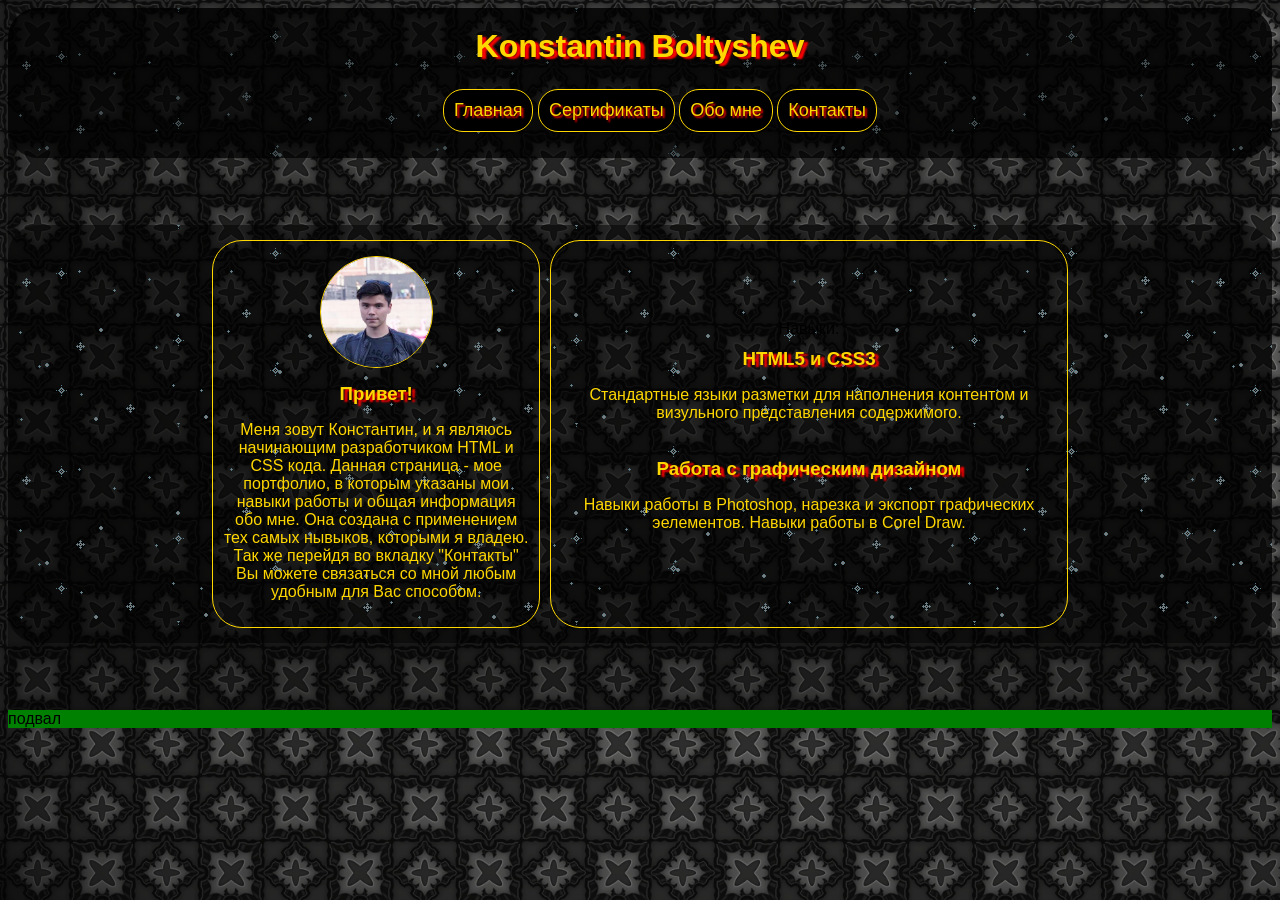
==== index.html @ 3ae4f50d "Add files via upload" ====
<!DOCTYPE html>
<html lang="ru">
	<head>
		<meta charset="utf-8">
		<meta name="viewport" content="width=device-width, initial-scale=1">
		<link rel="stylesheet" type="text/css" href="style.css">
		<title>
			Портфолио
		</title>
	</head>
	<body>
		<div class="wrapper">
			<div class="wrappersnow">
				<header>
				<h1 id="yos">Konstantin Boltyshev</h1>

					<!-- НАВИГАЦИЯ -->

					<nav>
					<ul>
						<li>
							<a href="index.html"> Главная</a>
						</li>
						<li>
							<a href="sertificates.html"> Сертификаты</a>
						</li>
						<li>
							<a href="#"> Обо мне</a>
						</li>
						<li>
							<a href="#"> Контакты</a>
						</li>

					</ul>
				</nav>
				</header>
			</div>

			<div class="wrappersnow">
			<div class="content">
			
				<div class="leftblock">
					
					<img class="imageofme" src="me.jpg">

					<div class="textunderme">
						<h3>Привет!</h3>
						<p>
							Меня зовут Константин, и я являюсь начинающим разработчиком HTML и CSS кода.
							Данная страница - мое портфолио, в которым указаны мои навыки работы и общая информация обо мне. Она создана с применением тех самых нывыков, которыми я владею.
							Так же перейдя во вкладку "Контакты" Вы можете связаться со мной любым удобным для Вас способом.
						</p>
					</div>
					
				</div>

				<div class="rightblock">
					<div class="textunderme">
						Навыки:
						<h3>HTML5 и CSS3</h3>
						<p>
						Стандартные языки разметки для наполнения контентом и визульного представления содержимого.	
						</p>
					</div>
					<div class="textunderme">
						<h3>Работа с графическим дизайном</h3>
						<p>
						Навыки работы в Photoshop, нарезка и экспорт графических эелементов. Навыки работы в Corel Draw.
						</p>
					</div>
				</div>

			</div>
			</div>
				
			<footer>
				подвал
				
			</footer>

		</div>

	</body>
</html>
---- style.css ----
/* ОБЩЕЕ */

a:hover {
  color: red;
}

p {
	color: gold;
}

/* 1 СТРАНИЦА */
html {
  height: 100%;
  min-width: 1024px;
  min-height: 720px;
  max-height: 1080px;
  max-width: 2340px;
}

	body {
		background: url("Фон для портфолио.jpg");
		background-size: cover;
		background-attachment: fixed;
		background-repeat: no-repeat;
		font-family: Arial, Helvetica, sans-serif;
	}
		.wrapper {
		  display: flex;
		  flex-direction: column;
		  min-height: 720px;
		  min-width: 1024px;
		  max-height: 100%;
		  max-width: 2340px;
		  justify-content: space-between;
		  background: rgba(0,0,0,0.4);
		  border-radius: 30px;
		}

			/* ЗАГОЛОВОК */
			.wrappersnow {
				background: url("Фон снежинки.gif");
				height: 100%;
				width: 100%;
				box-sizing: content-box;
				padding: 0px;
				border-radius: 30px;
				display: flex;
				justify-content: center;
			}
			header {
				background: rgba(0,0,0,0.7);
				width: 100%;
				height: 100%;
				box-sizing: border-box;
				border-radius: 30px;
				text-align: center;
				padding: 10px;

			}

				h1 {
				  color: gold;
				  text-shadow: 4px 2px 2px red;
				  margin-bottom: 0px;
				  margin-top: 10px;
				}

				/* АНИМАЦИЯ ЗАГОЛОВКА */

				#yos {
					animation-name: effect;
				    animation-duration: 7s;
				    animation-timing-function: linear;
				    animation-iteration-count: infinite;
				    position: relative;
				}

				
				@keyframes effect {
				0% {
					left: 0px;

				}
				5% {
					left: 2px;
					

					}
				10% {
					left: 4px;
					
				}
				
				15% {
					left: 6px;
					
				}

				20% {
					left: 8px;
					
				}
				25% {
					left: 10px;
					
				}
				30% {
					left: 8px;
					
				}
				35% {
					left: 6px;
					
				}
				40% {
					left: 4px;
					
				}
				45% {
					left: 2px;
					
				}
				50% {
					left: 0px;
					
				}
					
				55% {
					left: -2px;
					
				}
				60% {
					left: -4px;
					
				}
				65% {
					left: -6px;
					
				}
				70% {
					left: -8px;
					
				}
				75% {
					left: -10px;
					
				}
				80% {
					left: -8px;
					
				}
				85% {
					left: -6px;
					
				}
				90% {
					left: -4px;
					
				}
				95% {
					left: -2px;
					
				}
		
				100% {
					left: 0px;

				}
			}
				
				nav {
				  padding: 0;
				  min-width: 500px;
				  margin-top: 24px;
				}
				nav ul {
				  border-radius: 10px;
				  margin-top: 0px;
				}
				nav ul li {
				  display: inline-block;
				}
				nav ul li a {
				  background-color: black;
				  text-shadow: 2px 2px 2px red;
				  padding: 10px;
				  color: gold;
				  font-size: 18px;
				  text-decoration: none;
				  border-radius: 20px;
				  border: 1px solid gold;
				  display: block;
				  transition-duration: 1s;
				  
				}
				
				nav ul li a:hover {
				  background-color: gold;
				  text-shadow: 2px 2px 2px red;
				  letter-spacing: 1px;
				  padding: 10px;
				  top: 2px;
				  color: black;
				  font-size: 18px;
				  text-decoration: none;
				  border-radius: 0px;
				  border: 1px solid red;
				  display: block;
				  opacity: 0.7; /* Полупрозрачный фон */
				  filter: alpha(Opacity=70); /* Прозрачность в IE */
				}

            /* ОБЩИЙ КОНТЕЙНЕР */

			.content {
				height: 100%;
				width: 100%;
				background-color: white;
				background: rgba(0,0,0,0.5);
				display: flex;
				flex-direction: row;
				justify-content: center;
				margin: 0px;
				padding: 15px 0px 15px 0px;
				border-radius: 30px;

			}
				/* 1 ЛЕВЫЙ БЛОК */

				.leftblock {
					display: flex;
					flex-direction: column;
					align-items: center;
					justify-content: center;
					width: 25%;
					border: 1px solid gold;
					border-radius: 30px;
					padding: 5px;
					margin-left: 5px;
					margin-right: 5px;
					transition-duration: 1.5s, 0.5s;
					transition-property: background, border-radius;
					
					}

					.leftblock:hover {
						width: 25%;
						background: rgba(0,0,0,1);
						border-radius: 0px;
						transition-timing-function: linear;

					}

					.imageofme {
						width: 35%;
						border-radius: 50%;
						border: 1px solid gold;
						margin-top: 10px;
					}

					.textunderme {
						text-align: center;
						padding: 5px;

					}

					h3 {
				  color: gold;
				  text-shadow: 4px 2px 2px red;
				  margin-bottom: 0px;
				  margin-top: 10px;
					}

				/* 2 ПРАВЫЙ БЛОК */

				.rightblock {
					display: flex;
					flex-direction: column;
					align-items: center;
					justify-content: center;
					width: 40%;
					border: 1px solid gold;
					border-radius: 30px;
					padding: 5px;
					margin-left: 5px;
					margin-right: 5px;
					transition-duration: 1.5s, 0.5s;
					transition-property: background, border-radius;

					
					}

					.rightblock:hover {
						width: 40%;
						background: rgba(0,0,0,1);
						border-radius: 0px;
						transition-timing-function: linear;
					}



			footer {
				height: 100%;
				width: 100%;
				background-color: green;
			}


			/* 2 СТРАНИЦА */


			.contentofsecondpage {
				height: 100%;
				width: 100%;
				background-color: white;
				background: rgba(0,0,0,0.5);
				display: flex;
				flex-direction: column;
				justify-content: center;
				align-items: center;
				margin: 20px 0px 20px 0px;
				padding: 15px 0px 15px 0px;
				border-radius: 30px;
					
					}

			.blockofsecondpage {
					display: flex;
					flex-direction: column;
					align-items: center;
					justify-content: center;
					height: 100%;
					width: 95%;
					border: 1px solid gold;
					border-radius: 30px;
					padding: 5px;
					margin-left: 5px;
					margin-right: 5px;
					
					}

						.inlineblock {
							display: flex;
							flex-direction: row;
							justify-content: center;
							align-items: center;
							width: 100%;
							height: 100%;
						}

						.subinlineblock {
							display: flex;
							flex-direction: column;
							justify-content: center;
							text-align: center;
							width: 100%;
							height: 100%;
							align-items: center;
							transition-duration: 1s;

						}	
						.subinlineblock:hover {
							width: 130%;
							height 130%;
							margin: 10px 10px 10px 10px;
							letter-spacing: 1px;
							font-size: 18px;
							

						}


						.sert1 {
							width: 90%;
							height: 90%;
							margin: 15px 0px 15px 0px;

						}


						.sert2 {
							width: 90%;
							height: 90%;
							margin: 15px 0px 15px 0px;
							transition-duration: 1.5s;

						}
						.sert3 {
							
							width: 90%;
							height: 90%;
							margin: 15px 0px 15px 0px;
							transition-duration: 1.5s;

						}
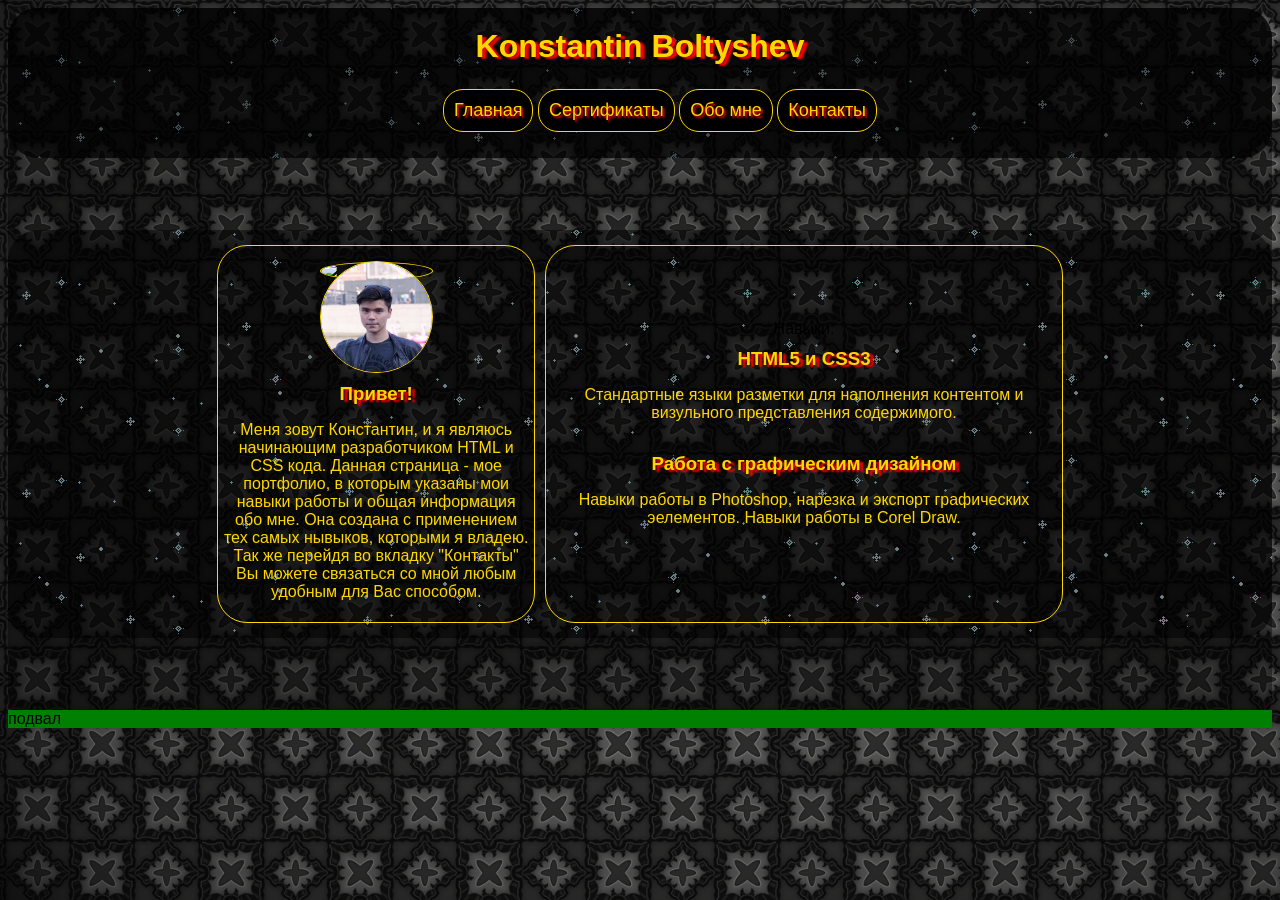
==== commit 222f67cd: "Add files via upload" ====
--- a/index.html
+++ b/index.html
@@ -42,6 +42,7 @@
 				<div class="leftblock">
 					
 					<img class="imageofme" src="me.jpg">
+					<img class="imageofmehelmet" src="mehelmet.jpg">
 
 					<div class="textunderme">
 						<h3>Привет!</h3>
--- a/style.css
+++ b/style.css
@@ -69,7 +69,7 @@
 
 				#yos {
 					animation-name: effect;
-				    animation-duration: 7s;
+				    animation-duration: 6s;
 				    animation-timing-function: linear;
 				    animation-iteration-count: infinite;
 				    position: relative;
@@ -79,16 +79,17 @@
 				@keyframes effect {
 				0% {
 					left: 0px;
-
-				}
+					
+				}
+
 				5% {
 					left: 2px;
-					
-
-					}
+			
+				}
+
 				10% {
-					left: 4px;
-					
+					left: 4px;	
+
 				}
 				
 				15% {
@@ -100,6 +101,7 @@
 					left: 8px;
 					
 				}
+				
 				25% {
 					left: 10px;
 					
@@ -108,55 +110,67 @@
 					left: 8px;
 					
 				}
+
 				35% {
 					left: 6px;
 					
 				}
+
 				40% {
 					left: 4px;
 					
 				}
+
 				45% {
 					left: 2px;
 					
 				}
+
 				50% {
 					left: 0px;
-					
+			
 				}
 					
 				55% {
-					left: -2px;
-					
-				}
+					left: -2px;	
+					
+				}
+
 				60% {
 					left: -4px;
-					
-				}
+			
+				}
+
 				65% {
 					left: -6px;
-					
-				}
+						
+				}
+
 				70% {
 					left: -8px;
 					
 				}
+
 				75% {
 					left: -10px;
 					
 				}
+
 				80% {
 					left: -8px;
 					
 				}
+
 				85% {
 					left: -6px;
 					
 				}
+
 				90% {
 					left: -4px;
 					
 				}
+
 				95% {
 					left: -2px;
 					
@@ -164,7 +178,7 @@
 		
 				100% {
 					left: 0px;
-
+					
 				}
 			}
 				
@@ -235,11 +249,11 @@
 					width: 25%;
 					border: 1px solid gold;
 					border-radius: 30px;
-					padding: 5px;
 					margin-left: 5px;
 					margin-right: 5px;
-					transition-duration: 1.5s, 0.5s;
+					transition-duration: 1.5s, 0.3s;
 					transition-property: background, border-radius;
+					position: relative;
 					
 					}
 
@@ -255,12 +269,41 @@
 						width: 35%;
 						border-radius: 50%;
 						border: 1px solid gold;
+						margin-top: 15px;
+						position: relative;
+						z-index: 2;
+						padding-top: -1px;
+						transition-duration: 1s;
+
+					}
+
+					.imageofmehelmet {
+						width: 35%;
+						border-radius: 50%;
+						border: 1px solid gold;
+						position: absolute;
 						margin-top: 10px;
-					}
+						top: 6px;
+						z-index: 1;
+
+
+					}
+
+						.imageofme:hover {
+						width: 35%;
+						border-radius: 50%;
+						border: 1px solid gold;
+						margin-top: 15px;
+						position: relative;
+						z-index: 2;
+						opacity: 0%;
+
+					}
+
 
 					.textunderme {
 						text-align: center;
-						padding: 5px;
+						padding: 0px 5px 5px 5px;
 
 					}
 
@@ -269,6 +312,7 @@
 				  text-shadow: 4px 2px 2px red;
 				  margin-bottom: 0px;
 				  margin-top: 10px;
+				  padding: 0px;
 					}
 
 				/* 2 ПРАВЫЙ БЛОК */
@@ -284,7 +328,7 @@
 					padding: 5px;
 					margin-left: 5px;
 					margin-right: 5px;
-					transition-duration: 1.5s, 0.5s;
+					transition-duration: 1.5s, 0.3s;
 					transition-property: background, border-radius;
 
 					
@@ -360,9 +404,9 @@
 
 						}	
 						.subinlineblock:hover {
-							width: 130%;
-							height 130%;
-							margin: 10px 10px 10px 10px;
+							width: 150%;
+							height 150%;
+							margin: 20px 10px 20px 10px;
 							letter-spacing: 1px;
 							font-size: 18px;
 							
@@ -373,7 +417,7 @@
 						.sert1 {
 							width: 90%;
 							height: 90%;
-							margin: 15px 0px 15px 0px;
+							margin: 5px 0px 5px 0px;
 
 						}
 
@@ -381,7 +425,7 @@
 						.sert2 {
 							width: 90%;
 							height: 90%;
-							margin: 15px 0px 15px 0px;
+							margin: 5px 0px 5px 0px;
 							transition-duration: 1.5s;
 
 						}
@@ -389,7 +433,7 @@
 							
 							width: 90%;
 							height: 90%;
-							margin: 15px 0px 15px 0px;
+							margin: 5px 0px 5px 0px;
 							transition-duration: 1.5s;
 
 						}
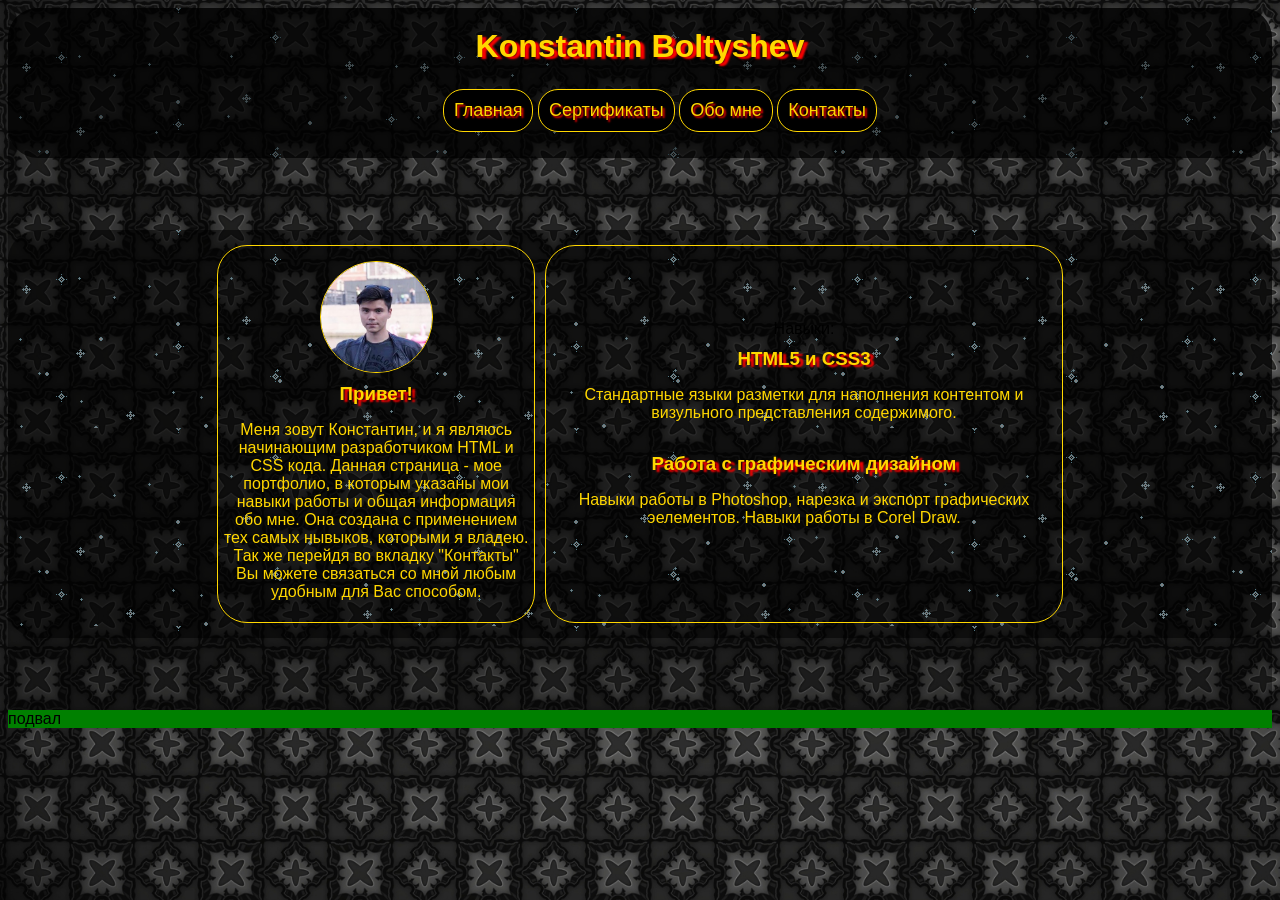
==== commit a4578cd1: "Add files via upload" ====
--- a/index.html
+++ b/index.html
@@ -11,12 +11,13 @@
 	<body>
 		<div class="wrapper">
 			<div class="wrappersnow">
+				<div class="wrapperwinter">
 				<header>
 				<h1 id="yos">Konstantin Boltyshev</h1>
 
 					<!-- НАВИГАЦИЯ -->
 
-					<nav>
+				<nav>
 					<ul>
 						<li>
 							<a href="index.html"> Главная</a>
@@ -34,6 +35,7 @@
 					</ul>
 				</nav>
 				</header>
+				</div>
 			</div>
 
 			<div class="wrappersnow">
@@ -42,7 +44,7 @@
 				<div class="leftblock">
 					
 					<img class="imageofme" src="me.jpg">
-					<img class="imageofmehelmet" src="mehelmet.jpg">
+					<!--<img class="imageofmehelmet" src="mehelmet.jpg">-->
 
 					<div class="textunderme">
 						<h3>Привет!</h3>
--- a/style.css
+++ b/style.css
@@ -46,6 +46,15 @@
 				border-radius: 30px;
 				display: flex;
 				justify-content: center;
+				position: relative;
+			}
+
+			.wrapperwinter {
+				background: url("#");
+				background-size: cover;
+				width: 100%;
+				position: relative;
+
 			}
 			header {
 				background: rgba(0,0,0,0.7);
@@ -181,7 +190,8 @@
 					
 				}
 			}
-				
+				/* НАВИГАЦИЯ */
+
 				nav {
 				  padding: 0;
 				  min-width: 500px;
@@ -271,32 +281,8 @@
 						border: 1px solid gold;
 						margin-top: 15px;
 						position: relative;
-						z-index: 2;
 						padding-top: -1px;
 						transition-duration: 1s;
-
-					}
-
-					.imageofmehelmet {
-						width: 35%;
-						border-radius: 50%;
-						border: 1px solid gold;
-						position: absolute;
-						margin-top: 10px;
-						top: 6px;
-						z-index: 1;
-
-
-					}
-
-						.imageofme:hover {
-						width: 35%;
-						border-radius: 50%;
-						border: 1px solid gold;
-						margin-top: 15px;
-						position: relative;
-						z-index: 2;
-						opacity: 0%;
 
 					}
 
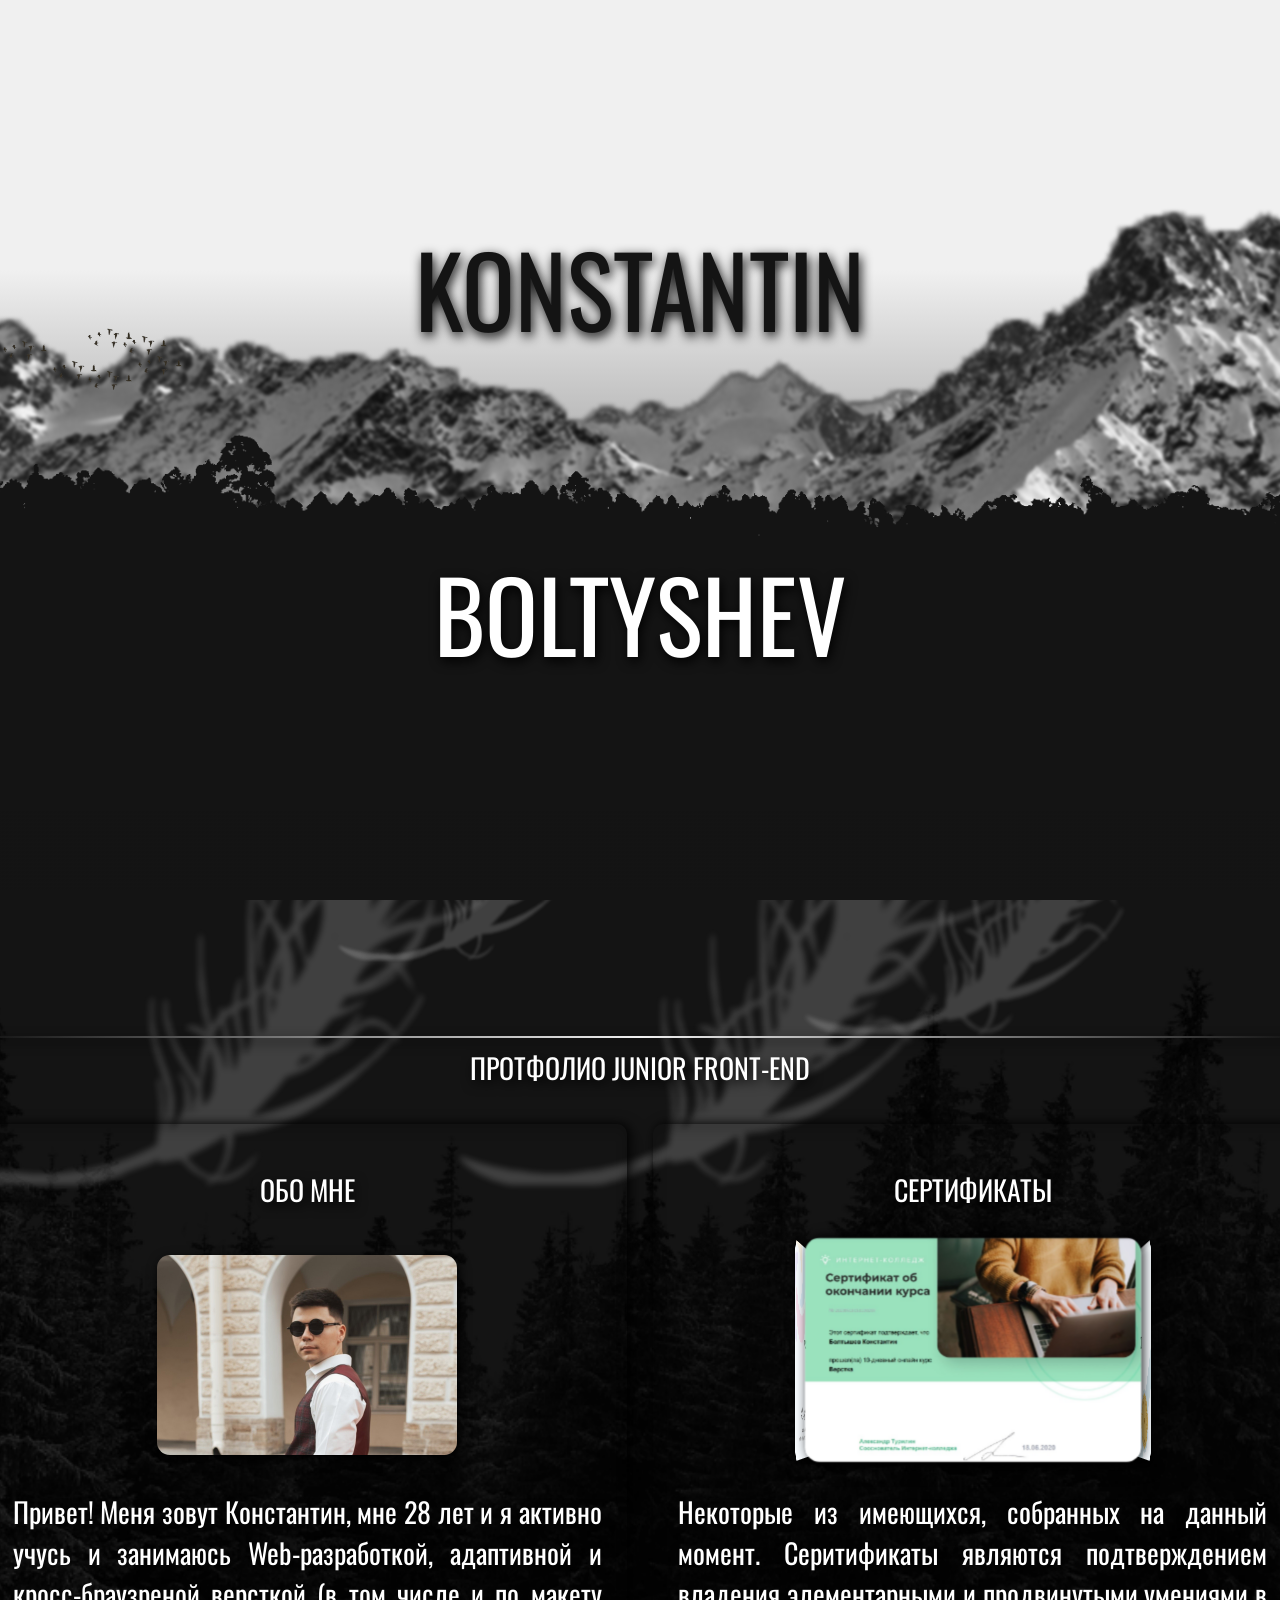
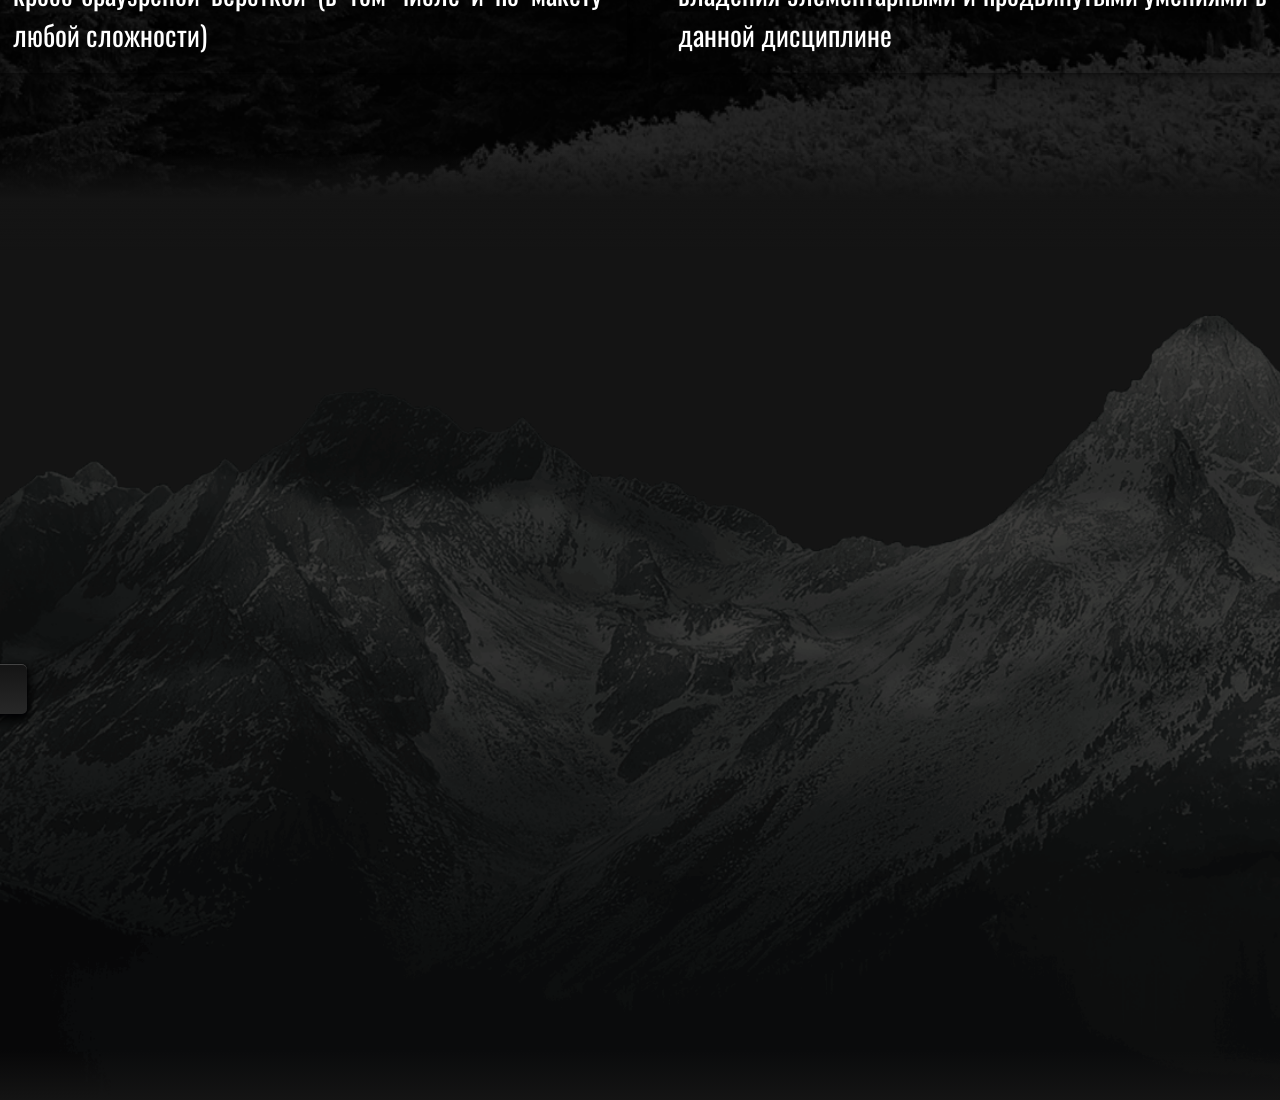
==== commit 960d8899: "Add files via upload" ====
--- a/index.html
+++ b/index.html
@@ -1,87 +1,181 @@
 <!DOCTYPE html>
-<html lang="ru">
-	<head>
-		<meta charset="utf-8">
-		<meta name="viewport" content="width=device-width, initial-scale=1">
-		<link rel="stylesheet" type="text/css" href="style.css">
-		<title>
-			Портфолио
-		</title>
-	</head>
-	<body>
-		<div class="wrapper">
-			<div class="wrappersnow">
-				<div class="wrapperwinter">
-				<header>
-				<h1 id="yos">Konstantin Boltyshev</h1>
+<html lang="en">
+<head>
+	
+	<meta charset="UTF-8">
+	<meta name="viewport" content="width=device-width, initial-scale=1.0">
+	<script src="emerge.js"></script>
+	<link rel="stylesheet" type="text/css" href="style.css">
+	<link rel="preconnect" href="https://fonts.googleapis.com">
+	<link rel="preconnect" href="https://fonts.gstatic.com" crossorigin>
+	<link href="https://fonts.googleapis.com/css2?family=Oswald&display=swap" rel="stylesheet">
+	<title>Document</title>
+</head>
+<body class="emerge" data-spin="true">
+	<!-- Обложка общая -->
+<div class="wrapper">
+	<!-- Первая секция -->
+<section class="firstSection allsections">
+	<!-- Оболочка контента -->
+	<div class="parallaxBody">
+			<img class="birds birds1" src="img/birds.gif">
+			<img class="birds birds2" src="img/birds.gif">
+			<img class="birds birds3" src="img/birds.gif">
+			<img class="birds birds4" src="img/birds.gif">
+			<img class="birds birds5" src="img/birds.gif">
+			<img class="birds birds6" src="img/birds.gif">
+		<div class="parallaxContainer">
+			<div class="justText text1 _anim-items"><p>Konstantin</p></div>
+			<div class="justText text2 _anim-items"><p>Boltyshev</p></div>
+		</div>	
+				<div class="parallaxForest parallaxItem" data-speed="0.05"></div>
+				<div class="parallaxMountains parallaxItem" data-speed="0.03"></div>
+	</div>
 
-					<!-- НАВИГАЦИЯ -->
+	<!-- Оболочка контента конец -->
+	
+	<!-- Первая секция конец -->
+</section>
 
-				<nav>
-					<ul>
-						<li>
-							<a href="index.html"> Главная</a>
-						</li>
-						<li>
-							<a href="sertificates.html"> Сертификаты</a>
-						</li>
-						<li>
-							<a href="#"> Обо мне</a>
-						</li>
-						<li>
-							<a href="#"> Контакты</a>
-						</li>
+	<!-- Вторая секция -->
+<section class="secondSection allsections">
+	<div class="wrapperWrapper">
+		<div class="catcher catcher1">
+				<div class="catch catch1"></div>
+				</div>
+				<div class="catcher catcher2">
+				<div class="catch catch2"></div>
+				</div>
+				<div class="catcher catcher3">
+				<div class="catch catch3"></div>
+				</div>
+				<div class="catcher catcher4">
+				<div class="catch catch4"></div>
+				</div>
+				<div class="catcher catcher5">
+				<div class="catch catch5"></div>
+				</div>
+				<div class="catcher catcher6">
+				<div class="catch catch6"></div>
+				</div>
+	<div class="wrapperForest"></div>
+	</div>
+	<!-- Оболочка контента -->
+	<div class="content">
 
-					</ul>
-				</nav>
-				</header>
+		<div class="secondText titleText _anim-items">
+			<p>Протфолио Junior front-end</p>
+		</div>
+
+		<div class="secondPageRow">
+	<!-- Блок -->
+			<div class="aboutMe _anim-items">
+				<div class="aboutText titleText">
+					<p>обо мне</p>
+				</div>
+				<div class="aboutPhoto">
+					<img class="me" src="img/me2.jpg">
+				</div>
+
+				<div class="aboutText">
+					<p>Привет! Меня зовут Константин, мне 28 лет и я активно учусь и занимаюсь Web-разработкой, адаптивной и кросс-браузреной версткой (в том числе и по макету любой сложности)</p>
+				</div>
+			</div>
+	<!-- Блок -->
+			<div class="containerCarousel _anim-items">
+				<div class="aboutText titleText">
+					<p>сертификаты</p>
+				</div>
+				<div class="carousel">
+					<div class="image"></div>
+					<div class="image"></div>
+					<div class="image"></div>
+					<div class="image"></div>
+				</div>
+				<div class="aboutText">
+					<p>Некоторые из имеющихся, собранных на данный момент. Серитификаты являются подтверждением владения элементарными и продвинутыми умениями в данной дисциплине</p>
 				</div>
 			</div>
 
-			<div class="wrappersnow">
-			<div class="content">
-			
-				<div class="leftblock">
-					
-					<img class="imageofme" src="me.jpg">
-					<!--<img class="imageofmehelmet" src="mehelmet.jpg">-->
-
-					<div class="textunderme">
-						<h3>Привет!</h3>
-						<p>
-							Меня зовут Константин, и я являюсь начинающим разработчиком HTML и CSS кода.
-							Данная страница - мое портфолио, в которым указаны мои навыки работы и общая информация обо мне. Она создана с применением тех самых нывыков, которыми я владею.
-							Так же перейдя во вкладку "Контакты" Вы можете связаться со мной любым удобным для Вас способом.
-						</p>
-					</div>
-					
-				</div>
-
-				<div class="rightblock">
-					<div class="textunderme">
-						Навыки:
-						<h3>HTML5 и CSS3</h3>
-						<p>
-						Стандартные языки разметки для наполнения контентом и визульного представления содержимого.	
-						</p>
-					</div>
-					<div class="textunderme">
-						<h3>Работа с графическим дизайном</h3>
-						<p>
-						Навыки работы в Photoshop, нарезка и экспорт графических эелементов. Навыки работы в Corel Draw.
-						</p>
-					</div>
-				</div>
-
-			</div>
-			</div>
-				
-			<footer>
-				подвал
-				
-			</footer>
-
+	<!-- Оболочка контента конец -->
+	</div>
+	<!-- Вторая секция конец -->
+</section>
+<!-- Третья секция -->
+<section class="thirdSection allsections">
+	<div class="wrapperWrapper">
+		<div class="wrapperMountains"></div>
+	<!-- контент начало -->
+	<div class="content">
+		<div class="secondText titleText _anim-items">
+			<p>Примеры работ</p>
 		</div>
 
-	</body>
+<div class="thirdPageRow">
+	<div class="examples _anim-items">
+		<!-- Слайдер -->		
+	<div class="slider">
+		<button class="previous btn">&#10094;</button>
+		<button class="next btn">&#10095;</button>
+
+		<div class="sliderScene">
+			<a class="sliderImage firstSlide" href="https://chazybvk.github.io/CalculatorJS/" target="_blank">
+			</a>
+			<a class="sliderImage secondSlide" href="https://chazybvk.github.io/Portfolio-Claret/" target="_blank">
+			</a>
+			<a class="sliderImage thirdSlide" href="https://chazybvk.github.io/Example-for-skillfactory/" target="_blank">
+			</a>
+			<a class="sliderImage fourthSlide" href="https://chazybvk.github.io/EMAAR-test/" target="_blank">
+			</a>
+		</div>
+	</div>
+<!-- Слайдер -->
+
+</div>
+
+<div class="examplesDescription _anim-items">
+	<div class="aboutText titleText descrTitleSecond">
+		<p>Ресторан высокой кухни</p>
+	</div>
+	<div class="aboutText descrTextSecond">
+		<p>Лендинг, сделанный для ресторана высокой кухни Claret Cafe в центре Санкт-Петербурга. Ресторан работает при пятизвездочном отеле "Гельвеция" и являлся первой коммерческой работой.</p>
+	</div>
+		<div class="aboutText titleText descrTitleFirst">
+		<p>calculator test</p>
+	</div>
+	<div class="aboutText descrTextFirst">
+		<p>Многие компании при приеме на работу предлагают выполнить простое задание - несложный <span>UI</span> и программирование калькулятора на движке браузера.</p>
+	</div>
+		<div class="aboutText titleText descrTitleThird">
+		<p>Верстка по макету из Figma</p>
+	</div>
+	<div class="aboutText descrTextThird">
+		<p>Простая верстка по макету, взятому из Figma. Конкретно данный пример предполагал только 2 варианта адаптивности - полноэкранная и мобильная версия.</p>
+	</div>
+		<div class="aboutText titleText descrTitleFourth">
+		<p>Тестовое задание EMAAR</p>
+	</div>
+	<div class="aboutText descrTextFourth">
+		<p>Тестовое задание на позицию верстальщика. Предусмотрен полный адаптив для любого типа экрана, а так же мобильная версия</p>
+	</div>
+
+
+</div>
+
+</div>
+
+<!-- контент конец -->
+	</div>
+<!-- Третья секция конец -->
+</div>	
+</section>
+
+
+
+	<!-- Обложка общая конец -->
+</div>
+<script src="script.js"></script>
+<script src="script2.js"></script>
+<script src="script3.js"></script>
+</body>
 </html>
--- a/style.css
+++ b/style.css
@@ -1,428 +1,703 @@
-/* ОБЩЕЕ */
-
-a:hover {
-  color: red;
-}
-
-p {
-	color: gold;
-}
-
-/* 1 СТРАНИЦА */
+/*Обнуление*/
+*{
+	padding: 0;
+	margin: 0;
+	border: 0;
+}
+*,*:before,*:after{
+	-moz-box-sizing: border-box;
+	-webkit-box-sizing: border-box;
+	box-sizing: border-box;
+}
+:focus,:active{outline: none;}
+a:focus,a:active{outline: none;}
+a:link { color: #E3B873; }
+nav,footer,header,aside{display: block;}
+
+html,body{
+	height: 100%;
+	width: 100%;
+	font-size: 100%;
+	font-family: 'Oswald', sans-serif;
+	font-size: 14px;
+	-ms-text-size-adjust: 100%;
+	-moz-text-size-adjust: 100%;
+	-webkit-text-size-adjust: 100%;
+}
+input,button,textarea{font-family:inherit;}
+input::-ms-clear{display: none;}
+button{cursor: pointer;}
+button::-moz-focus-inner {padding:0;border:0;}
+a, a:visited{text-decoration: none;}
+a:hover{text-decoration: none;}
+img{vertical-align: top;}
+
+h1,h2,h3,h4,h5,h6{font-size:inherit;font-weight: 400;}
+
+/*Обнуление*/
+* {
+	font-family: 'Oswald', sans-serif;
+	color: white;
+	font-size: 2rem;
+}
+body {
+scroll-behavior: smooth;
+}
 html {
-  height: 100%;
-  min-width: 1024px;
-  min-height: 720px;
-  max-height: 1080px;
-  max-width: 2340px;
-}
-
-	body {
-		background: url("Фон для портфолио.jpg");
-		background-size: cover;
-		background-attachment: fixed;
-		background-repeat: no-repeat;
-		font-family: Arial, Helvetica, sans-serif;
-	}
-		.wrapper {
-		  display: flex;
-		  flex-direction: column;
-		  min-height: 720px;
-		  min-width: 1024px;
-		  max-height: 100%;
-		  max-width: 2340px;
-		  justify-content: space-between;
-		  background: rgba(0,0,0,0.4);
-		  border-radius: 30px;
-		}
-
-			/* ЗАГОЛОВОК */
-			.wrappersnow {
-				background: url("Фон снежинки.gif");
-				height: 100%;
-				width: 100%;
-				box-sizing: content-box;
-				padding: 0px;
-				border-radius: 30px;
-				display: flex;
-				justify-content: center;
-				position: relative;
-			}
-
-			.wrapperwinter {
-				background: url("#");
-				background-size: cover;
-				width: 100%;
-				position: relative;
-
-			}
-			header {
-				background: rgba(0,0,0,0.7);
-				width: 100%;
-				height: 100%;
-				box-sizing: border-box;
-				border-radius: 30px;
-				text-align: center;
-				padding: 10px;
-
-			}
-
-				h1 {
-				  color: gold;
-				  text-shadow: 4px 2px 2px red;
-				  margin-bottom: 0px;
-				  margin-top: 10px;
-				}
-
-				/* АНИМАЦИЯ ЗАГОЛОВКА */
-
-				#yos {
-					animation-name: effect;
-				    animation-duration: 6s;
-				    animation-timing-function: linear;
-				    animation-iteration-count: infinite;
-				    position: relative;
-				}
-
-				
-				@keyframes effect {
-				0% {
-					left: 0px;
-					
-				}
-
-				5% {
-					left: 2px;
-			
-				}
-
-				10% {
-					left: 4px;	
-
-				}
-				
-				15% {
-					left: 6px;
-					
-				}
-
-				20% {
-					left: 8px;
-					
-				}
-				
-				25% {
-					left: 10px;
-					
-				}
-				30% {
-					left: 8px;
-					
-				}
-
-				35% {
-					left: 6px;
-					
-				}
-
-				40% {
-					left: 4px;
-					
-				}
-
-				45% {
-					left: 2px;
-					
-				}
-
-				50% {
-					left: 0px;
-			
-				}
-					
-				55% {
-					left: -2px;	
-					
-				}
-
-				60% {
-					left: -4px;
-			
-				}
-
-				65% {
-					left: -6px;
-						
-				}
-
-				70% {
-					left: -8px;
-					
-				}
-
-				75% {
-					left: -10px;
-					
-				}
-
-				80% {
-					left: -8px;
-					
-				}
-
-				85% {
-					left: -6px;
-					
-				}
-
-				90% {
-					left: -4px;
-					
-				}
-
-				95% {
-					left: -2px;
-					
-				}
-		
-				100% {
-					left: 0px;
-					
-				}
-			}
-				/* НАВИГАЦИЯ */
-
-				nav {
-				  padding: 0;
-				  min-width: 500px;
-				  margin-top: 24px;
-				}
-				nav ul {
-				  border-radius: 10px;
-				  margin-top: 0px;
-				}
-				nav ul li {
-				  display: inline-block;
-				}
-				nav ul li a {
-				  background-color: black;
-				  text-shadow: 2px 2px 2px red;
-				  padding: 10px;
-				  color: gold;
-				  font-size: 18px;
-				  text-decoration: none;
-				  border-radius: 20px;
-				  border: 1px solid gold;
-				  display: block;
-				  transition-duration: 1s;
-				  
-				}
-				
-				nav ul li a:hover {
-				  background-color: gold;
-				  text-shadow: 2px 2px 2px red;
-				  letter-spacing: 1px;
-				  padding: 10px;
-				  top: 2px;
-				  color: black;
-				  font-size: 18px;
-				  text-decoration: none;
-				  border-radius: 0px;
-				  border: 1px solid red;
-				  display: block;
-				  opacity: 0.7; /* Полупрозрачный фон */
-				  filter: alpha(Opacity=70); /* Прозрачность в IE */
-				}
-
-            /* ОБЩИЙ КОНТЕЙНЕР */
-
-			.content {
-				height: 100%;
-				width: 100%;
-				background-color: white;
-				background: rgba(0,0,0,0.5);
-				display: flex;
-				flex-direction: row;
-				justify-content: center;
-				margin: 0px;
-				padding: 15px 0px 15px 0px;
-				border-radius: 30px;
-
-			}
-				/* 1 ЛЕВЫЙ БЛОК */
-
-				.leftblock {
-					display: flex;
-					flex-direction: column;
-					align-items: center;
-					justify-content: center;
-					width: 25%;
-					border: 1px solid gold;
-					border-radius: 30px;
-					margin-left: 5px;
-					margin-right: 5px;
-					transition-duration: 1.5s, 0.3s;
-					transition-property: background, border-radius;
-					position: relative;
-					
-					}
-
-					.leftblock:hover {
-						width: 25%;
-						background: rgba(0,0,0,1);
-						border-radius: 0px;
-						transition-timing-function: linear;
-
-					}
-
-					.imageofme {
-						width: 35%;
-						border-radius: 50%;
-						border: 1px solid gold;
-						margin-top: 15px;
-						position: relative;
-						padding-top: -1px;
-						transition-duration: 1s;
-
-					}
-
-
-					.textunderme {
-						text-align: center;
-						padding: 0px 5px 5px 5px;
-
-					}
-
-					h3 {
-				  color: gold;
-				  text-shadow: 4px 2px 2px red;
-				  margin-bottom: 0px;
-				  margin-top: 10px;
-				  padding: 0px;
-					}
-
-				/* 2 ПРАВЫЙ БЛОК */
-
-				.rightblock {
-					display: flex;
-					flex-direction: column;
-					align-items: center;
-					justify-content: center;
-					width: 40%;
-					border: 1px solid gold;
-					border-radius: 30px;
-					padding: 5px;
-					margin-left: 5px;
-					margin-right: 5px;
-					transition-duration: 1.5s, 0.3s;
-					transition-property: background, border-radius;
-
-					
-					}
-
-					.rightblock:hover {
-						width: 40%;
-						background: rgba(0,0,0,1);
-						border-radius: 0px;
-						transition-timing-function: linear;
-					}
-
-
-
-			footer {
-				height: 100%;
-				width: 100%;
-				background-color: green;
-			}
-
-
-			/* 2 СТРАНИЦА */
-
-
-			.contentofsecondpage {
-				height: 100%;
-				width: 100%;
-				background-color: white;
-				background: rgba(0,0,0,0.5);
-				display: flex;
-				flex-direction: column;
-				justify-content: center;
-				align-items: center;
-				margin: 20px 0px 20px 0px;
-				padding: 15px 0px 15px 0px;
-				border-radius: 30px;
-					
-					}
-
-			.blockofsecondpage {
-					display: flex;
-					flex-direction: column;
-					align-items: center;
-					justify-content: center;
-					height: 100%;
-					width: 95%;
-					border: 1px solid gold;
-					border-radius: 30px;
-					padding: 5px;
-					margin-left: 5px;
-					margin-right: 5px;
-					
-					}
-
-						.inlineblock {
-							display: flex;
-							flex-direction: row;
-							justify-content: center;
-							align-items: center;
-							width: 100%;
-							height: 100%;
-						}
-
-						.subinlineblock {
-							display: flex;
-							flex-direction: column;
-							justify-content: center;
-							text-align: center;
-							width: 100%;
-							height: 100%;
-							align-items: center;
-							transition-duration: 1s;
-
-						}	
-						.subinlineblock:hover {
-							width: 150%;
-							height 150%;
-							margin: 20px 10px 20px 10px;
-							letter-spacing: 1px;
-							font-size: 18px;
-							
-
-						}
-
-
-						.sert1 {
-							width: 90%;
-							height: 90%;
-							margin: 5px 0px 5px 0px;
-
-						}
-
-
-						.sert2 {
-							width: 90%;
-							height: 90%;
-							margin: 5px 0px 5px 0px;
-							transition-duration: 1.5s;
-
-						}
-						.sert3 {
-							
-							width: 90%;
-							height: 90%;
-							margin: 5px 0px 5px 0px;
-							transition-duration: 1.5s;
-
-						}
-
-
-			+	background-color: rgba(20, 20, 20, 1);
+	scroll-behavior: smooth;
+}
+.wrapper {
+	position: relative;
+	overflow: hidden;
+	min-height: 100%;
+	background-color: rgba(240, 240, 240, 1.0);
+}
+.allsections {
+	display: flex;
+	flex-direction: column;
+	align-items: center;
+	justify-content: center;
+	min-height: 100vh;
+}
+/*1 Страница*/
+.firstSection {	
+}
+.parallaxBody{
+position: fixed;
+overflow: hidden;
+display: flex;
+align-items: center;
+width: 100%;
+height: 100%;
+top: 0;
+left: 0;
+background:linear-gradient(rgba(240, 240, 240, 1.0)30%,rgba(20, 20, 20, 1.0)100%);
+}
+.birds {
+	width: 50px;
+	height: 25px;
+	position: absolute;
+	bottom:60%;
+	filter: blur(0.7px);
+	animation: fly 13s infinite linear;
+	transition-duration: 1s;
+	z-index: 3;
+}
+.birds2 {
+	transform: translate(170%, -50%);
+	animation: fly2 13s infinite linear;
+}
+.birds3 {
+	transform: translate(100%, 80%);
+		animation: fly3 13s infinite linear;
+}
+.birds4 {
+	transform: translate(170%, 120%);
+		animation: fly4 13s infinite linear;
+}
+.birds5 {
+	transform: translate(240%, -20%);
+		animation: fly5 13s infinite linear;
+}
+.birds6 {
+	transform: translate(270%, 60%);
+		animation: fly6 13s infinite linear;
+}
+@keyframes fly{
+	from {
+		right: -20%;
+		top: 40%;
+	}
+	to {
+		right:120%;
+		top:30%
+	}
+}
+@keyframes fly2{
+	from {
+		right: -20%;
+		top: 30%;
+	}
+	to {
+		right:122%;
+		top:40%
+	}
+}
+@keyframes fly3{
+	from {
+		right: -20%;
+		top: 40%;
+	}
+	to {
+		right:124%;
+		top:30%
+	}
+}
+@keyframes fly4{
+	from {
+		right: -20%;
+		top: 30%;
+	}
+	to {
+		right:126%;
+		top:40%
+	}
+}
+@keyframes fly5{
+	from {
+		right: -20%;
+		top: 40%;
+	}
+	to {
+		right:128%;
+		top:30%
+	}
+}
+@keyframes fly6{
+	from {
+		right: -20%;
+		top: 30%;
+	}
+	to {
+		right:130%;
+		top:40%
+	}
+}
+.parallaxContainer {
+	position: relative;
+	z-index: 7;
+	max-width: 1000px;
+	margin: 0px auto;
+	padding: 1vh 1vw;
+	filter: drop-shadow(2px 4px 6px black)
+}
+.justText {
+	margin: 20vh 0;
+}
+.justText p {
+	font-size: 7rem;
+	text-align: center;
+	text-transform: uppercase;
+}
+.text1 p {
+	color: rgba(20, 20, 20, 1.0);
+}
+.text1 {
+	transform: translate(0px, -50%);
+	opacity: 0;
+	transition: all 2s ease 0s;
+}
+.text1._active {
+	transform: translate(0px, 0px);
+	opacity: 1;
+}
+.text2 {
+	transform: translate(0px, 50%);
+	opacity: 0;
+	transition: all 2s ease 0s;
+}
+.text2._active {
+	transform: translate(0px, 0px);
+	opacity: 1;
+}
+.parallaxItem {
+transition-duration: 1s;
+}
+.catcher {
+	position: absolute;
+	z-index: 5;
+	top: -35%;
+	filter: blur(0.5px);
+	transition-duration: 2s;
+	animation: featherFly 10s infinite linear;
+}
+.catcher1 {
+	animation-delay: 3s;
+		left: 0%;
+		animation-duration: 13s;
+}
+.catcher2 {
+		animation-delay: 9s;
+			left: 10%;
+		animation-duration: 18s;		
+}
+.catcher3 {
+		animation-delay: 7s;
+			left: 30%;
+					animation-duration: 12s;
+}
+.catcher4 {
+		animation-delay: 11s;
+			left: 50%;
+					animation-duration: 14s;
+}
+.catcher5 {
+		animation-delay: 5s;
+			left: 70%;
+					animation-duration: 11s;
+}
+.catcher6 {
+		animation-delay: 1s;
+			left: 90%;
+					animation-duration: 16s;
+}
+.catch{
+	filter: blur(1px);
+	opacity: 0.2;
+	position: relative;
+	width: 180px;
+	height: 300px;
+	background: url("img/catch2.png") center / cover no-repeat;
+	animation: featherRotate 2s infinite alternate ease-in-out;
+}
+.catch1 {
+scale: 1;
+animation-duration: 1s;
+}
+.catch2 {
+scale: 3;
+animation-duration: 1.5s;
+}
+.catch3 {
+scale: 1.5;
+animation-duration: 2.5s;
+}
+.catch4 {
+scale: 3;
+animation-duration: 2s;
+}
+.catch5 {
+scale: 2;
+animation-duration: 2.5s;
+}
+.catch6 {
+scale: 1;
+animation-duration: 0.5s;
+}
+@media screen and (max-width: 450px) {
+.justText p {
+	font-size: 5rem;
+}
+.catch {
+	display: none;
+}
+
+}
+@keyframes featherFly{
+	from {
+		top:-30%;
+	}
+	to {
+		top: 110%;
+	}
+}
+@keyframes featherRotate{
+	from {
+		transform: rotateZ(60deg) scale(0.2) ;
+	}
+    to {
+    	transform: rotateZ(90deg) scale(0.2);
+    }
+}
+.parallaxForest {
+filter: blur(0.5px);
+z-index: 6;
+position: absolute;
+transition: transform 0.3s linear;
+width: 110%;
+height: 110%;
+top: 0%;
+left: -5%;
+background: url("img/bg.png") center / cover no-repeat;
+}
+.parallaxMountains {
+filter: blur(1.5px);
+z-index: 1;
+position: absolute;
+transition: transform 0.3s linear;
+width: 110%;
+height: 110%;
+top: -18%;
+left: -5%;
+background: url("img/Mountains.png") center / cover no-repeat;
+}
+/*2 Страница*/
+.secondSection {
+	background-color: rgba(20, 20, 20, 1.0);
+	position: relative;
+	z-index: 1;
+}
+.wrapperWrapper{
+	display: flex;
+	align-items: center;
+	justify-content: center;
+	position: absolute;
+	width: 100vw;
+	min-height: 100vh;
+	height: 100%;
+	z-index: 1;
+	overflow: hidden;
+}
+.wrapperForest {
+	position: absolute;
+	bottom: -5%;
+	z-index: 1;
+	height: 100vh;
+	width: 100vw;
+	background: url("img/Trees.png") center / cover no-repeat;
+}
+.secondSection::before {
+	pointer-events: none;
+	content: "";
+	position: absolute;
+	top: 1px;
+	left: 0;
+	width: 100%;
+	height: 100px;
+	transform: translate(0px, -100%);
+	background: linear-gradient(0deg, rgba(20, 20, 20, 1.0)10%, rgba(20, 20, 20, 0.0)90%);
+}
+.secondSection::after, .thirdSection::after {
+	pointer-events: none;
+	content: "";
+	position: absolute;
+	z-index: 3;
+	bottom: 50px;
+	left: 0;
+	width: 100%;
+	height: 100px;
+	transform: translate(0px, 100%);
+	background: linear-gradient(180deg, rgba(20, 20, 20, 0.0), rgba(20, 20, 20, 1.0), rgba(20, 20, 20, 0.0));
+}
+.secondText {
+	transform: translate(0px, -100%);
+	opacity: 0;
+	transition: all 2s ease 0s;
+	border-top: 2px solid rgba(240, 240, 240, 1.0);
+	border-image: linear-gradient(to left, rgba(20, 20, 20, 1.0), rgba(240, 240, 240, 1.0), rgba(20, 20, 20, 1.0));
+    border-image-slice: 1;
+    position: relative;
+    z-index: 2;
+    filter: drop-shadow(2px 4px 6px black);
+}
+.secondText._active {
+	transform: translate(0px, 0px);
+	opacity: 1;
+}
+.content {
+	display: flex;
+	flex-direction: column;
+	max-width: 1400px;
+	margin: 1vh 1vw;
+	padding: 1vh 1vw;
+	position: relative;
+	z-index: 2;
+}
+.secondPageRow {
+	display: flex;
+	flex-direction: row;
+	justify-content: center;
+	top: 5vh;
+	filter: drop-shadow(2px 4px 6px black);
+}
+.aboutMe {
+	display: flex;
+	flex-direction: column;
+	width: 50vw;
+	align-items: center;
+	text-align: justify;
+	margin: 1vh 1vw;
+	padding: 2vh 2vw;
+	transform: translate(-100%, 0px);
+	opacity: 0;
+	transition: all 2s ease 0s;
+ 	box-shadow: 2px 0px 10px rgba(0, 0, 0, 0.9);
+ 	border-radius: 10px;
+}
+.aboutMe._active {
+	transform: translate(0px, 0px);
+	opacity: 1;
+}
+.aboutText {
+	border-radius: 1vw;
+	transition-duration: 0.5s;
+}
+.aboutPhoto {
+	margin: 2vh 0vw 4vh;
+}
+.me {
+	width: 300px;
+	height: 200px;
+	border-radius: 1vw;
+}
+.containerCarousel {
+	position: relative;
+	width: 50vw;
+	display: flex;
+	flex-direction: column;
+	align-items: center;
+	margin: 1vh 1vw;
+	padding: 2vh 2vw;
+	text-align: justify;
+	perspective: 1500px;
+	transform: translate(100%, 0px);
+	opacity: 0;
+	transition: all 2s ease 0s;
+	box-shadow: 2px 0px 10px rgba(0, 0, 0, 0.9);
+	border-radius: 10px;
+}
+@media (max-aspect-ratio: 4/3) {
+ .secondPageRow {
+	flex-direction: column;
+	align-items: center;
+}
+.aboutMe {
+	width: auto;
+}
+.containerCarousel {
+	width: auto;
+}
+}
+.containerCarousel._active {
+	transform: translate(0px, 0px);
+	opacity: 1;
+}
+.titleText {
+	margin: 2vh 1vw;
+	padding: 1vh 1vw;
+	font-size: 3rem;
+	text-transform: uppercase;
+	text-align: center;
+}
+.carousel {
+	position: relative;
+	width: 300px;
+	height: 100%;
+	height: 200px;
+	transform-style: preserve-3d;
+	animation: rotate360 20s infinite forwards linear;
+	animation-delay: 2s;
+	margin: 2vh 0 4vh;
+}
+.image {
+	position: absolute;
+	width: 300px;
+	height: 200px;
+	background-size: cover;
+	display: flex;
+	left: 0;
+	border-radius: 1vw;
+	box-shadow: 2px 0px 10px rgba(0, 0, 0, 0.9);
+}
+@keyframes rotate360 {
+	from {
+		transform: rotateY(0deg);
+	}
+	to {
+		transform: rotateY(-360deg);
+	}
+}
+.image:nth-child(1) {
+	background-image: url("img/img1.jpg");
+	transform: rotateY(0deg) translateZ(160px);
+}
+.image:nth-child(2) {
+	background-image: url("img/img2.jpg");
+	transform: rotateY(90deg) translateZ(160px);
+}
+.image:nth-child(3) {
+	background-image: url("img/img3.jpg");
+	transform: rotateY(180deg) translateZ(160px);
+}
+.image:nth-child(4) {
+	background-image: url("img/img4.jpg");
+	transform: rotateY(270deg) translateZ(160px);
+}
+
+@media screen and (max-width: 490px) {
+.carousel {
+	scale: 0.8;
+}
+}
+/*3 Страница*/
+.thirdSection {
+	position: relative;
+	width: 100vw;
+	background-color: rgba(20, 20, 20, 1.0);
+}
+.wrapperMountains {
+	position: absolute;
+	z-index: 1;
+	height: 100vh;
+	width: 100vw;
+	background: url("img/Mountains2.png") center / cover no-repeat;
+}
+
+.thirdPageRow {
+	display: flex;
+	flex-direction: row;
+	justify-content: center;
+	top: 5vh;
+	filter: drop-shadow(2px 4px 6px black);
+}
+
+@media screen and (max-width: 1250px) {
+.thirdPageRow {
+	flex-direction: column;
+}
+
+}
+
+.examples {
+	display: flex;
+	flex-direction: column;
+	width: 50vw;
+	align-items: center;
+	text-align: justify;
+	margin: 1vh 1vw;
+	padding: 2vh 2vw;
+	transform: translate(-100%, 0px);*/
+	opacity: 0;
+	transition: all 2s ease 0s;
+}
+.examples._active {
+	transform: translate(0px, 0px);
+	opacity: 1;
+}
+
+.slider {
+	display: flex;
+	position: relative;
+	align-items: center;
+	justify-content: center;
+}
+
+.sliderScene {
+	display: flex;
+	flex-direction: row;
+	overflow: hidden;
+	position: relative;
+	width: 600px;
+	height: 350px;
+	align-items: center;
+	justify-content: center;
+}
+
+.btn {
+	position: absolute;
+	z-index: 5;
+	width: 100px;
+	height: 50px;
+	top: 40%;
+	border-radius: 5px;
+	color: rgb(209,209,217);
+	text-shadow: 0 -1px 2px rgba(0,0,0,.2);
+	outline: none;
+	background: linear-gradient(rgb(20,20,20), rgb(40,40,40)) rgb(110,112,120);
+	box-shadow:
+    0 1px rgba(255,255,255,.2) inset,
+    0 3px 5px rgba(0,1,6,.5),
+    0 0 1px 1px rgba(0,1,6,.2);
+    transition: 0.5s ease-in-out;
+	}
+	.btn:hover:not(:active) {
+    background: linear-gradient(rgb(126,126,134), rgb(70,71,76)) rgb(126,126,134);
+	}
+    .btn:active {
+    background: linear-gradient(rgb(76,77,82), rgb(56,57,62)) rgb(76,77,82);
+    box-shadow:
+    0 0 1px rgba(0,0,0,.5) inset,
+    0 2px 3px rgba(0,0,0,.5) inset,
+    0 1px 1px rgba(255,255,255,.1);
+}
+
+.previous {
+	left: -10%;
+}
+
+.next {
+	right: -10%;
+}
+
+.sliderImage {
+	position: absolute;
+	width: 480px;
+	height: 280px;
+	transition-duration: 1s;
+}
+
+.firstSlide {
+	background-color: red;
+	background: url("img/calc.jpg") center / cover no-repeat;
+}
+.secondSlide {
+	background: url("img/claret.jpg") center / cover no-repeat;
+}
+.thirdSlide {
+	background: url("img/turnkey.jpg") center / cover no-repeat;
+}
+.fourthSlide {
+	background: url("img/emaar.png") center / cover no-repeat;
+}
+@media screen and (max-width: 720px) {
+.slider {
+	scale: 0.8;
+}
+.examples {
+	height: 300px;
+	justify-content: center;
+}
+}
+@media screen and (max-width: 575px) {
+.slider {
+	scale: 0.6;
+}
+.examples {
+	height: 200px;
+	justify-content: center;
+}
+}
+@media screen and (max-width: 430px) {
+.slider {
+	scale: 0.5;
+}
+.examples {
+	height: 150px;
+	justify-content: center;
+}
+}
+.examplesDescription {
+	position: relative;
+	width: 50vw;
+	display: flex;
+	flex-direction: column;
+	align-items: center;
+	margin: 1vh 1vw;
+	padding: 2vh 2vw;
+	text-align: justify;
+	perspective: 1500px;
+	transform: translate(100%, 0px);
+	opacity: 0;
+	transition: all 2s ease 0s;
+	/*box-shadow: 2px 0px 10px rgba(0, 0, 0, 0.9);*/
+	border-radius: 10px;
+}
+.examplesDescription._active {
+	transform: translate(0px, 0px);
+	opacity: 1;
+}
+
+@media (max-aspect-ratio: 4/3) {
+ .thirdPageRow {
+	flex-direction: column;
+	align-items: center;
+	max-width: 100vw;
+}
+.examples {
+	width: auto;
+}
+.examplesDescription {
+	width: auto;
+}
+}
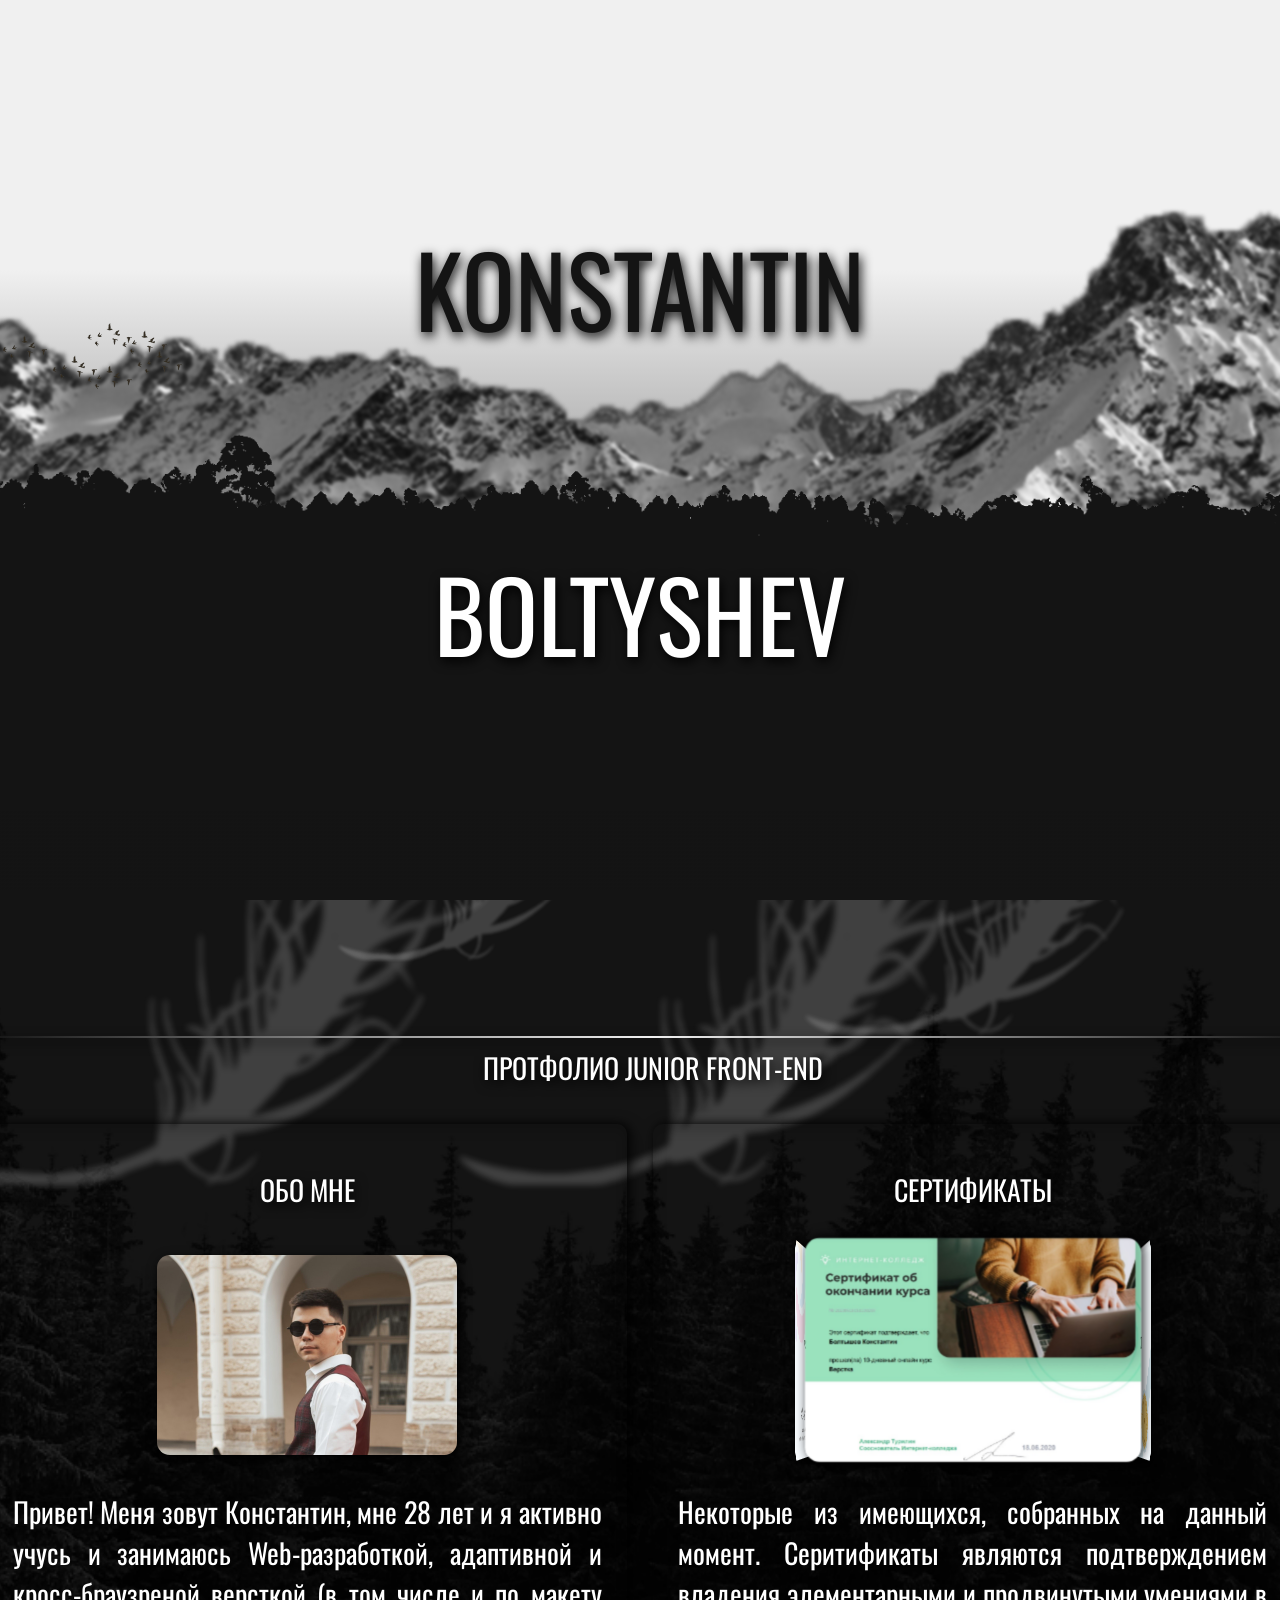
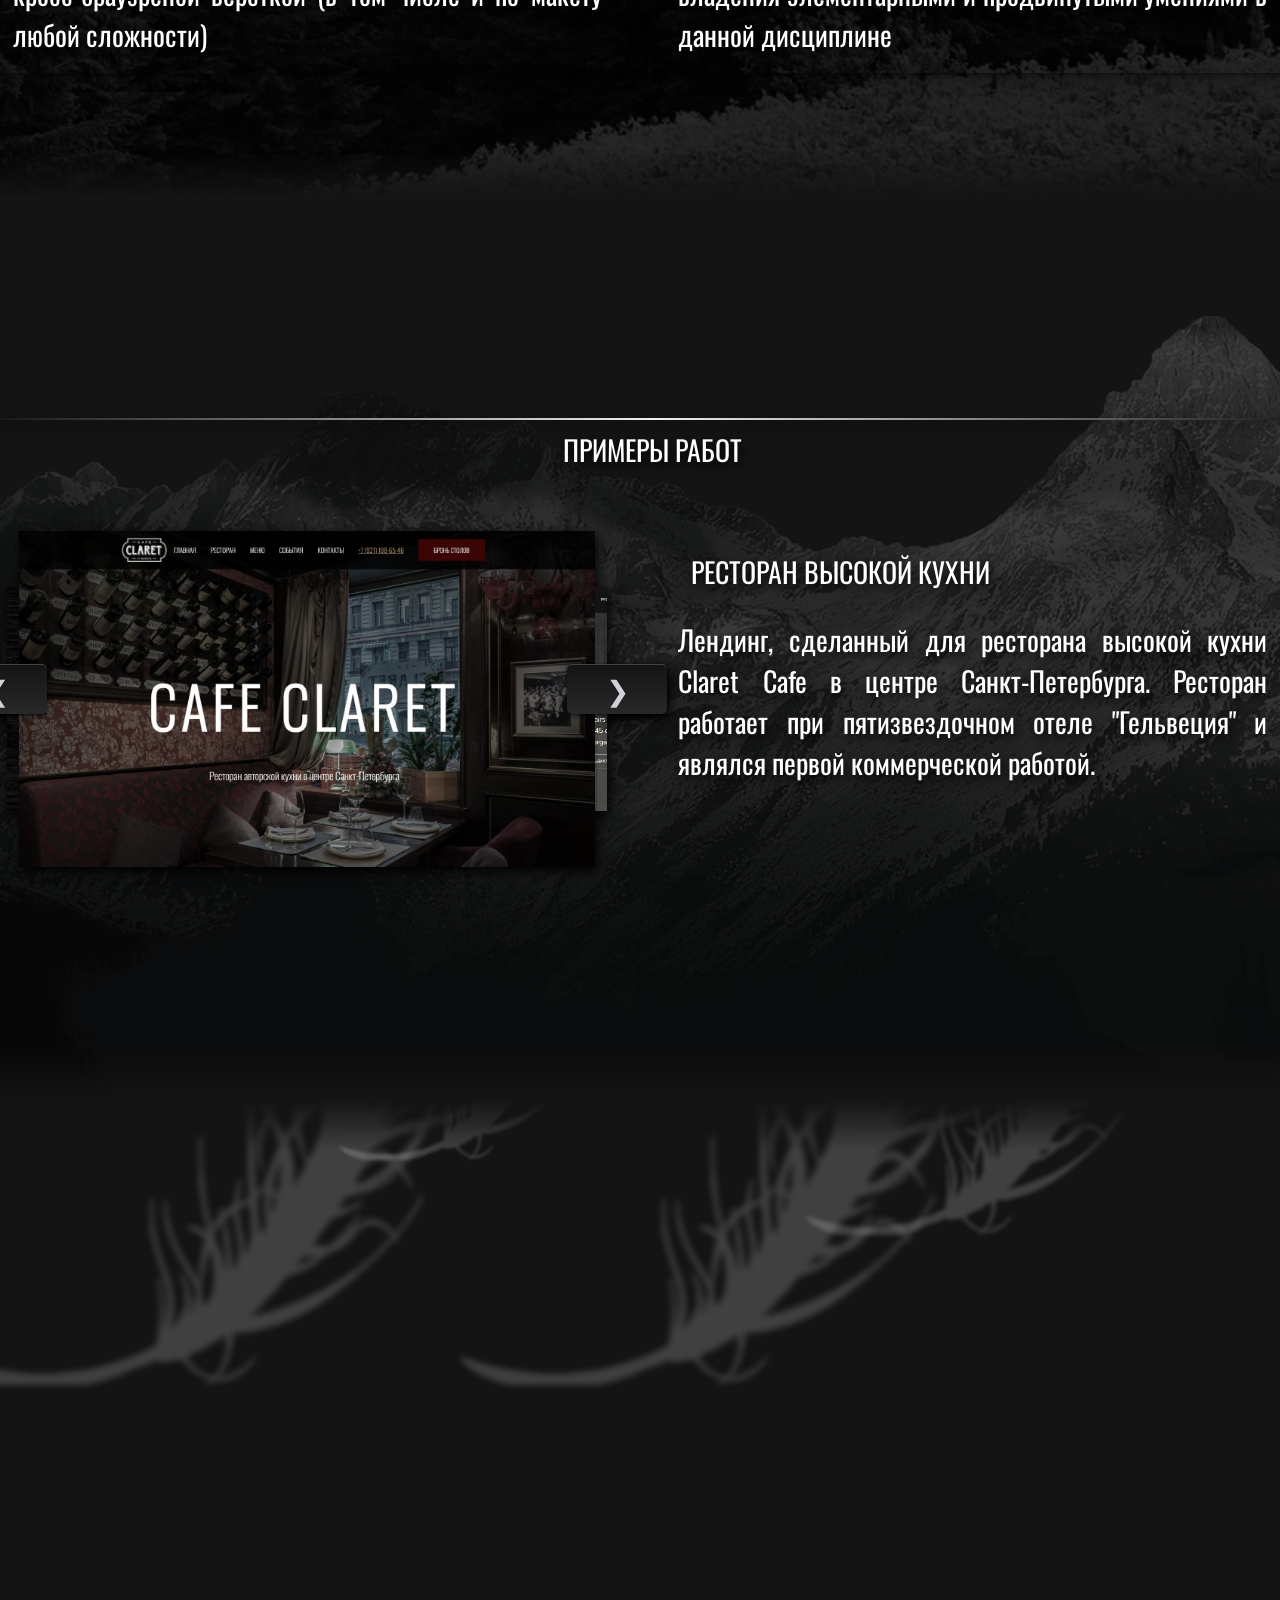
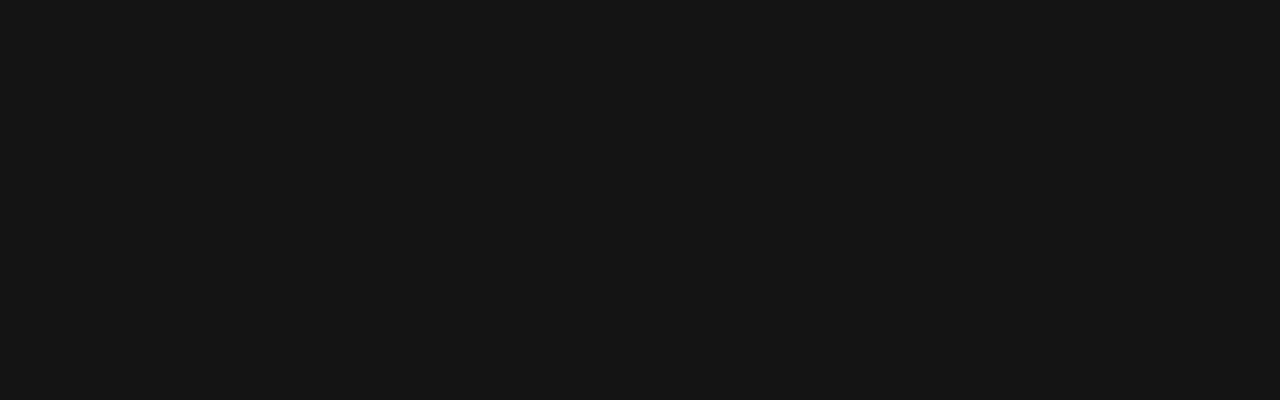
==== commit 37c31832: "Add files via upload" ====
--- a/index.html
+++ b/index.html
@@ -1,181 +1,262 @@
 <!DOCTYPE html>
 <html lang="en">
 <head>
-	
-	<meta charset="UTF-8">
-	<meta name="viewport" content="width=device-width, initial-scale=1.0">
-	<script src="emerge.js"></script>
-	<link rel="stylesheet" type="text/css" href="style.css">
+    <meta charset="UTF-8">
+    <meta name="viewport" content="width=device-width, initial-scale=1.0">
+    <title>Document</title>
+    <link rel="stylesheet" href="css/style.min.css">
 	<link rel="preconnect" href="https://fonts.googleapis.com">
 	<link rel="preconnect" href="https://fonts.gstatic.com" crossorigin>
 	<link href="https://fonts.googleapis.com/css2?family=Oswald&display=swap" rel="stylesheet">
-	<title>Document</title>
 </head>
-<body class="emerge" data-spin="true">
-	<!-- Обложка общая -->
-<div class="wrapper">
-	<!-- Первая секция -->
-<section class="firstSection allsections">
-	<!-- Оболочка контента -->
-	<div class="parallaxBody">
-			<img class="birds birds1" src="img/birds.gif">
-			<img class="birds birds2" src="img/birds.gif">
-			<img class="birds birds3" src="img/birds.gif">
-			<img class="birds birds4" src="img/birds.gif">
-			<img class="birds birds5" src="img/birds.gif">
-			<img class="birds birds6" src="img/birds.gif">
-		<div class="parallaxContainer">
-			<div class="justText text1 _anim-items"><p>Konstantin</p></div>
-			<div class="justText text2 _anim-items"><p>Boltyshev</p></div>
-		</div>	
-				<div class="parallaxForest parallaxItem" data-speed="0.05"></div>
-				<div class="parallaxMountains parallaxItem" data-speed="0.03"></div>
-	</div>
-
-	<!-- Оболочка контента конец -->
-	
-	<!-- Первая секция конец -->
+    <body class="emerge" data-spin="true">
+        <!-- Обложка общая -->
+    <div class="wrapper">
+        <!-- Первая секция -->
+    <section class="firstSection allsections">
+        <!-- Оболочка контента -->
+        <div class="parallaxBody">
+                <img class="birds birds1" src="images/birds.gif">
+                <img class="birds birds2" src="images/birds.gif">
+                <img class="birds birds3" src="images/birds.gif">
+                <img class="birds birds4" src="images/birds.gif">
+                <img class="birds birds5" src="images/birds.gif">
+                <img class="birds birds6" src="images/birds.gif">
+            <div class="parallaxContainer">
+                <div class="justText text1 _anim-items"><p>Konstantin</p></div>
+                <div class="justText text2 _anim-items"><p>Boltyshev</p></div>
+            </div>	
+                    <div class="parallaxForest parallaxItem" data-speed="0.05"></div>
+                    <div class="parallaxMountains parallaxItem" data-speed="0.03"></div>
+        </div>
+    
+        <!-- Оболочка контента конец -->
+        
+        <!-- Первая секция конец -->
+    </section>
+    
+        <!-- Вторая секция -->
+    <section class="secondSection allsections">
+        <div class="wrapperWrapper">
+            <div class="catcher catcher1">
+                    <div class="catch catch1"></div>
+                    </div>
+                    <div class="catcher catcher2">
+                    <div class="catch catch2"></div>
+                    </div>
+                    <div class="catcher catcher3">
+                    <div class="catch catch3"></div>
+                    </div>
+                    <div class="catcher catcher4">
+                    <div class="catch catch4"></div>
+                    </div>
+                    <div class="catcher catcher5">
+                    <div class="catch catch5"></div>
+                    </div>
+                    <div class="catcher catcher6">
+                    <div class="catch catch6"></div>
+                    </div>
+        <div class="wrapperForest"></div>
+        </div>
+        <!-- Оболочка контента -->
+        <div class="content">
+    
+            <div class="secondText titleText _anim-items">
+                <p>Протфолио Junior front-end</p>
+            </div>
+    
+            <div class="secondPageRow">
+        <!-- Блок -->
+                <div class="aboutMe _anim-items">
+                    <div class="aboutText titleText">
+                        <p>обо мне</p>
+                    </div>
+                    <div class="aboutPhoto">
+                        <img class="me" src="images/me2.jpg">
+                    </div>
+    
+                    <div class="aboutText">
+                        <p>Привет! Меня зовут Константин, мне 28 лет и я активно учусь и занимаюсь Web-разработкой, адаптивной и кросс-браузреной версткой (в том числе и по макету любой сложности)</p>
+                    </div>
+                </div>
+        <!-- Блок -->
+                <div class="containerCarousel _anim-items">
+                    <div class="aboutText titleText">
+                        <p>сертификаты</p>
+                    </div>
+                    <div class="carousel">
+                        <div class="image"></div>
+                        <div class="image"></div>
+                        <div class="image"></div>
+                        <div class="image"></div>
+                    </div>
+                    <div class="aboutText">
+                        <p>Некоторые из имеющихся, собранных на данный момент. Серитификаты являются подтверждением владения элементарными и продвинутыми умениями в данной дисциплине</p>
+                    </div>
+                </div>
+        <!-- Оболочка контента конец -->
+        </div>
+        <!-- Вторая секция конец -->
+    </section>
+    <!-- Третья секция -->
+    <section class="thirdSection allsections">
+        <div class="wrapperWrapper">
+            <div class="wrapperMountains"></div>
+        <!-- контент начало -->
+        <div class="content">
+            <div class="secondText titleText _anim-items">
+                <p>Примеры работ</p>
+            </div>
+    
+    <div class="thirdPageRow">
+        <div class="examples _anim-items">
+            <!-- Слайдер -->		
+        <div class="slider">
+            <button class="previous btn">&#10094;</button>
+            <button class="next btn">&#10095;</button>
+    
+            <div class="sliderScene">
+                <a class="sliderImage firstSlide" href="https://chazybvk.github.io/CalculatorJS/" target="_blank">
+                </a>
+                <a class="sliderImage secondSlide" href="https://chazybvk.github.io/Portfolio-Claret/" target="_blank">
+                </a>
+                <a class="sliderImage thirdSlide" href="https://chazybvk.github.io/Example-for-skillfactory/" target="_blank">
+                </a>
+                <a class="sliderImage fourthSlide" href="https://chazybvk.github.io/EMAAR-test/" target="_blank">
+                </a>
+            </div>
+        </div>
+    <!-- Слайдер -->
+    
+    </div>
+    
+    <div class="examplesDescription _anim-items">
+        <div class="aboutText titleText descrTitleSecond">
+            <p>Ресторан высокой кухни</p>
+        </div>
+        <div class="aboutText descrTextSecond">
+            <p>Лендинг, сделанный для ресторана высокой кухни Claret Cafe в центре Санкт-Петербурга. Ресторан работает при пятизвездочном отеле "Гельвеция" и являлся первой коммерческой работой.</p>
+        </div>
+            <div class="aboutText titleText descrTitleFirst">
+            <p>calculator test</p>
+        </div>
+        <div class="aboutText descrTextFirst">
+            <p>Многие компании при приеме на работу предлагают выполнить простое задание - несложный <span>UI</span> и программирование калькулятора на движке браузера.</p>
+        </div>
+            <div class="aboutText titleText descrTitleThird">
+            <p>Верстка по макету из Figma</p>
+        </div>
+        <div class="aboutText descrTextThird">
+            <p>Простая верстка по макету, взятому из Figma. Конкретно данный пример предполагал только 2 варианта адаптивности - полноэкранная и мобильная версия.</p>
+        </div>
+            <div class="aboutText titleText descrTitleFourth">
+            <p>Тестовое задание EMAAR</p>
+        </div>
+        <div class="aboutText descrTextFourth">
+            <p>Тестовое задание на позицию верстальщика. Предусмотрен полный адаптив для любого типа экрана, а так же мобильная версия</p>
+        </div>
+    
+    
+    </div>
+    
+    </div>
+    
+    <!-- контент конец -->
+        </div>
+    <!-- Третья секция конец -->
+    </div>	
+    </section>
+    
+    <!-- Четвертая секция -->
+    <section class="thirdSection allsections">
+        <div class="wrapperWrapper">
+            <div class="catcher catcher1">
+                    <div class="catch catch1"></div>
+                    </div>
+                    <div class="catcher catcher2">
+                    <div class="catch catch2"></div>
+                    </div>
+                    <div class="catcher catcher3">
+                    <div class="catch catch3"></div>
+                    </div>
+                    <div class="catcher catcher4">
+                    <div class="catch catch4"></div>
+                    </div>
+                    <div class="catcher catcher5">
+                    <div class="catch catch5"></div>
+                    </div>
+                    <div class="catcher catcher6">
+                    <div class="catch catch6"></div>
+                    </div>
+        </div>
+
+        <div class="contentbox">
+        
+        <div class="content">
+            
+            <div class="secondText titleText _anim-items">
+                <p>Hard and soft skills</p>
+            </div>
+    
+        <div class="fourthPageRow _anim-items">
+
+            <div class="fourthPageColumn">
+                <ul>
+                    <li><p>HTML</p></li>
+                    <li><p>CSS</p></li>
+                    <li><p>JavaScript</p></li>
+                    <li><p>SCSS, SASS</p></li>
+                    <li><p>Gulp</p></li>
+                    <li><p>Figma</p></li>
+                    <li><p>Photoshop</p></li>
+                </ul>
+
+            </div>
+
+            <div class="fourthPageColumn">
+                <ul>
+                    <li><p>English language C1</p></li>
+                    <li><p>Быстрая обучаемость</p></li>
+                    <li><p>Работа в команде</p></li>
+                    <li><p>Стрессоустойчивость</p></li>
+                    <li><p>Внимательность</p></li>
+                    <li><p>Отвественность</p></li>
+                    <li><p>Результативность</p></li>
+                </ul>
+            </div>
+
+        </div>
+
+    </div>
+
+    <div class="content anotherContent">
+        <div class="secondText titleText _anim-items">
+            <p>Contacts</p>
+        </div>
+
+        <div class="fourthPageColumn _anim-items">
+            <ul>
+                <li><div class="imgs one"></div><p>chazybvk@gmail.com</p></li>
+                <li><div class="imgs two"></div><p>https://github.com/Chazybvk</p></li>
+                <li><div class="imgs three"></div><p>https://cv.hexlet.io/ru/resumes/2747</p></li>
+                <li><div class="imgs four"></div><p>@CobraKiteC</p></li>
+            </ul>
+        </div>
+    </div>
+    
+    <!-- контент конец -->
+        
+        </div>
+    
+    <!-- Четвертая секция конец -->
 </section>
-
-	<!-- Вторая секция -->
-<section class="secondSection allsections">
-	<div class="wrapperWrapper">
-		<div class="catcher catcher1">
-				<div class="catch catch1"></div>
-				</div>
-				<div class="catcher catcher2">
-				<div class="catch catch2"></div>
-				</div>
-				<div class="catcher catcher3">
-				<div class="catch catch3"></div>
-				</div>
-				<div class="catcher catcher4">
-				<div class="catch catch4"></div>
-				</div>
-				<div class="catcher catcher5">
-				<div class="catch catch5"></div>
-				</div>
-				<div class="catcher catcher6">
-				<div class="catch catch6"></div>
-				</div>
-	<div class="wrapperForest"></div>
-	</div>
-	<!-- Оболочка контента -->
-	<div class="content">
-
-		<div class="secondText titleText _anim-items">
-			<p>Протфолио Junior front-end</p>
-		</div>
-
-		<div class="secondPageRow">
-	<!-- Блок -->
-			<div class="aboutMe _anim-items">
-				<div class="aboutText titleText">
-					<p>обо мне</p>
-				</div>
-				<div class="aboutPhoto">
-					<img class="me" src="img/me2.jpg">
-				</div>
-
-				<div class="aboutText">
-					<p>Привет! Меня зовут Константин, мне 28 лет и я активно учусь и занимаюсь Web-разработкой, адаптивной и кросс-браузреной версткой (в том числе и по макету любой сложности)</p>
-				</div>
-			</div>
-	<!-- Блок -->
-			<div class="containerCarousel _anim-items">
-				<div class="aboutText titleText">
-					<p>сертификаты</p>
-				</div>
-				<div class="carousel">
-					<div class="image"></div>
-					<div class="image"></div>
-					<div class="image"></div>
-					<div class="image"></div>
-				</div>
-				<div class="aboutText">
-					<p>Некоторые из имеющихся, собранных на данный момент. Серитификаты являются подтверждением владения элементарными и продвинутыми умениями в данной дисциплине</p>
-				</div>
-			</div>
-
-	<!-- Оболочка контента конец -->
-	</div>
-	<!-- Вторая секция конец -->
-</section>
-<!-- Третья секция -->
-<section class="thirdSection allsections">
-	<div class="wrapperWrapper">
-		<div class="wrapperMountains"></div>
-	<!-- контент начало -->
-	<div class="content">
-		<div class="secondText titleText _anim-items">
-			<p>Примеры работ</p>
-		</div>
-
-<div class="thirdPageRow">
-	<div class="examples _anim-items">
-		<!-- Слайдер -->		
-	<div class="slider">
-		<button class="previous btn">&#10094;</button>
-		<button class="next btn">&#10095;</button>
-
-		<div class="sliderScene">
-			<a class="sliderImage firstSlide" href="https://chazybvk.github.io/CalculatorJS/" target="_blank">
-			</a>
-			<a class="sliderImage secondSlide" href="https://chazybvk.github.io/Portfolio-Claret/" target="_blank">
-			</a>
-			<a class="sliderImage thirdSlide" href="https://chazybvk.github.io/Example-for-skillfactory/" target="_blank">
-			</a>
-			<a class="sliderImage fourthSlide" href="https://chazybvk.github.io/EMAAR-test/" target="_blank">
-			</a>
-		</div>
-	</div>
-<!-- Слайдер -->
-
-</div>
-
-<div class="examplesDescription _anim-items">
-	<div class="aboutText titleText descrTitleSecond">
-		<p>Ресторан высокой кухни</p>
-	</div>
-	<div class="aboutText descrTextSecond">
-		<p>Лендинг, сделанный для ресторана высокой кухни Claret Cafe в центре Санкт-Петербурга. Ресторан работает при пятизвездочном отеле "Гельвеция" и являлся первой коммерческой работой.</p>
-	</div>
-		<div class="aboutText titleText descrTitleFirst">
-		<p>calculator test</p>
-	</div>
-	<div class="aboutText descrTextFirst">
-		<p>Многие компании при приеме на работу предлагают выполнить простое задание - несложный <span>UI</span> и программирование калькулятора на движке браузера.</p>
-	</div>
-		<div class="aboutText titleText descrTitleThird">
-		<p>Верстка по макету из Figma</p>
-	</div>
-	<div class="aboutText descrTextThird">
-		<p>Простая верстка по макету, взятому из Figma. Конкретно данный пример предполагал только 2 варианта адаптивности - полноэкранная и мобильная версия.</p>
-	</div>
-		<div class="aboutText titleText descrTitleFourth">
-		<p>Тестовое задание EMAAR</p>
-	</div>
-	<div class="aboutText descrTextFourth">
-		<p>Тестовое задание на позицию верстальщика. Предусмотрен полный адаптив для любого типа экрана, а так же мобильная версия</p>
-	</div>
-
-
-</div>
-
-</div>
-
-<!-- контент конец -->
-	</div>
-<!-- Третья секция конец -->
-</div>	
-</section>
-
-
-
-	<!-- Обложка общая конец -->
-</div>
-<script src="script.js"></script>
-<script src="script2.js"></script>
-<script src="script3.js"></script>
+    
+    
+    
+        <!-- Обложка общая конец -->
+    </div>
+    </body>
+
+    <script src="js/main.min.js"></script>
 </body>
-</html>+</html>
--- a/css/style.min.css
+++ b/css/style.min.css
@@ -0,0 +1 @@
+*{padding:0;margin:0;border:0}*,*:before,*:after{-webkit-box-sizing:border-box;box-sizing:border-box}:focus,:active{outline:none}a:focus,a:active{outline:none}a:link{color:#e3b873}nav,footer,header,aside{display:block}html,body{height:100%;width:100%;font-size:100%;font-family:"Oswald",sans-serif;font-size:14px;-ms-text-size-adjust:100%;-moz-text-size-adjust:100%;-webkit-text-size-adjust:100%}input,button,textarea{font-family:inherit}input::-ms-clear{display:none}button{cursor:pointer}button::-moz-focus-inner{padding:0;border:0}a,a:visited{text-decoration:none}a:hover{text-decoration:none}img{vertical-align:top}h1,h2,h3,h4,h5,h6{font-size:inherit;font-weight:400}.anotherContent .fourthPageColumn._active,.examplesDescription._active,.examples._active,.containerCarousel._active,.aboutMe._active,.secondText._active,.text2._active,.text1._active{-webkit-transform:translate(0px, 0px);-ms-transform:translate(0px, 0px);transform:translate(0px, 0px);opacity:1}*{font-family:"Oswald",sans-serif;color:#fff;font-size:2rem}body{scroll-behavior:smooth}html{background-color:#141414;scroll-behavior:smooth}.wrapper{position:relative;overflow:hidden;min-height:100%;background-color:#f0f0f0}.allsections{display:-webkit-box;display:-ms-flexbox;display:flex;-webkit-box-orient:vertical;-webkit-box-direction:normal;-ms-flex-direction:column;flex-direction:column;-webkit-box-align:center;-ms-flex-align:center;align-items:center;-webkit-box-pack:center;-ms-flex-pack:center;justify-content:center;min-height:100vh}.parallaxBody{position:fixed;overflow:hidden;display:-webkit-box;display:-ms-flexbox;display:flex;-webkit-box-align:center;-ms-flex-align:center;align-items:center;width:100%;height:100%;top:0;left:0;background:-webkit-gradient(linear, left top, left bottom, color-stop(30%, rgb(240, 240, 240)), to(rgb(20, 20, 20)));background:-o-linear-gradient(rgb(240, 240, 240) 30%, rgb(20, 20, 20) 100%);background:linear-gradient(rgb(240, 240, 240) 30%, rgb(20, 20, 20) 100%)}.birds{width:50px;height:25px;position:absolute;bottom:60%;-webkit-filter:blur(0.7px);filter:blur(0.7px);-webkit-animation:fly 13s infinite linear;animation:fly 13s infinite linear;-webkit-transition-duration:1s;-o-transition-duration:1s;transition-duration:1s;z-index:3}.birds2{-webkit-transform:translate(170%, -50%);-ms-transform:translate(170%, -50%);transform:translate(170%, -50%);-webkit-animation:fly2 13s infinite linear;animation:fly2 13s infinite linear}.birds3{-webkit-transform:translate(100%, 80%);-ms-transform:translate(100%, 80%);transform:translate(100%, 80%);-webkit-animation:fly3 13s infinite linear;animation:fly3 13s infinite linear}.birds4{-webkit-transform:translate(170%, 120%);-ms-transform:translate(170%, 120%);transform:translate(170%, 120%);-webkit-animation:fly4 13s infinite linear;animation:fly4 13s infinite linear}.birds5{-webkit-transform:translate(240%, -20%);-ms-transform:translate(240%, -20%);transform:translate(240%, -20%);-webkit-animation:fly5 13s infinite linear;animation:fly5 13s infinite linear}.birds6{-webkit-transform:translate(270%, 60%);-ms-transform:translate(270%, 60%);transform:translate(270%, 60%);-webkit-animation:fly6 13s infinite linear;animation:fly6 13s infinite linear}@-webkit-keyframes fly{from{right:-20%;top:40%}to{right:120%;top:30%}}@keyframes fly{from{right:-20%;top:40%}to{right:120%;top:30%}}@-webkit-keyframes fly2{from{right:-20%;top:30%}to{right:122%;top:40%}}@keyframes fly2{from{right:-20%;top:30%}to{right:122%;top:40%}}@-webkit-keyframes fly3{from{right:-20%;top:40%}to{right:124%;top:30%}}@keyframes fly3{from{right:-20%;top:40%}to{right:124%;top:30%}}@-webkit-keyframes fly4{from{right:-20%;top:30%}to{right:126%;top:40%}}@keyframes fly4{from{right:-20%;top:30%}to{right:126%;top:40%}}@-webkit-keyframes fly5{from{right:-20%;top:40%}to{right:128%;top:30%}}@keyframes fly5{from{right:-20%;top:40%}to{right:128%;top:30%}}@-webkit-keyframes fly6{from{right:-20%;top:30%}to{right:130%;top:40%}}@keyframes fly6{from{right:-20%;top:30%}to{right:130%;top:40%}}.parallaxContainer{position:relative;z-index:7;max-width:1000px;margin:0px auto;padding:1vh 1vw;-webkit-filter:drop-shadow(2px 4px 6px black);filter:drop-shadow(2px 4px 6px black)}.justText{margin:20vh 0}.justText p{font-size:7rem;text-align:center;text-transform:uppercase}.text1{-webkit-transform:translate(0px, -50%);-ms-transform:translate(0px, -50%);transform:translate(0px, -50%);opacity:0;-webkit-transition:all 2s ease 0s;-o-transition:all 2s ease 0s;transition:all 2s ease 0s}.text1 p{color:#141414}.text2{-webkit-transform:translate(0px, 50%);-ms-transform:translate(0px, 50%);transform:translate(0px, 50%);opacity:0;-webkit-transition:all 2s ease 0s;-o-transition:all 2s ease 0s;transition:all 2s ease 0s}.parallaxItem{-webkit-transition-duration:1s;-o-transition-duration:1s;transition-duration:1s}.catcher{position:absolute;z-index:5;top:-35%;-webkit-filter:blur(0.5px);filter:blur(0.5px);-webkit-transition-duration:2s;-o-transition-duration:2s;transition-duration:2s;-webkit-animation:featherFly 10s infinite linear;animation:featherFly 10s infinite linear}.catcher1{-webkit-animation-delay:3s;animation-delay:3s;left:0%;-webkit-animation-duration:13s;animation-duration:13s}.catcher2{-webkit-animation-delay:9s;animation-delay:9s;left:10%;-webkit-animation-duration:18s;animation-duration:18s}.catcher3{-webkit-animation-delay:7s;animation-delay:7s;left:30%;-webkit-animation-duration:12s;animation-duration:12s}.catcher4{-webkit-animation-delay:11s;animation-delay:11s;left:50%;-webkit-animation-duration:14s;animation-duration:14s}.catcher5{-webkit-animation-delay:5s;animation-delay:5s;left:70%;-webkit-animation-duration:11s;animation-duration:11s}.catcher6{-webkit-animation-delay:1s;animation-delay:1s;left:90%;-webkit-animation-duration:16s;animation-duration:16s}.catch{-webkit-filter:blur(1px);filter:blur(1px);opacity:.2;position:relative;width:180px;height:300px;background:url("../images/catch2.png") center/cover no-repeat;-webkit-animation:featherRotate 2s infinite alternate ease-in-out;animation:featherRotate 2s infinite alternate ease-in-out}.catch1{scale:1;-webkit-animation-duration:1s;animation-duration:1s}.catch2{scale:3;-webkit-animation-duration:1.5s;animation-duration:1.5s}.catch3{scale:1.5;-webkit-animation-duration:2.5s;animation-duration:2.5s}.catch4{scale:3;-webkit-animation-duration:2s;animation-duration:2s}.catch5{scale:2;-webkit-animation-duration:2.5s;animation-duration:2.5s}.catch6{scale:1;-webkit-animation-duration:.5s;animation-duration:.5s}@media screen and (max-width: 450px){.justText p{font-size:5rem}.catch{display:none}}@-webkit-keyframes featherFly{from{top:-30%}to{top:110%}}@keyframes featherFly{from{top:-30%}to{top:110%}}@-webkit-keyframes featherRotate{from{-webkit-transform:rotateZ(60deg) scale(0.2);transform:rotateZ(60deg) scale(0.2)}to{-webkit-transform:rotateZ(90deg) scale(0.2);transform:rotateZ(90deg) scale(0.2)}}@keyframes featherRotate{from{-webkit-transform:rotateZ(60deg) scale(0.2);transform:rotateZ(60deg) scale(0.2)}to{-webkit-transform:rotateZ(90deg) scale(0.2);transform:rotateZ(90deg) scale(0.2)}}.parallaxForest{-webkit-filter:blur(0.5px);filter:blur(0.5px);z-index:6;position:absolute;-webkit-transition:-webkit-transform .3s linear;transition:-webkit-transform .3s linear;-o-transition:transform .3s linear;transition:transform .3s linear;transition:transform .3s linear,-webkit-transform .3s linear;width:110%;height:110%;top:0%;left:-5%;background:url("../images/bg.png") center/cover no-repeat}.parallaxMountains{-webkit-filter:blur(1.5px);filter:blur(1.5px);z-index:1;position:absolute;-webkit-transition:-webkit-transform .3s linear;transition:-webkit-transform .3s linear;-o-transition:transform .3s linear;transition:transform .3s linear;transition:transform .3s linear,-webkit-transform .3s linear;width:110%;height:110%;top:-18%;left:-5%;background:url("../images/Mountains.png") center/cover no-repeat}.secondSection{background-color:#141414;position:relative;z-index:1}.secondSection::before{pointer-events:none;content:"";position:absolute;top:1px;left:0;width:100%;height:100px;-webkit-transform:translate(0px, -100%);-ms-transform:translate(0px, -100%);transform:translate(0px, -100%);background:-webkit-gradient(linear, left bottom, left top, color-stop(10%, rgb(20, 20, 20)), color-stop(90%, rgba(20, 20, 20, 0)));background:-o-linear-gradient(bottom, rgb(20, 20, 20) 10%, rgba(20, 20, 20, 0) 90%);background:linear-gradient(0deg, rgb(20, 20, 20) 10%, rgba(20, 20, 20, 0) 90%)}.wrapperWrapper{display:-webkit-box;display:-ms-flexbox;display:flex;-webkit-box-align:center;-ms-flex-align:center;align-items:center;-webkit-box-pack:center;-ms-flex-pack:center;justify-content:center;position:absolute;width:100vw;min-height:100vh;height:100%;z-index:1;overflow:hidden}.wrapperForest{position:absolute;bottom:-5%;z-index:1;height:100vh;width:100vw;background:url("../images/Trees.png") center/cover no-repeat}.secondSection::after,.thirdSection::after{pointer-events:none;content:"";position:absolute;z-index:3;bottom:50px;left:0;width:100%;height:100px;-webkit-transform:translate(0px, 100%);-ms-transform:translate(0px, 100%);transform:translate(0px, 100%);background:-webkit-gradient(linear, left top, left bottom, from(rgba(20, 20, 20, 0)), color-stop(rgb(20, 20, 20)), to(rgba(20, 20, 20, 0)));background:-o-linear-gradient(top, rgba(20, 20, 20, 0), rgb(20, 20, 20), rgba(20, 20, 20, 0));background:linear-gradient(180deg, rgba(20, 20, 20, 0), rgb(20, 20, 20), rgba(20, 20, 20, 0))}.secondText{-webkit-transform:translate(0px, -100%);-ms-transform:translate(0px, -100%);transform:translate(0px, -100%);opacity:0;-webkit-transition:all 2s ease 0s;-o-transition:all 2s ease 0s;transition:all 2s ease 0s;border-top:2px solid #f0f0f0;-o-border-image:-o-linear-gradient(right, rgb(20, 20, 20), rgb(240, 240, 240), rgb(20, 20, 20));border-image:-webkit-gradient(linear, right top, left top, from(rgb(20, 20, 20)), color-stop(rgb(240, 240, 240)), to(rgb(20, 20, 20)));border-image:linear-gradient(to left, rgb(20, 20, 20), rgb(240, 240, 240), rgb(20, 20, 20));border-image-slice:1;position:relative;z-index:2;-webkit-filter:drop-shadow(2px 4px 6px black);filter:drop-shadow(2px 4px 6px black)}.content{display:-webkit-box;display:-ms-flexbox;display:flex;-webkit-box-orient:vertical;-webkit-box-direction:normal;-ms-flex-direction:column;flex-direction:column;max-width:1400px;margin:1vh 1vw;padding:1vh 1vw;position:relative;z-index:2}.secondPageRow{display:-webkit-box;display:-ms-flexbox;display:flex;-webkit-box-orient:horizontal;-webkit-box-direction:normal;-ms-flex-direction:row;flex-direction:row;-webkit-box-pack:center;-ms-flex-pack:center;justify-content:center;top:5vh;-webkit-filter:drop-shadow(2px 4px 6px black);filter:drop-shadow(2px 4px 6px black)}.aboutMe{display:-webkit-box;display:-ms-flexbox;display:flex;-webkit-box-orient:vertical;-webkit-box-direction:normal;-ms-flex-direction:column;flex-direction:column;width:50vw;-webkit-box-align:center;-ms-flex-align:center;align-items:center;text-align:justify;margin:1vh 1vw;padding:2vh 2vw;-webkit-transform:translate(-100%, 0px);-ms-transform:translate(-100%, 0px);transform:translate(-100%, 0px);opacity:0;-webkit-transition:all 2s ease 0s;-o-transition:all 2s ease 0s;transition:all 2s ease 0s;-webkit-box-shadow:2px 0px 10px rgba(0,0,0,.9);box-shadow:2px 0px 10px rgba(0,0,0,.9);border-radius:10px}.aboutText{border-radius:1vw;-webkit-transition-duration:.5s;-o-transition-duration:.5s;transition-duration:.5s}.aboutPhoto{margin:2vh 0vw 4vh}.me{width:300px;height:200px;border-radius:1vw}.containerCarousel{position:relative;width:50vw;display:-webkit-box;display:-ms-flexbox;display:flex;-webkit-box-orient:vertical;-webkit-box-direction:normal;-ms-flex-direction:column;flex-direction:column;-webkit-box-align:center;-ms-flex-align:center;align-items:center;margin:1vh 1vw;padding:2vh 2vw;text-align:justify;-webkit-perspective:1500px;perspective:1500px;-webkit-transform:translate(100%, 0px);-ms-transform:translate(100%, 0px);transform:translate(100%, 0px);opacity:0;-webkit-transition:all 2s ease 0s;-o-transition:all 2s ease 0s;transition:all 2s ease 0s;-webkit-box-shadow:2px 0px 10px rgba(0,0,0,.9);box-shadow:2px 0px 10px rgba(0,0,0,.9);border-radius:10px}@media(max-aspect-ratio: 4/3){.secondPageRow{-webkit-box-orient:vertical;-webkit-box-direction:normal;-ms-flex-direction:column;flex-direction:column;-webkit-box-align:center;-ms-flex-align:center;align-items:center}.aboutMe{width:auto}.containerCarousel{width:auto}}.titleText{margin:2vh 1vw;padding:1vh 1vw;font-size:3rem;text-transform:uppercase;text-align:center;width:100%}.carousel{position:relative;width:300px;height:100%;height:200px;-webkit-transform-style:preserve-3d;transform-style:preserve-3d;-webkit-animation:rotate360 20s infinite forwards linear;animation:rotate360 20s infinite forwards linear;-webkit-animation-delay:2s;animation-delay:2s;margin:2vh 0 4vh}.image{position:absolute;width:300px;height:200px;background-size:cover;display:-webkit-box;display:-ms-flexbox;display:flex;left:0;border-radius:1vw;-webkit-box-shadow:2px 0px 10px rgba(0,0,0,.9);box-shadow:2px 0px 10px rgba(0,0,0,.9)}.image:nth-child(1){background-image:url("../images/img1.jpg");-webkit-transform:rotateY(0deg) translateZ(160px);transform:rotateY(0deg) translateZ(160px)}.image:nth-child(2){background-image:url("../images/img2.jpg");-webkit-transform:rotateY(90deg) translateZ(160px);transform:rotateY(90deg) translateZ(160px)}.image:nth-child(3){background-image:url("../images/img3.jpg");-webkit-transform:rotateY(180deg) translateZ(160px);transform:rotateY(180deg) translateZ(160px)}.image:nth-child(4){background-image:url("../images/img4.jpg");-webkit-transform:rotateY(270deg) translateZ(160px);transform:rotateY(270deg) translateZ(160px)}@-webkit-keyframes rotate360{from{-webkit-transform:rotateY(0deg);transform:rotateY(0deg)}to{-webkit-transform:rotateY(-360deg);transform:rotateY(-360deg)}}@keyframes rotate360{from{-webkit-transform:rotateY(0deg);transform:rotateY(0deg)}to{-webkit-transform:rotateY(-360deg);transform:rotateY(-360deg)}}@media screen and (max-width: 490px){.carousel{scale:.8}}.thirdSection{position:relative;width:100vw;background-color:#141414}.wrapperMountains{position:absolute;z-index:1;height:100vh;width:100vw;background:url("../images/Mountains2.png") center/cover no-repeat}.thirdPageRow{display:-webkit-box;display:-ms-flexbox;display:flex;-webkit-box-orient:horizontal;-webkit-box-direction:normal;-ms-flex-direction:row;flex-direction:row;-webkit-box-pack:center;-ms-flex-pack:center;justify-content:center;top:5vh;-webkit-filter:drop-shadow(2px 4px 6px black);filter:drop-shadow(2px 4px 6px black)}@media screen and (max-width: 1250px){.thirdPageRow{-webkit-box-orient:vertical;-webkit-box-direction:normal;-ms-flex-direction:column;flex-direction:column}}.examples{display:-webkit-box;display:-ms-flexbox;display:flex;-webkit-box-orient:vertical;-webkit-box-direction:normal;-ms-flex-direction:column;flex-direction:column;width:50vw;-webkit-box-align:center;-ms-flex-align:center;align-items:center;text-align:justify;margin:1vh 1vw;padding:2vh 2vw;-webkit-transform:translate(-100%, 0px);-ms-transform:translate(-100%, 0px);transform:translate(-100%, 0px);opacity:0;-webkit-transition:all 2s ease 0s;-o-transition:all 2s ease 0s;transition:all 2s ease 0s}.slider{display:-webkit-box;display:-ms-flexbox;display:flex;position:relative;-webkit-box-align:center;-ms-flex-align:center;align-items:center;-webkit-box-pack:center;-ms-flex-pack:center;justify-content:center}.sliderScene{display:-webkit-box;display:-ms-flexbox;display:flex;-webkit-box-orient:horizontal;-webkit-box-direction:normal;-ms-flex-direction:row;flex-direction:row;overflow:hidden;position:relative;width:600px;height:350px;-webkit-box-align:center;-ms-flex-align:center;align-items:center;-webkit-box-pack:center;-ms-flex-pack:center;justify-content:center}.btn{position:absolute;z-index:5;width:100px;height:50px;top:40%;border-radius:5px;color:#d1d1d9;text-shadow:0 -1px 2px rgba(0,0,0,.2);outline:none;background:-webkit-gradient(linear, left top, left bottom, from(rgb(20, 20, 20)), to(rgb(40, 40, 40))) #6e7078;background:-o-linear-gradient(rgb(20, 20, 20), rgb(40, 40, 40)) #6e7078;background:linear-gradient(rgb(20, 20, 20), rgb(40, 40, 40)) #6e7078;-webkit-box-shadow:0 1px rgba(255,255,255,.2) inset,0 3px 5px rgba(0,1,6,.5),0 0 1px 1px rgba(0,1,6,.2);box-shadow:0 1px rgba(255,255,255,.2) inset,0 3px 5px rgba(0,1,6,.5),0 0 1px 1px rgba(0,1,6,.2);-webkit-transition:.5s ease-in-out;-o-transition:.5s ease-in-out;transition:.5s ease-in-out}.btn:hover:not(:active){background:-webkit-gradient(linear, left top, left bottom, from(rgb(126, 126, 134)), to(rgb(70, 71, 76))) #7e7e86;background:-o-linear-gradient(rgb(126, 126, 134), rgb(70, 71, 76)) #7e7e86;background:linear-gradient(rgb(126, 126, 134), rgb(70, 71, 76)) #7e7e86}.btn:active{background:-webkit-gradient(linear, left top, left bottom, from(rgb(76, 77, 82)), to(rgb(56, 57, 62))) #4c4d52;background:-o-linear-gradient(rgb(76, 77, 82), rgb(56, 57, 62)) #4c4d52;background:linear-gradient(rgb(76, 77, 82), rgb(56, 57, 62)) #4c4d52;-webkit-box-shadow:0 0 1px rgba(0,0,0,.5) inset,0 2px 3px rgba(0,0,0,.5) inset,0 1px 1px rgba(255,255,255,.1);box-shadow:0 0 1px rgba(0,0,0,.5) inset,0 2px 3px rgba(0,0,0,.5) inset,0 1px 1px rgba(255,255,255,.1)}.previous{left:-10%}.next{right:-10%}.sliderImage{position:absolute;width:480px;height:280px;-webkit-transition-duration:1s;-o-transition-duration:1s;transition-duration:1s}.firstSlide{background-color:red;background:url("../images/calc.jpg") center/cover no-repeat}.secondSlide{background:url("../images/claret.jpg") center/cover no-repeat}.thirdSlide{background:url("../images/turnkey.jpg") center/cover no-repeat}.fourthSlide{background:url("../images/emaar.png") center/cover no-repeat}.examplesDescription{position:relative;width:50vw;display:-webkit-box;display:-ms-flexbox;display:flex;-webkit-box-orient:vertical;-webkit-box-direction:normal;-ms-flex-direction:column;flex-direction:column;-webkit-box-align:center;-ms-flex-align:center;align-items:center;margin:1vh 1vw;padding:2vh 2vw;text-align:justify;-webkit-perspective:1500px;perspective:1500px;-webkit-transform:translate(100%, 0px);-ms-transform:translate(100%, 0px);transform:translate(100%, 0px);opacity:0;-webkit-transition:all 2s ease 0s;-o-transition:all 2s ease 0s;transition:all 2s ease 0s;border-radius:10px}.contentbox{display:-webkit-box;display:-ms-flexbox;display:flex;-webkit-box-orient:vertical;-webkit-box-direction:normal;-ms-flex-direction:column;flex-direction:column}.contentbox ul{list-style-type:none}.fourthPageRow{display:-webkit-box;display:-ms-flexbox;display:flex;-webkit-box-orient:horizontal;-webkit-box-direction:normal;-ms-flex-direction:row;flex-direction:row;-webkit-box-pack:center;-ms-flex-pack:center;justify-content:center;background-color:#141414;-webkit-box-align:center;-ms-flex-align:center;align-items:center;-webkit-transform:translate(-100%, 0px);-ms-transform:translate(-100%, 0px);transform:translate(-100%, 0px);opacity:0;-webkit-transition:all 2s ease 0s;-o-transition:all 2s ease 0s;transition:all 2s ease 0s;border-radius:1vw;-webkit-box-shadow:2px 0px 10px rgba(0,0,0,.9);box-shadow:2px 0px 10px rgba(0,0,0,.9);padding:1vh 0}.fourthPageRow .fourthPageColumn{margin:1vh 1vw;text-align:center;min-width:400px}.fourthPageRow .fourthPageColumn:nth-child(1){background:url("../images/stone.jpg") center/cover no-repeat}.fourthPageRow .fourthPageColumn:nth-child(2){background:url("../images/grass.jpg") center/cover no-repeat}.fourthPageRow .fourthPageColumn ul li{-webkit-box-shadow:0px 0px 0px 1vh #141414;box-shadow:0px 0px 0px 1vh #141414;border-radius:10px;margin:1vh auto}.fourthPageRow .fourthPageColumn ul li:nth-last-child(1){margin-bottom:0}.fourthPageRow .fourthPageColumn ul li:nth-child(1){margin-top:0}.fourthPageRow .fourthPageColumn ul li p{-webkit-filter:drop-shadow(2px 4px 6px black);filter:drop-shadow(2px 4px 6px black)}.fourthPageRow._active{-webkit-transform:translate(0px, 0px);-ms-transform:translate(0px, 0px);transform:translate(0px, 0px);opacity:1}.anotherContent{display:-webkit-box;display:-ms-flexbox;display:flex;-webkit-box-align:center;-ms-flex-align:center;align-items:center}.anotherContent .fourthPageColumn{-webkit-transform:translate(100%, 0px);-ms-transform:translate(100%, 0px);transform:translate(100%, 0px);opacity:0;-webkit-transition:all 2s ease 0s;-o-transition:all 2s ease 0s;transition:all 2s ease 0s;text-align:center;-webkit-box-align:center;-ms-flex-align:center;align-items:center}.anotherContent .fourthPageColumn li{display:-webkit-box;display:-ms-flexbox;display:flex;-webkit-box-orient:horizontal;-webkit-box-direction:normal;-ms-flex-direction:row;flex-direction:row;-webkit-box-align:center;-ms-flex-align:center;align-items:center}.anotherContent .fourthPageColumn .imgs{width:20px;height:20px;margin-right:1vw}.anotherContent .fourthPageColumn .imgs.one{background:url("../images/Gmail.png") center/cover no-repeat}.anotherContent .fourthPageColumn .imgs.two{background:url("../images/Github.png") center/cover no-repeat}.anotherContent .fourthPageColumn .imgs.three{background:url("../images/Hexlet.png") center/cover no-repeat}.anotherContent .fourthPageColumn .imgs.four{background:url("../images/Telegram.png") center/cover no-repeat}@media(max-aspect-ratio: 4/3){.thirdPageRow{-webkit-box-orient:vertical;-webkit-box-direction:normal;-ms-flex-direction:column;flex-direction:column;-webkit-box-align:center;-ms-flex-align:center;align-items:center;max-width:100vw}.examples{width:auto}.examplesDescription{width:auto}}@media screen and (max-width: 920px){.fourthPageRow{-webkit-box-orient:vertical;-webkit-box-direction:normal;-ms-flex-direction:column;flex-direction:column}}@media screen and (max-width: 720px){.slider{scale:.8}.examples{height:300px;-webkit-box-pack:center;-ms-flex-pack:center;justify-content:center}}@media screen and (max-width: 575px){.slider{scale:.6}.examples{height:200px;-webkit-box-pack:center;-ms-flex-pack:center;justify-content:center}}@media screen and (max-width: 430px){.slider{scale:.5}.examples{height:150px;-webkit-box-pack:center;-ms-flex-pack:center;justify-content:center}}
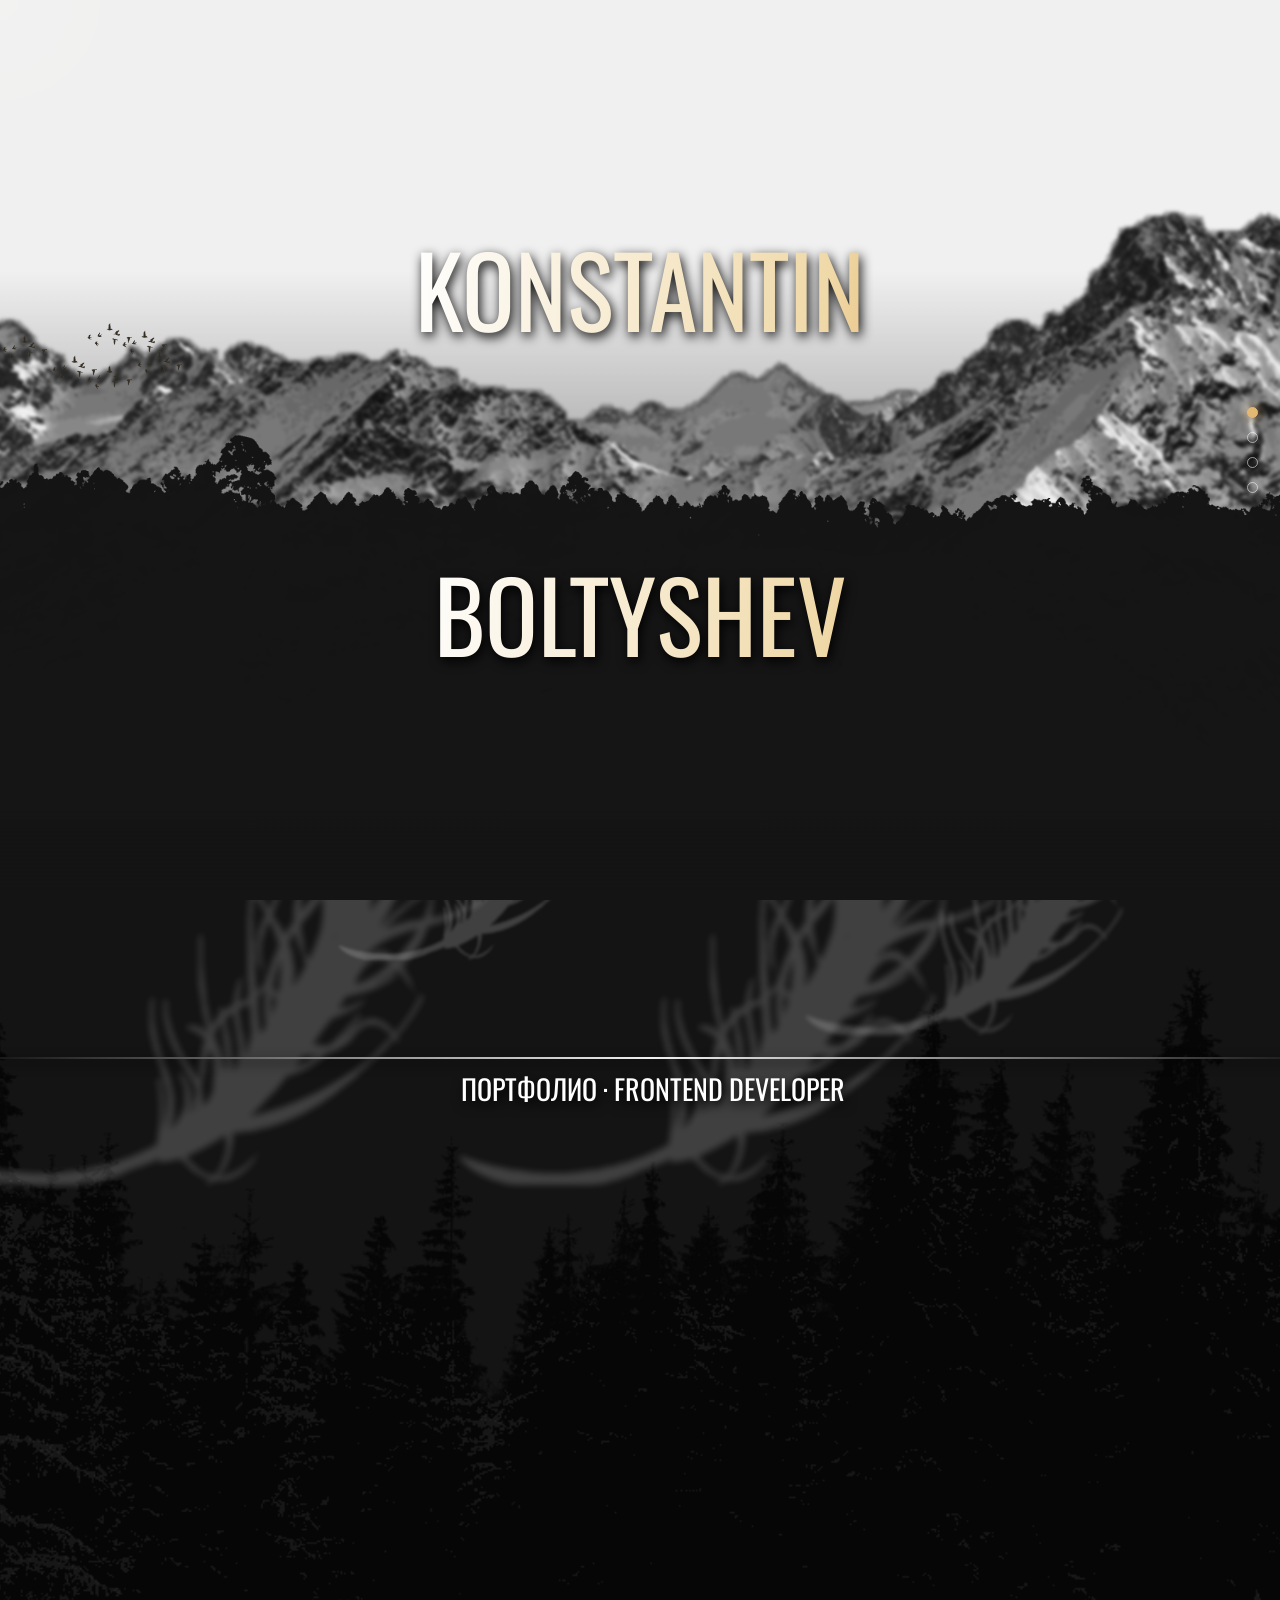
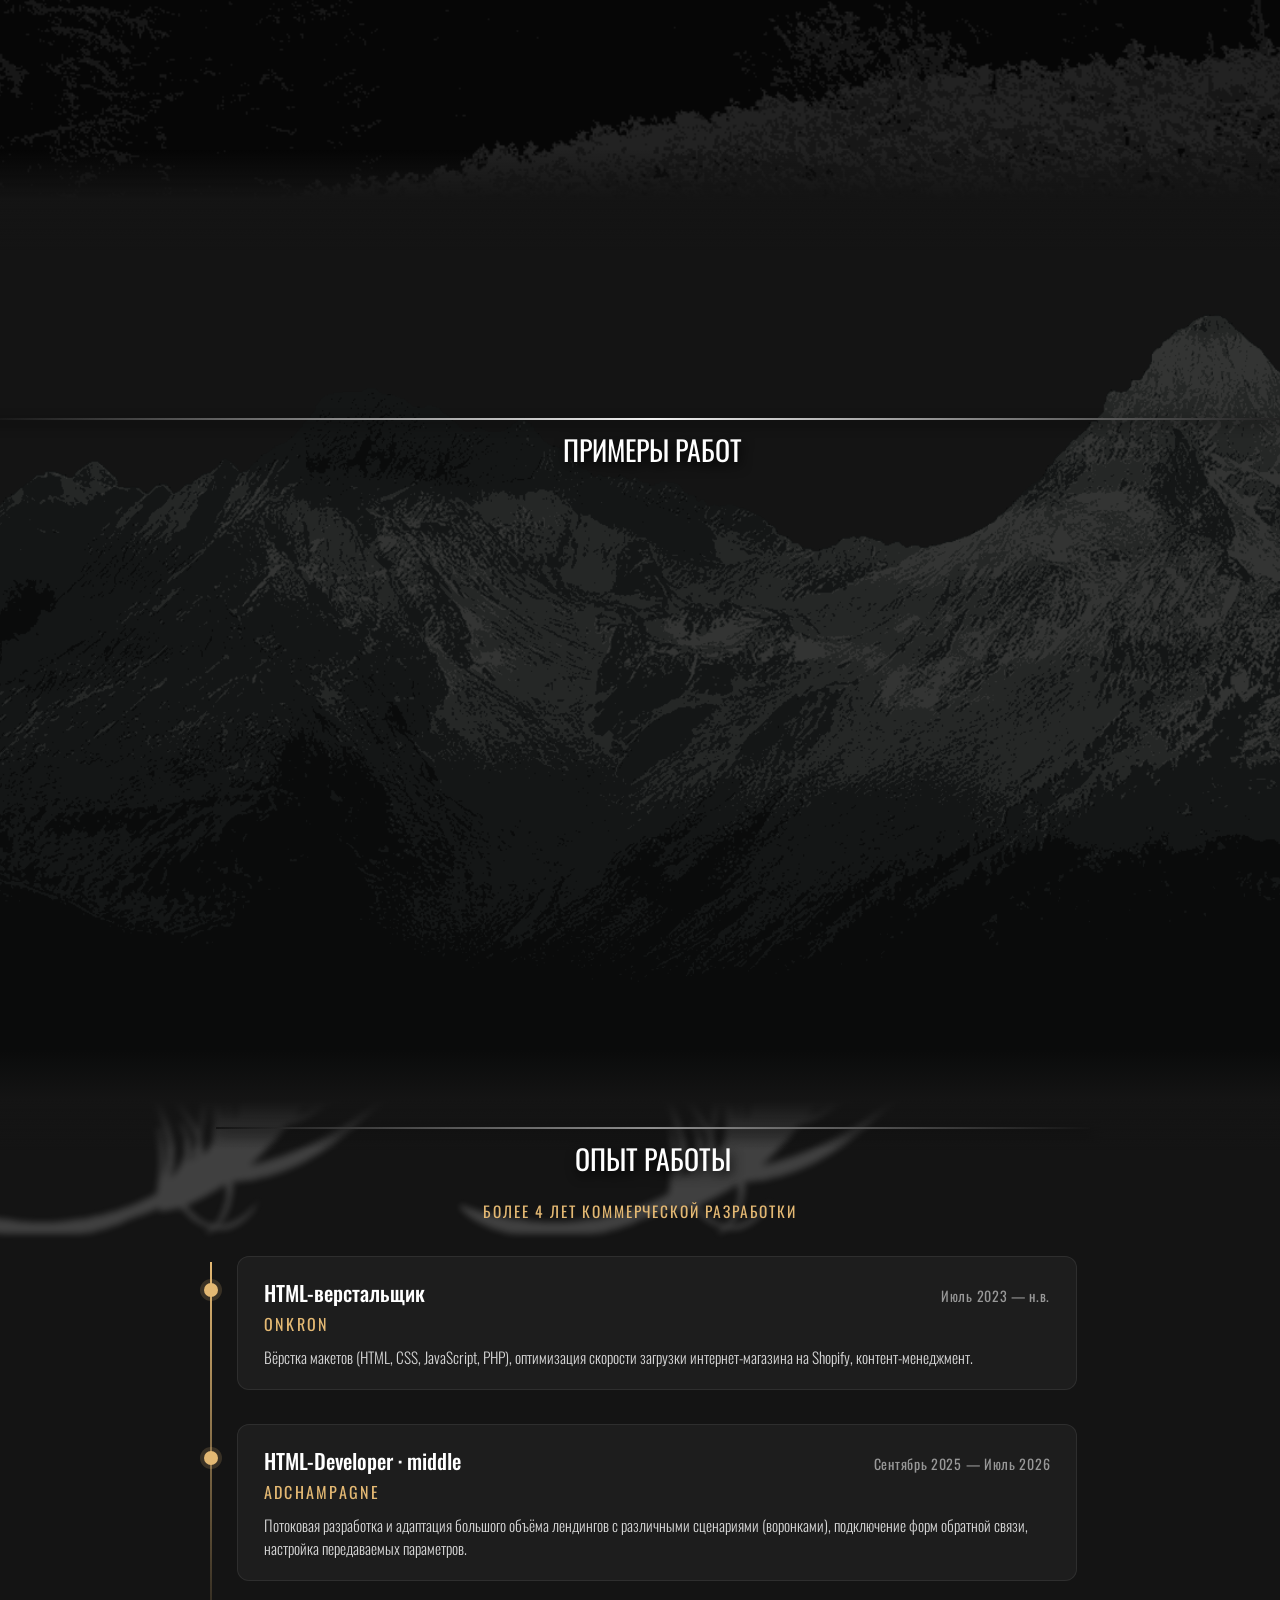
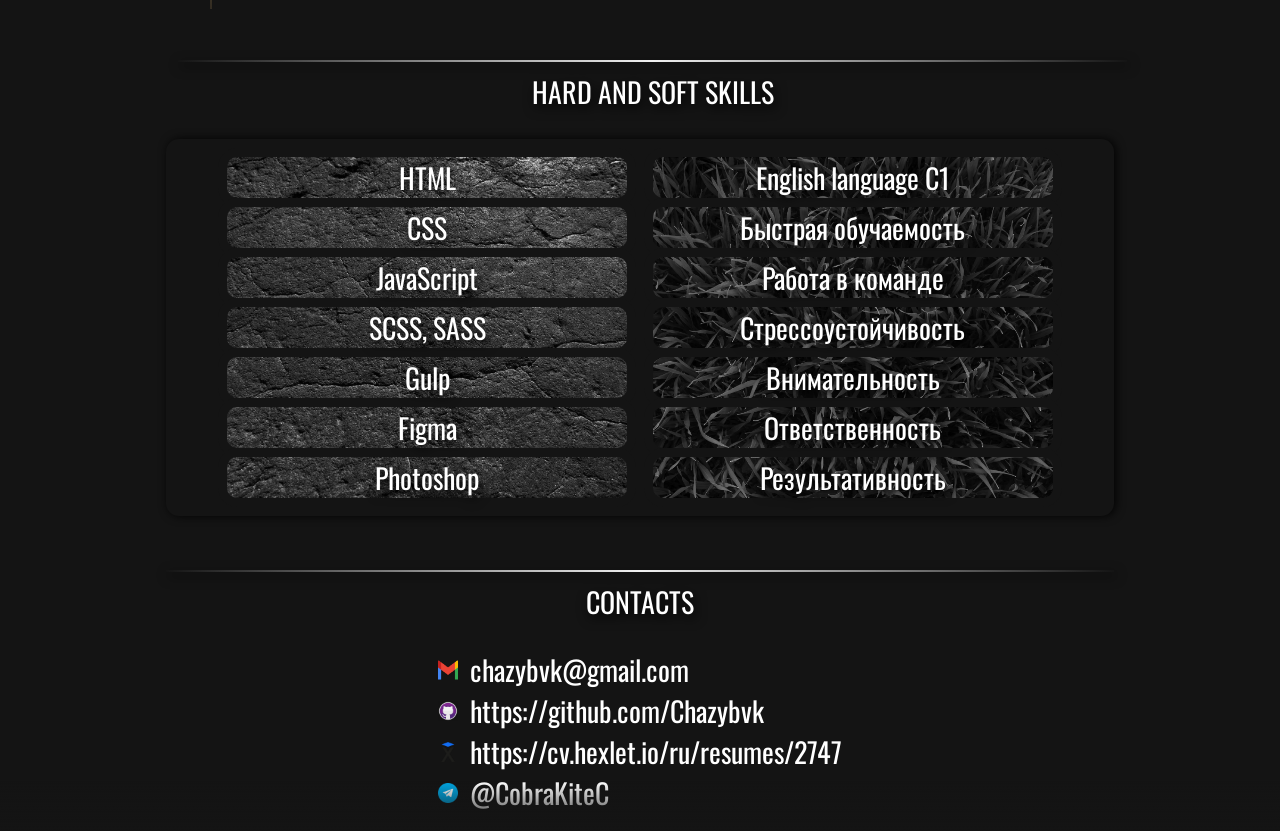
==== commit 2768e3b0: "Add files via upload" ====
--- a/index.html
+++ b/index.html
@@ -1,262 +1,293 @@
-<!DOCTYPE html>
-<html lang="en">
-<head>
-    <meta charset="UTF-8">
-    <meta name="viewport" content="width=device-width, initial-scale=1.0">
-    <title>Document</title>
-    <link rel="stylesheet" href="css/style.min.css">
-	<link rel="preconnect" href="https://fonts.googleapis.com">
-	<link rel="preconnect" href="https://fonts.gstatic.com" crossorigin>
-	<link href="https://fonts.googleapis.com/css2?family=Oswald&display=swap" rel="stylesheet">
-</head>
-    <body class="emerge" data-spin="true">
-        <!-- Обложка общая -->
-    <div class="wrapper">
-        <!-- Первая секция -->
-    <section class="firstSection allsections">
-        <!-- Оболочка контента -->
-        <div class="parallaxBody">
-                <img class="birds birds1" src="images/birds.gif">
-                <img class="birds birds2" src="images/birds.gif">
-                <img class="birds birds3" src="images/birds.gif">
-                <img class="birds birds4" src="images/birds.gif">
-                <img class="birds birds5" src="images/birds.gif">
-                <img class="birds birds6" src="images/birds.gif">
-            <div class="parallaxContainer">
-                <div class="justText text1 _anim-items"><p>Konstantin</p></div>
-                <div class="justText text2 _anim-items"><p>Boltyshev</p></div>
-            </div>	
-                    <div class="parallaxForest parallaxItem" data-speed="0.05"></div>
-                    <div class="parallaxMountains parallaxItem" data-speed="0.03"></div>
-        </div>
-    
-        <!-- Оболочка контента конец -->
-        
-        <!-- Первая секция конец -->
-    </section>
-    
-        <!-- Вторая секция -->
-    <section class="secondSection allsections">
-        <div class="wrapperWrapper">
-            <div class="catcher catcher1">
-                    <div class="catch catch1"></div>
-                    </div>
-                    <div class="catcher catcher2">
-                    <div class="catch catch2"></div>
-                    </div>
-                    <div class="catcher catcher3">
-                    <div class="catch catch3"></div>
-                    </div>
-                    <div class="catcher catcher4">
-                    <div class="catch catch4"></div>
-                    </div>
-                    <div class="catcher catcher5">
-                    <div class="catch catch5"></div>
-                    </div>
-                    <div class="catcher catcher6">
-                    <div class="catch catch6"></div>
-                    </div>
-        <div class="wrapperForest"></div>
-        </div>
-        <!-- Оболочка контента -->
-        <div class="content">
-    
-            <div class="secondText titleText _anim-items">
-                <p>Протфолио Junior front-end</p>
-            </div>
-    
-            <div class="secondPageRow">
-        <!-- Блок -->
-                <div class="aboutMe _anim-items">
-                    <div class="aboutText titleText">
-                        <p>обо мне</p>
-                    </div>
-                    <div class="aboutPhoto">
-                        <img class="me" src="images/me2.jpg">
-                    </div>
-    
-                    <div class="aboutText">
-                        <p>Привет! Меня зовут Константин, мне 28 лет и я активно учусь и занимаюсь Web-разработкой, адаптивной и кросс-браузреной версткой (в том числе и по макету любой сложности)</p>
-                    </div>
-                </div>
-        <!-- Блок -->
-                <div class="containerCarousel _anim-items">
-                    <div class="aboutText titleText">
-                        <p>сертификаты</p>
-                    </div>
-                    <div class="carousel">
-                        <div class="image"></div>
-                        <div class="image"></div>
-                        <div class="image"></div>
-                        <div class="image"></div>
-                    </div>
-                    <div class="aboutText">
-                        <p>Некоторые из имеющихся, собранных на данный момент. Серитификаты являются подтверждением владения элементарными и продвинутыми умениями в данной дисциплине</p>
-                    </div>
-                </div>
-        <!-- Оболочка контента конец -->
-        </div>
-        <!-- Вторая секция конец -->
-    </section>
-    <!-- Третья секция -->
-    <section class="thirdSection allsections">
-        <div class="wrapperWrapper">
-            <div class="wrapperMountains"></div>
-        <!-- контент начало -->
-        <div class="content">
-            <div class="secondText titleText _anim-items">
-                <p>Примеры работ</p>
-            </div>
-    
-    <div class="thirdPageRow">
-        <div class="examples _anim-items">
-            <!-- Слайдер -->		
-        <div class="slider">
-            <button class="previous btn">&#10094;</button>
-            <button class="next btn">&#10095;</button>
-    
-            <div class="sliderScene">
-                <a class="sliderImage firstSlide" href="https://chazybvk.github.io/CalculatorJS/" target="_blank">
-                </a>
-                <a class="sliderImage secondSlide" href="https://chazybvk.github.io/Portfolio-Claret/" target="_blank">
-                </a>
-                <a class="sliderImage thirdSlide" href="https://chazybvk.github.io/Example-for-skillfactory/" target="_blank">
-                </a>
-                <a class="sliderImage fourthSlide" href="https://chazybvk.github.io/EMAAR-test/" target="_blank">
-                </a>
-            </div>
-        </div>
-    <!-- Слайдер -->
-    
-    </div>
-    
-    <div class="examplesDescription _anim-items">
-        <div class="aboutText titleText descrTitleSecond">
-            <p>Ресторан высокой кухни</p>
-        </div>
-        <div class="aboutText descrTextSecond">
-            <p>Лендинг, сделанный для ресторана высокой кухни Claret Cafe в центре Санкт-Петербурга. Ресторан работает при пятизвездочном отеле "Гельвеция" и являлся первой коммерческой работой.</p>
-        </div>
-            <div class="aboutText titleText descrTitleFirst">
-            <p>calculator test</p>
-        </div>
-        <div class="aboutText descrTextFirst">
-            <p>Многие компании при приеме на работу предлагают выполнить простое задание - несложный <span>UI</span> и программирование калькулятора на движке браузера.</p>
-        </div>
-            <div class="aboutText titleText descrTitleThird">
-            <p>Верстка по макету из Figma</p>
-        </div>
-        <div class="aboutText descrTextThird">
-            <p>Простая верстка по макету, взятому из Figma. Конкретно данный пример предполагал только 2 варианта адаптивности - полноэкранная и мобильная версия.</p>
-        </div>
-            <div class="aboutText titleText descrTitleFourth">
-            <p>Тестовое задание EMAAR</p>
-        </div>
-        <div class="aboutText descrTextFourth">
-            <p>Тестовое задание на позицию верстальщика. Предусмотрен полный адаптив для любого типа экрана, а так же мобильная версия</p>
-        </div>
-    
-    
-    </div>
-    
-    </div>
-    
-    <!-- контент конец -->
-        </div>
-    <!-- Третья секция конец -->
-    </div>	
-    </section>
-    
-    <!-- Четвертая секция -->
-    <section class="thirdSection allsections">
-        <div class="wrapperWrapper">
-            <div class="catcher catcher1">
-                    <div class="catch catch1"></div>
-                    </div>
-                    <div class="catcher catcher2">
-                    <div class="catch catch2"></div>
-                    </div>
-                    <div class="catcher catcher3">
-                    <div class="catch catch3"></div>
-                    </div>
-                    <div class="catcher catcher4">
-                    <div class="catch catch4"></div>
-                    </div>
-                    <div class="catcher catcher5">
-                    <div class="catch catch5"></div>
-                    </div>
-                    <div class="catcher catcher6">
-                    <div class="catch catch6"></div>
-                    </div>
-        </div>
-
-        <div class="contentbox">
-        
-        <div class="content">
-            
-            <div class="secondText titleText _anim-items">
-                <p>Hard and soft skills</p>
-            </div>
-    
-        <div class="fourthPageRow _anim-items">
-
-            <div class="fourthPageColumn">
-                <ul>
-                    <li><p>HTML</p></li>
-                    <li><p>CSS</p></li>
-                    <li><p>JavaScript</p></li>
-                    <li><p>SCSS, SASS</p></li>
-                    <li><p>Gulp</p></li>
-                    <li><p>Figma</p></li>
-                    <li><p>Photoshop</p></li>
-                </ul>
-
-            </div>
-
-            <div class="fourthPageColumn">
-                <ul>
-                    <li><p>English language C1</p></li>
-                    <li><p>Быстрая обучаемость</p></li>
-                    <li><p>Работа в команде</p></li>
-                    <li><p>Стрессоустойчивость</p></li>
-                    <li><p>Внимательность</p></li>
-                    <li><p>Отвественность</p></li>
-                    <li><p>Результативность</p></li>
-                </ul>
-            </div>
-
-        </div>
-
-    </div>
-
-    <div class="content anotherContent">
-        <div class="secondText titleText _anim-items">
-            <p>Contacts</p>
-        </div>
-
-        <div class="fourthPageColumn _anim-items">
-            <ul>
-                <li><div class="imgs one"></div><p>chazybvk@gmail.com</p></li>
-                <li><div class="imgs two"></div><p>https://github.com/Chazybvk</p></li>
-                <li><div class="imgs three"></div><p>https://cv.hexlet.io/ru/resumes/2747</p></li>
-                <li><div class="imgs four"></div><p>@CobraKiteC</p></li>
-            </ul>
-        </div>
-    </div>
-    
-    <!-- контент конец -->
-        
-        </div>
-    
-    <!-- Четвертая секция конец -->
-</section>
-    
-    
-    
-        <!-- Обложка общая конец -->
-    </div>
-    </body>
-
-    <script src="js/main.min.js"></script>
-</body>
-</html>
+<!DOCTYPE html>
+<html lang="ru">
+<head>
+    <meta charset="UTF-8">
+    <meta name="viewport" content="width=device-width, initial-scale=1.0">
+
+    <title>Konstantin Boltyshev — Frontend Developer</title>
+    <meta name="description" content="Портфолио Константина Болтышева — фронтенд-разработчика. Адаптивная и кросс-браузерная вёрстка по макетам любой сложности: HTML, CSS, JavaScript, SCSS, Figma.">
+    <meta name="keywords" content="Константин Болтышев, фронтенд, frontend developer, вёрстка, HTML, CSS, JavaScript, SCSS, портфолио">
+    <meta name="author" content="Konstantin Boltyshev">
+    <meta name="theme-color" content="#141414">
+
+    <!-- Open Graph / Twitter -->
+    <meta property="og:type" content="website">
+    <meta property="og:title" content="Konstantin Boltyshev — Frontend Developer">
+    <meta property="og:description" content="Портфолио фронтенд-разработчика: адаптивная и кросс-браузерная вёрстка, HTML/CSS/JS/SCSS, Figma.">
+    <meta property="og:url" content="https://chazybvk.github.io/Portfolio/">
+    <meta property="og:image" content="https://chazybvk.github.io/Portfolio/og.jpg">
+    <meta name="twitter:card" content="summary_large_image">
+    <meta name="twitter:title" content="Konstantin Boltyshev — Frontend Developer">
+    <meta name="twitter:description" content="Портфолио фронтенд-разработчика: адаптивная и кросс-браузерная вёрстка.">
+    <meta name="twitter:image" content="https://chazybvk.github.io/Portfolio/og.jpg">
+
+    <link rel="icon" type="image/svg+xml" href="favicon.svg">
+
+    <link rel="preconnect" href="https://fonts.googleapis.com">
+    <link rel="preconnect" href="https://fonts.gstatic.com" crossorigin>
+    <link href="https://fonts.googleapis.com/css2?family=Oswald:wght@300;400;500;600&display=swap" rel="stylesheet">
+
+    <link rel="stylesheet" href="css/style.min.css">
+    <link rel="stylesheet" href="css/enhance.css">
+</head>
+    <body>
+
+    <!-- UI overlays -->
+    <div id="preloader">
+        <div class="preloader-ring"></div>
+        <div class="preloader-name">Boltyshev</div>
+    </div>
+    <div id="scroll-progress"></div>
+    <div id="cursor-glow"></div>
+    <nav id="nav-dots" aria-label="Навигация по секциям"></nav>
+    <button id="to-top" type="button" aria-label="Наверх">&#8593;</button>
+
+        <!-- Обложка общая -->
+    <div class="wrapper">
+        <!-- Первая секция -->
+    <section class="firstSection allsections">
+        <!-- Оболочка контента -->
+        <div class="parallaxBody">
+                <img class="birds birds1" src="images/birds.gif" alt="">
+                <img class="birds birds2" src="images/birds.gif" alt="">
+                <img class="birds birds3" src="images/birds.gif" alt="">
+                <img class="birds birds4" src="images/birds.gif" alt="">
+                <img class="birds birds5" src="images/birds.gif" alt="">
+                <img class="birds birds6" src="images/birds.gif" alt="">
+            <div class="parallaxContainer">
+                <div class="justText text1 _anim-items"><p>Konstantin</p></div>
+                <div class="justText text2 _anim-items"><p>Boltyshev</p></div>
+            </div>
+                    <div class="parallaxForest parallaxItem" data-speed="0.05"></div>
+                    <div class="parallaxMountains parallaxItem" data-speed="0.03"></div>
+        </div>
+
+        <!-- Оболочка контента конец -->
+
+        <!-- Первая секция конец -->
+    </section>
+
+        <!-- Вторая секция -->
+    <section class="secondSection allsections">
+        <div class="wrapperWrapper">
+            <div class="catcher catcher1">
+                    <div class="catch catch1"></div>
+                    </div>
+                    <div class="catcher catcher2">
+                    <div class="catch catch2"></div>
+                    </div>
+                    <div class="catcher catcher3">
+                    <div class="catch catch3"></div>
+                    </div>
+                    <div class="catcher catcher4">
+                    <div class="catch catch4"></div>
+                    </div>
+                    <div class="catcher catcher5">
+                    <div class="catch catch5"></div>
+                    </div>
+                    <div class="catcher catcher6">
+                    <div class="catch catch6"></div>
+                    </div>
+        <div class="wrapperForest"></div>
+        </div>
+        <!-- Оболочка контента -->
+        <div class="content">
+
+            <div class="secondText titleText _anim-items">
+                <p>Портфолио · Frontend Developer</p>
+            </div>
+
+            <div class="secondPageRow">
+        <!-- Блок -->
+                <div class="aboutMe _anim-items">
+                    <div class="aboutText titleText">
+                        <p>обо мне</p>
+                    </div>
+                    <div class="aboutPhoto">
+                        <img class="me" src="images/me2.jpg" alt="Константин Болтышев">
+                    </div>
+
+                    <div class="aboutText">
+                        <p>Привет! Меня зовут Константин, и я активно занимаюсь Web-разработкой: адаптивной и кросс-браузерной вёрсткой, в том числе по макету любой сложности.</p>
+                    </div>
+                </div>
+        <!-- Блок -->
+                <div class="containerCarousel _anim-items">
+                    <div class="aboutText titleText">
+                        <p>сертификаты</p>
+                    </div>
+                    <div class="carousel">
+                        <div class="image"></div>
+                        <div class="image"></div>
+                        <div class="image"></div>
+                        <div class="image"></div>
+                    </div>
+                    <div class="aboutText">
+                        <p>Некоторые из собранных на данный момент. Сертификаты подтверждают владение базовыми и продвинутыми навыками в данной дисциплине.</p>
+                    </div>
+                </div>
+            </div>
+        <!-- Оболочка контента конец -->
+        </div>
+        <!-- Вторая секция конец -->
+    </section>
+    <!-- Третья секция -->
+    <section class="thirdSection allsections">
+        <div class="wrapperWrapper">
+            <div class="wrapperMountains"></div>
+        <!-- контент начало -->
+        <div class="content">
+            <div class="secondText titleText _anim-items">
+                <p>Примеры работ</p>
+            </div>
+
+    <div class="thirdPageRow">
+        <div class="examples _anim-items">
+            <!-- Слайдер -->
+        <div class="slider">
+            <button class="previous btn" aria-label="Предыдущая работа">&#10094;</button>
+            <button class="next btn" aria-label="Следующая работа">&#10095;</button>
+
+            <div class="sliderScene" id="sliderScene"></div>
+        </div>
+    <!-- Слайдер -->
+
+    </div>
+
+    <div class="examplesDescription _anim-items">
+        <div class="aboutText titleText" id="projTitle"><p></p></div>
+        <div class="aboutText" id="projText"><p></p></div>
+        <div class="projMeta">
+            <span id="projCounter"></span>
+            <a id="projLink" class="projLink" href="#" target="_blank" rel="noopener">Открыть сайт &#8599;</a>
+        </div>
+    </div>
+
+    </div>
+
+    <!-- контент конец -->
+        </div>
+    <!-- Третья секция конец -->
+    </div>
+    </section>
+
+    <!-- Четвертая секция -->
+    <section class="thirdSection allsections">
+        <div class="wrapperWrapper">
+            <div class="catcher catcher1">
+                    <div class="catch catch1"></div>
+                    </div>
+                    <div class="catcher catcher2">
+                    <div class="catch catch2"></div>
+                    </div>
+                    <div class="catcher catcher3">
+                    <div class="catch catch3"></div>
+                    </div>
+                    <div class="catcher catcher4">
+                    <div class="catch catch4"></div>
+                    </div>
+                    <div class="catcher catcher5">
+                    <div class="catch catch5"></div>
+                    </div>
+                    <div class="catcher catcher6">
+                    <div class="catch catch6"></div>
+                    </div>
+        </div>
+
+        <div class="contentbox">
+
+        <div class="content expBlock">
+
+            <div class="secondText titleText _anim-items">
+                <p>Опыт работы</p>
+            </div>
+            <div class="expSub _anim-items"><p>Более 4 лет коммерческой разработки</p></div>
+
+            <div class="timeline _anim-items">
+                <div class="tl-item">
+                    <div class="tl-head">
+                        <span class="tl-role">HTML-верстальщик</span>
+                        <span class="tl-date">Июль 2023 — н.в.</span>
+                    </div>
+                    <div class="tl-company">ONKRON</div>
+                    <p class="tl-desc">Вёрстка макетов (HTML, CSS, JavaScript, PHP), оптимизация скорости загрузки интернет-магазина на Shopify, контент-менеджмент.</p>
+                </div>
+                <div class="tl-item">
+                    <div class="tl-head">
+                        <span class="tl-role">HTML-Developer · middle</span>
+                        <span class="tl-date">Сентябрь 2025 — Июль 2026</span>
+                    </div>
+                    <div class="tl-company">AdChampagne</div>
+                    <p class="tl-desc">Потоковая разработка и адаптация большого объёма лендингов с различными сценариями (воронками), подключение форм обратной связи, настройка передаваемых параметров.</p>
+                </div>
+            </div>
+
+        </div>
+
+        <div class="content">
+
+            <div class="secondText titleText _anim-items">
+                <p>Hard and soft skills</p>
+            </div>
+
+        <div class="fourthPageRow _anim-items">
+
+            <div class="fourthPageColumn">
+                <ul>
+                    <li><p>HTML</p></li>
+                    <li><p>CSS</p></li>
+                    <li><p>JavaScript</p></li>
+                    <li><p>SCSS, SASS</p></li>
+                    <li><p>Gulp</p></li>
+                    <li><p>Figma</p></li>
+                    <li><p>Photoshop</p></li>
+                </ul>
+
+            </div>
+
+            <div class="fourthPageColumn">
+                <ul>
+                    <li><p>English language C1</p></li>
+                    <li><p>Быстрая обучаемость</p></li>
+                    <li><p>Работа в команде</p></li>
+                    <li><p>Стрессоустойчивость</p></li>
+                    <li><p>Внимательность</p></li>
+                    <li><p>Ответственность</p></li>
+                    <li><p>Результативность</p></li>
+                </ul>
+            </div>
+
+        </div>
+
+    </div>
+
+    <div class="content anotherContent">
+        <div class="secondText titleText _anim-items">
+            <p>Contacts</p>
+        </div>
+
+        <div class="fourthPageColumn _anim-items">
+            <ul>
+                <li><div class="imgs one"></div><p>chazybvk@gmail.com</p></li>
+                <li><div class="imgs two"></div><p>https://github.com/Chazybvk</p></li>
+                <li><div class="imgs three"></div><p>https://cv.hexlet.io/ru/resumes/2747</p></li>
+                <li><div class="imgs four"></div><p>@CobraKiteC</p></li>
+            </ul>
+        </div>
+    </div>
+
+    <!-- контент конец -->
+
+        </div>
+
+    <!-- Четвертая секция конец -->
+</section>
+
+
+
+        <!-- Обложка общая конец -->
+    </div>
+
+    <script src="js/main.js" defer></script>
+    </body>
+</html>
--- a/css/enhance.css
+++ b/css/enhance.css
@@ -0,0 +1,343 @@
+/* ============================================================
+   Enhancement layer — loaded AFTER style.min.css.
+   Amplifies the existing dark / Oswald / gold aesthetic with
+   extra polish. Purely additive; base scene untouched.
+   Accent gold: #e3b873
+   ============================================================ */
+
+:root {
+  --gold: #e3b873;
+  --gold-soft: #f0d9a8;
+  --ink: #141414;
+}
+
+/* ---------- Preloader ---------- */
+#preloader {
+  position: fixed;
+  inset: 0;
+  z-index: 9999;
+  display: flex;
+  flex-direction: column;
+  align-items: center;
+  justify-content: center;
+  gap: 26px;
+  background: radial-gradient(120% 120% at 50% 40%, #1c1c1c 0%, #0e0e0e 100%);
+  transition: opacity 0.6s ease, visibility 0.6s ease;
+}
+#preloader.is-hidden {
+  opacity: 0;
+  visibility: hidden;
+  pointer-events: none;
+}
+.preloader-ring {
+  width: 58px;
+  height: 58px;
+  border-radius: 50%;
+  border: 2px solid rgba(227, 184, 115, 0.18);
+  border-top-color: var(--gold);
+  animation: pl-spin 0.9s linear infinite;
+}
+.preloader-name {
+  font-family: "Oswald", sans-serif;
+  font-size: 1.1rem;
+  letter-spacing: 0.5em;
+  text-transform: uppercase;
+  color: var(--gold);
+  opacity: 0.85;
+  padding-left: 0.5em;
+  animation: pl-pulse 1.6s ease-in-out infinite;
+}
+@keyframes pl-spin { to { transform: rotate(360deg); } }
+@keyframes pl-pulse { 0%,100% { opacity: 0.4; } 50% { opacity: 0.95; } }
+
+/* ---------- Scroll progress bar ---------- */
+#scroll-progress {
+  position: fixed;
+  top: 0;
+  left: 0;
+  width: 100%;
+  height: 3px;
+  z-index: 9000;
+  transform-origin: 0 50%;
+  transform: scaleX(0);
+  background: linear-gradient(90deg, var(--gold), var(--gold-soft));
+  box-shadow: 0 0 12px rgba(227, 184, 115, 0.6);
+  will-change: transform;
+}
+
+/* ---------- Section nav dots ---------- */
+#nav-dots {
+  position: fixed;
+  right: 22px;
+  top: 50%;
+  transform: translateY(-50%);
+  z-index: 9000;
+  display: flex;
+  flex-direction: column;
+  gap: 14px;
+}
+.nav-dot {
+  position: relative;
+  width: 11px;
+  height: 11px;
+  padding: 0;
+  border: 1.5px solid rgba(255, 255, 255, 0.55);
+  border-radius: 50%;
+  background: transparent;
+  cursor: pointer;
+  transition: transform 0.25s ease, background 0.25s ease, border-color 0.25s ease;
+}
+.nav-dot:hover { transform: scale(1.35); border-color: var(--gold); }
+.nav-dot.is-active {
+  background: var(--gold);
+  border-color: var(--gold);
+  box-shadow: 0 0 10px rgba(227, 184, 115, 0.8);
+}
+.nav-dot::after {
+  content: attr(data-tip);
+  position: absolute;
+  right: 22px;
+  top: 50%;
+  transform: translateY(-50%);
+  font-family: "Oswald", sans-serif;
+  font-size: 0.8rem;
+  letter-spacing: 0.08em;
+  text-transform: uppercase;
+  white-space: nowrap;
+  color: var(--gold-soft);
+  background: rgba(0, 0, 0, 0.7);
+  padding: 3px 9px;
+  border-radius: 4px;
+  opacity: 0;
+  pointer-events: none;
+  transition: opacity 0.2s ease;
+}
+.nav-dot:hover::after { opacity: 1; }
+@media (max-width: 700px) { #nav-dots { display: none; } }
+
+/* ---------- Back to top ---------- */
+#to-top {
+  position: fixed;
+  right: 22px;
+  bottom: 22px;
+  z-index: 9000;
+  width: 46px;
+  height: 46px;
+  display: grid;
+  place-items: center;
+  border: 1px solid rgba(227, 184, 115, 0.5);
+  border-radius: 50%;
+  background: rgba(20, 20, 20, 0.65);
+  backdrop-filter: blur(6px);
+  color: var(--gold);
+  font-size: 1.4rem;
+  line-height: 1;
+  cursor: pointer;
+  opacity: 0;
+  transform: translateY(14px);
+  pointer-events: none;
+  transition: opacity 0.3s ease, transform 0.3s ease, background 0.3s ease;
+}
+#to-top.is-visible { opacity: 1; transform: translateY(0); pointer-events: auto; }
+#to-top:hover { background: var(--gold); color: var(--ink); }
+
+/* ---------- Cursor glow ---------- */
+#cursor-glow {
+  position: fixed;
+  top: 0;
+  left: 0;
+  width: 320px;
+  height: 320px;
+  margin: -160px 0 0 -160px;
+  border-radius: 50%;
+  pointer-events: none;
+  z-index: 8000;
+  background: radial-gradient(circle, rgba(227, 184, 115, 0.16) 0%, rgba(227, 184, 115, 0) 62%);
+  mix-blend-mode: screen;
+  will-change: transform;
+}
+@media (max-width: 900px) { #cursor-glow { display: none; } }
+
+/* ---------- Hero name: gold shimmer ---------- */
+.text1 p, .text2 p {
+  background: linear-gradient(100deg, #ffffff 0%, var(--gold-soft) 42%, var(--gold) 52%, #ffffff 66%);
+  background-size: 220% 100%;
+  -webkit-background-clip: text;
+  background-clip: text;
+  -webkit-text-fill-color: transparent;
+  color: transparent;
+  animation: sheen 6s ease-in-out infinite;
+}
+@keyframes sheen { 0%,100% { background-position: 120% 0; } 50% { background-position: -20% 0; } }
+
+/* ---------- Reveal easing polish ---------- */
+._anim-items {
+  transition: opacity 0.8s ease, transform 0.9s cubic-bezier(0.16, 1, 0.3, 1);
+}
+
+/* ---------- Hover lift: project slides & list items ---------- */
+.sliderImage { transition: filter 0.35s ease, box-shadow 0.35s ease; }
+.sliderImage:hover {
+  filter: brightness(1.08) saturate(1.05);
+  box-shadow: 0 18px 50px rgba(0, 0, 0, 0.55), 0 0 0 1px rgba(227, 184, 115, 0.35);
+}
+.fourthPageColumn ul li {
+  transition: transform 0.28s ease, color 0.28s ease;
+}
+.fourthPageColumn ul li:hover { transform: translateX(8px); }
+.fourthPageColumn ul li:hover p { color: var(--gold-soft); }
+
+/* Slider arrows: gold on hover */
+.btn { transition: color 0.25s ease, transform 0.25s ease; }
+.btn:hover { color: var(--gold); transform: scale(1.15); }
+
+/* ---------- Slider preview slides (data-driven) ---------- */
+.sliderImage {
+  background-size: cover;
+  background-position: center;
+  background-repeat: no-repeat;
+  border-radius: 10px;
+  box-shadow: 0 20px 55px rgba(0, 0, 0, 0.55);
+  cursor: pointer;
+  transition: transform 0.9s cubic-bezier(0.16, 1, 0.3, 1),
+              scale 0.9s cubic-bezier(0.16, 1, 0.3, 1),
+              opacity 0.7s ease, filter 0.7s ease, box-shadow 0.35s ease;
+}
+.sliderImage:hover {
+  box-shadow: 0 22px 60px rgba(0, 0, 0, 0.6), 0 0 0 1px rgba(227, 184, 115, 0.4);
+}
+
+/* ---------- Project meta (counter + link) ---------- */
+.projMeta {
+  display: flex;
+  align-items: center;
+  gap: 22px;
+  margin-top: 14px;
+  flex-wrap: wrap;
+  justify-content: center;
+}
+#projCounter {
+  font-family: "Oswald", sans-serif;
+  font-size: 0.95rem;
+  letter-spacing: 0.15em;
+  color: rgba(255, 255, 255, 0.6);
+}
+.projLink {
+  display: inline-block;
+  font-family: "Oswald", sans-serif;
+  font-size: 1rem;
+  letter-spacing: 0.06em;
+  text-transform: uppercase;
+  color: var(--ink);
+  background: var(--gold);
+  padding: 10px 22px;
+  border-radius: 6px;
+  text-decoration: none;
+  transition: transform 0.25s ease, background 0.25s ease, box-shadow 0.25s ease;
+}
+.projLink:hover {
+  background: var(--gold-soft);
+  transform: translateY(-2px);
+  box-shadow: 0 10px 24px rgba(227, 184, 115, 0.35);
+}
+
+/* ---------- Work experience timeline ---------- */
+.expBlock { width: 90%; max-width: 1000px; margin: 0 auto; }
+.expSub { text-align: center; margin: -6px 0 34px; opacity: 0; transform: translateY(20px); }
+/* base CSS only reveals named selectors, so reveal the new ones explicitly */
+.expSub._active, .timeline._active { opacity: 1; transform: translateY(0); }
+.expSub p {
+  font-family: "Oswald", sans-serif;
+  font-size: 1.1rem;
+  letter-spacing: 0.12em;
+  text-transform: uppercase;
+  color: var(--gold);
+}
+.timeline {
+  position: relative;
+  padding-left: 34px;
+  opacity: 0;
+  transform: translateY(28px);
+}
+.timeline::before {
+  content: "";
+  position: absolute;
+  left: 7px;
+  top: 6px;
+  bottom: 6px;
+  width: 2px;
+  background: linear-gradient(180deg, var(--gold), rgba(227, 184, 115, 0.15));
+}
+.tl-item {
+  position: relative;
+  margin-bottom: 34px;
+  padding: 20px 26px;
+  background: rgba(255, 255, 255, 0.04);
+  border: 1px solid rgba(255, 255, 255, 0.08);
+  border-radius: 12px;
+  transition: transform 0.3s ease, border-color 0.3s ease, background 0.3s ease;
+}
+.tl-item:hover {
+  transform: translateX(6px);
+  border-color: rgba(227, 184, 115, 0.4);
+  background: rgba(227, 184, 115, 0.06);
+}
+.tl-item::before {
+  content: "";
+  position: absolute;
+  left: -34px;
+  top: 26px;
+  width: 14px;
+  height: 14px;
+  border-radius: 50%;
+  background: var(--gold);
+  box-shadow: 0 0 0 4px rgba(227, 184, 115, 0.18);
+}
+.tl-head {
+  display: flex;
+  justify-content: space-between;
+  align-items: baseline;
+  gap: 14px;
+  flex-wrap: wrap;
+}
+.tl-role {
+  font-family: "Oswald", sans-serif;
+  font-size: 1.5rem;
+  font-weight: 500;
+  color: #fff;
+}
+.tl-date {
+  font-family: "Oswald", sans-serif;
+  font-size: 1rem;
+  letter-spacing: 0.05em;
+  color: rgba(255, 255, 255, 0.55);
+  white-space: nowrap;
+}
+.tl-company {
+  font-family: "Oswald", sans-serif;
+  font-size: 1.15rem;
+  letter-spacing: 0.14em;
+  text-transform: uppercase;
+  color: var(--gold);
+  margin: 4px 0 10px;
+}
+.tl-desc {
+  font-family: "Oswald", sans-serif;
+  font-size: 1.1rem;
+  font-weight: 300;
+  line-height: 1.5;
+  color: rgba(255, 255, 255, 0.82);
+}
+@media (max-width: 700px) {
+  .tl-role { font-size: 1.3rem; }
+  .tl-desc { font-size: 1rem; }
+}
+
+/* ---------- Accessibility ---------- */
+:focus-visible { outline: 2px solid var(--gold); outline-offset: 3px; }
+
+@media (prefers-reduced-motion: reduce) {
+  .text1 p, .text2 p { animation: none; }
+  .preloader-name { animation: none; }
+  * { scroll-behavior: auto !important; }
+}
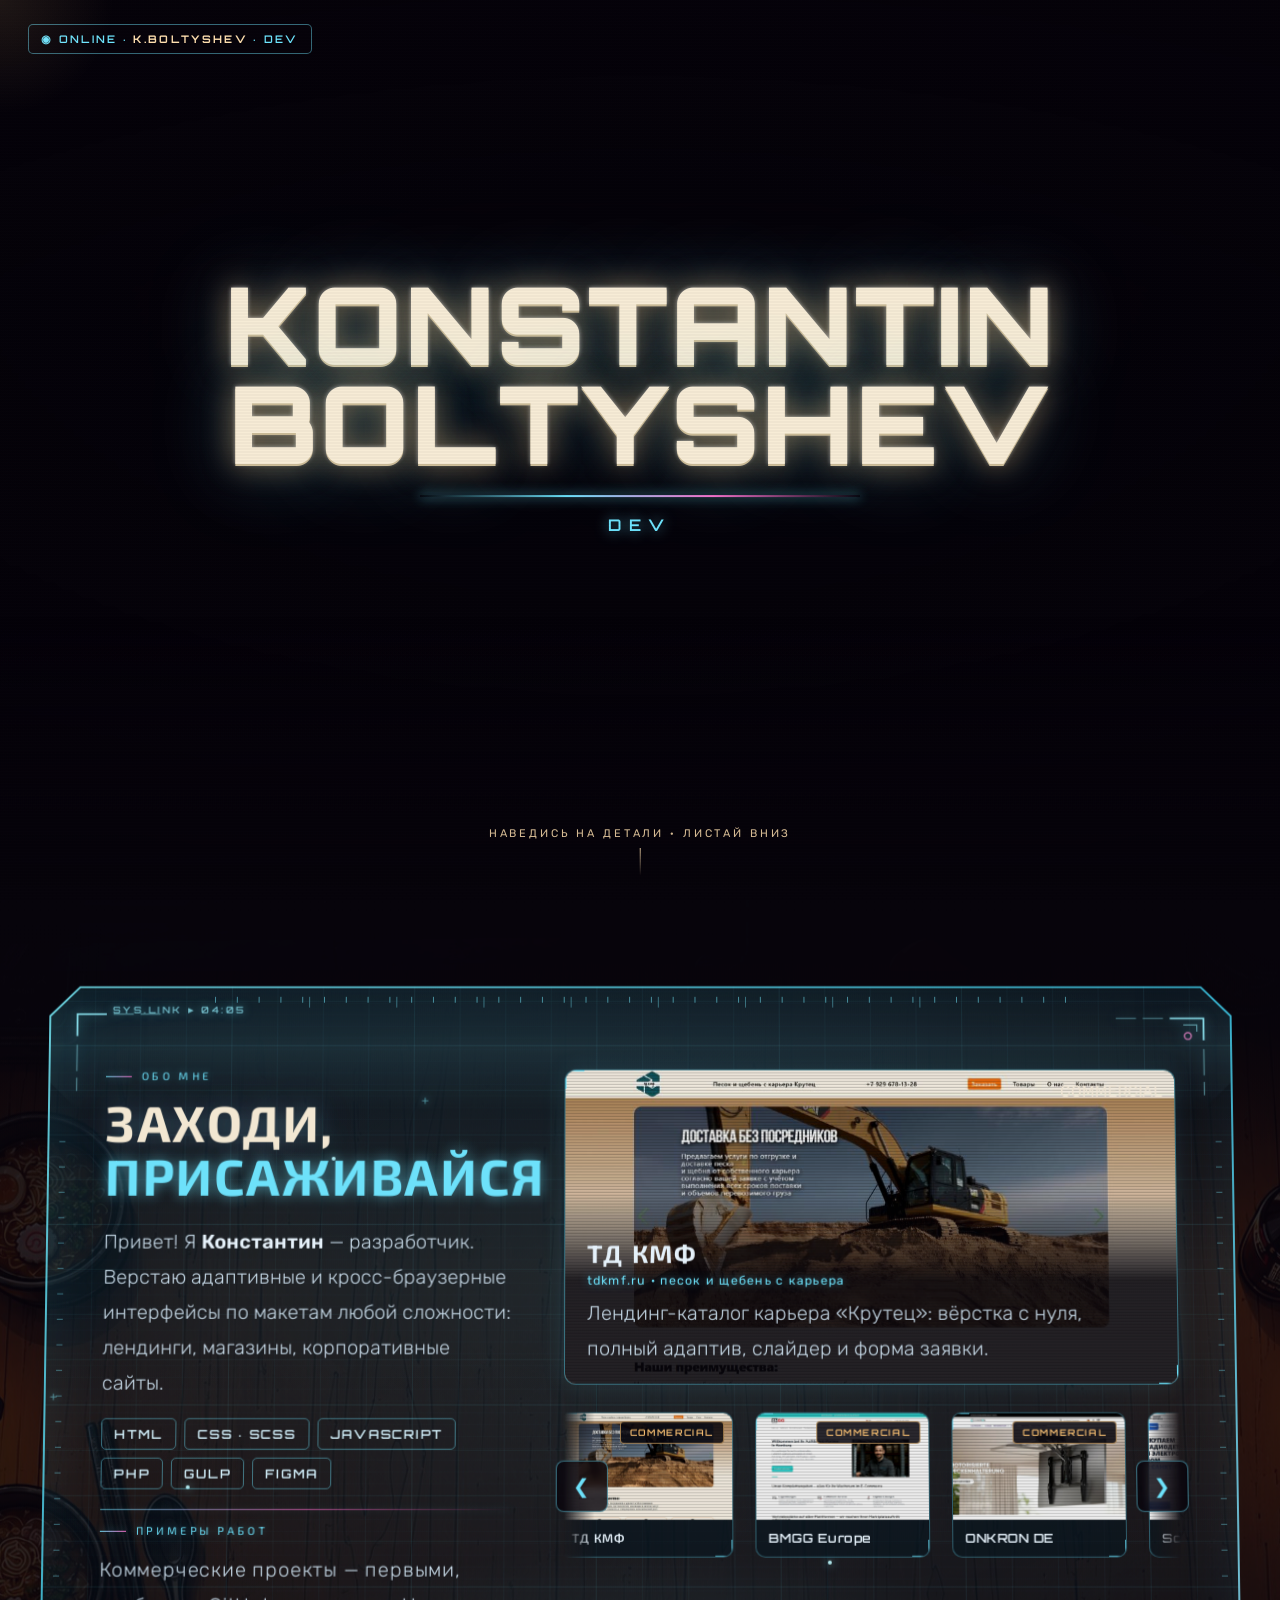
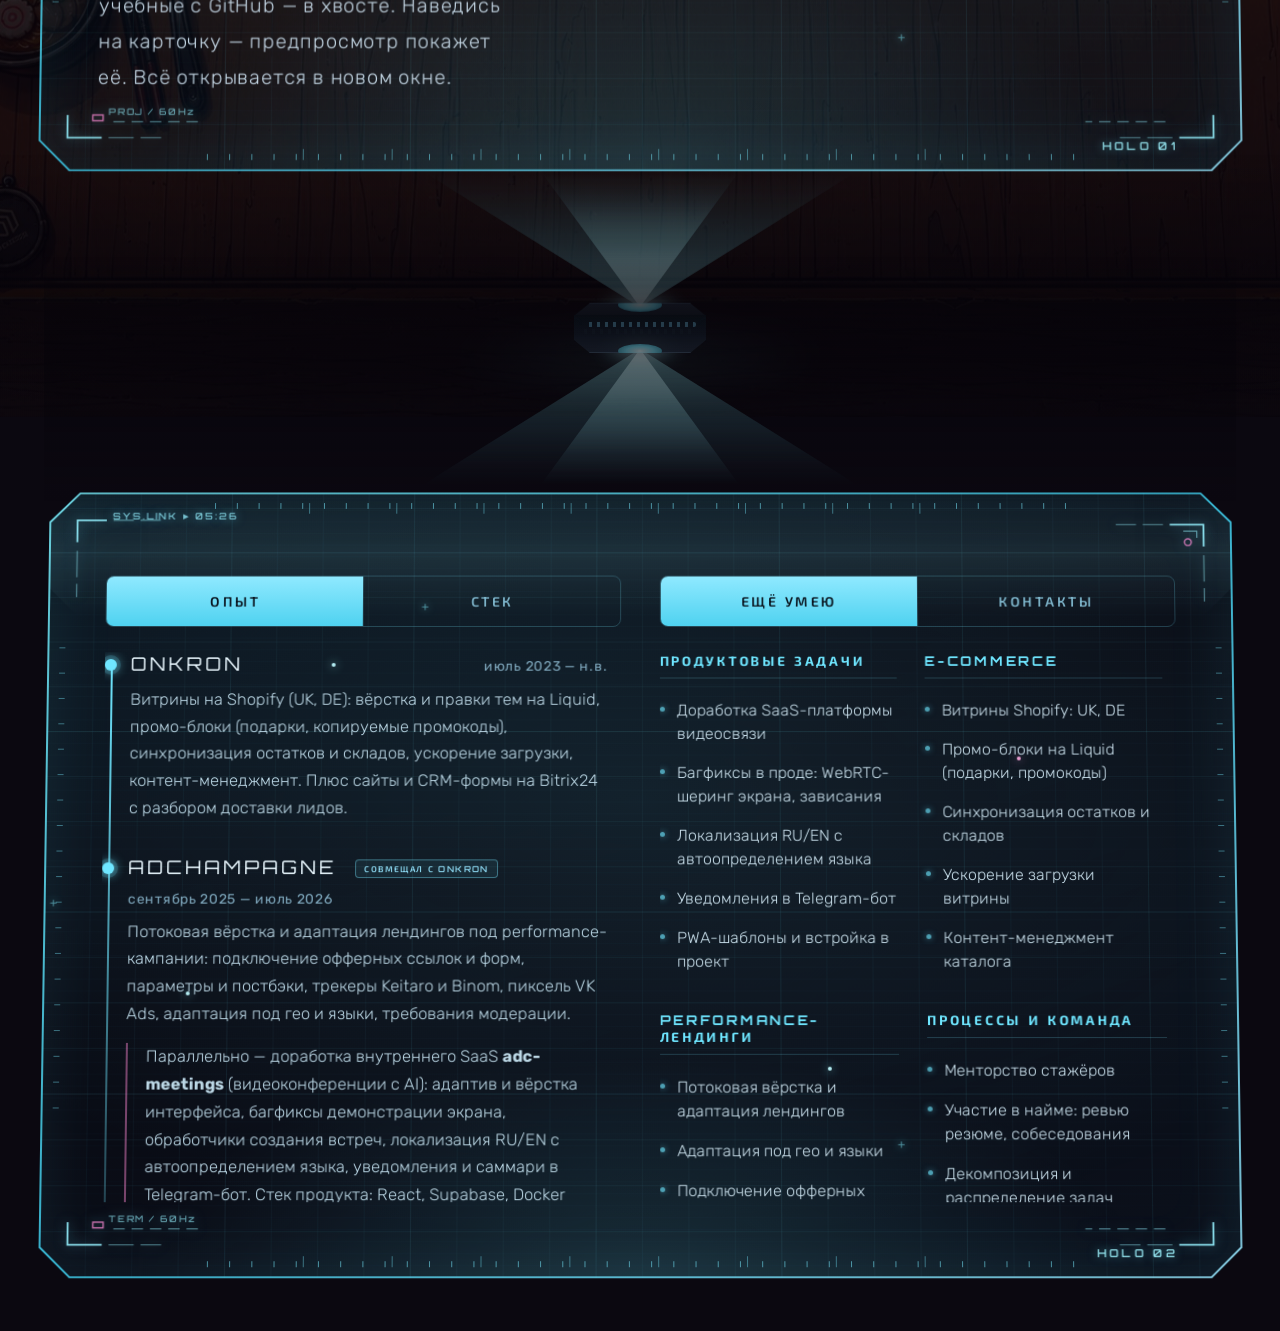
==== commit ca7c47ea: "Replace portfolio with cyberpunk welcome page" ====
--- a/index.html
+++ b/index.html
@@ -1,293 +1,1248 @@
 <!DOCTYPE html>
 <html lang="ru">
 <head>
-    <meta charset="UTF-8">
-    <meta name="viewport" content="width=device-width, initial-scale=1.0">
-
-    <title>Konstantin Boltyshev — Frontend Developer</title>
-    <meta name="description" content="Портфолио Константина Болтышева — фронтенд-разработчика. Адаптивная и кросс-браузерная вёрстка по макетам любой сложности: HTML, CSS, JavaScript, SCSS, Figma.">
-    <meta name="keywords" content="Константин Болтышев, фронтенд, frontend developer, вёрстка, HTML, CSS, JavaScript, SCSS, портфолио">
-    <meta name="author" content="Konstantin Boltyshev">
-    <meta name="theme-color" content="#141414">
-
-    <!-- Open Graph / Twitter -->
-    <meta property="og:type" content="website">
-    <meta property="og:title" content="Konstantin Boltyshev — Frontend Developer">
-    <meta property="og:description" content="Портфолио фронтенд-разработчика: адаптивная и кросс-браузерная вёрстка, HTML/CSS/JS/SCSS, Figma.">
-    <meta property="og:url" content="https://chazybvk.github.io/Portfolio/">
-    <meta property="og:image" content="https://chazybvk.github.io/Portfolio/og.jpg">
-    <meta name="twitter:card" content="summary_large_image">
-    <meta name="twitter:title" content="Konstantin Boltyshev — Frontend Developer">
-    <meta name="twitter:description" content="Портфолио фронтенд-разработчика: адаптивная и кросс-браузерная вёрстка.">
-    <meta name="twitter:image" content="https://chazybvk.github.io/Portfolio/og.jpg">
-
-    <link rel="icon" type="image/svg+xml" href="favicon.svg">
-
-    <link rel="preconnect" href="https://fonts.googleapis.com">
-    <link rel="preconnect" href="https://fonts.gstatic.com" crossorigin>
-    <link href="https://fonts.googleapis.com/css2?family=Oswald:wght@300;400;500;600&display=swap" rel="stylesheet">
-
-    <link rel="stylesheet" href="css/style.min.css">
-    <link rel="stylesheet" href="css/enhance.css">
+<meta charset="UTF-8">
+<meta name="viewport" content="width=device-width, initial-scale=1.0">
+<title>Konstantin Boltyshev — DEV</title>
+<meta name="description" content="Konstantin Boltyshev — DEV. Уютный киберпанк-велком: живая лапшичная с дождём, паром и неоном.">
+<meta name="theme-color" content="#0b0810">
+<link rel="preconnect" href="https://fonts.googleapis.com">
+<link rel="preconnect" href="https://fonts.gstatic.com" crossorigin>
+<link href="https://fonts.googleapis.com/css2?family=Orbitron:wght@600;700;800;900&family=Exo+2:wght@400;500;600;700;800;900&family=Rubik:wght@300;400;500;600&display=swap" rel="stylesheet">
+<style>
+:root{--cyan:#6fe6ff;--pink:#ff6fce;--amber:#ffc575;--warm:#ffe0b0;--cream:#f7ecd6;--ink:#0b0810}
+*{margin:0;padding:0;box-sizing:border-box}
+html{scroll-behavior:smooth;overflow-x:hidden}
+body{font-family:"Rubik","Exo 2",sans-serif;background:#0b0810;color:#f3e9d8;overflow-x:hidden;cursor:default}
+::selection{background:var(--pink);color:#12060f}
+a{color:inherit;text-decoration:none}
+
+/* ---------- FIXED SCENE ---------- */
+#stage{position:fixed;inset:0;z-index:0;overflow:hidden;background:#0b0810}
+#frame{position:absolute;top:50%;left:50%;width:max(100vw,179.17vh);aspect-ratio:2752/1536;
+  transform:translate(-50%,-50%);will-change:transform;
+  background:#0b0810 center/cover no-repeat;background-image:url("assets/bg-street.jpg");
+  filter:brightness(.6) saturate(1.02) contrast(1.02)}
+
+/* burning / glow animations */
+@keyframes gBreath{0%,100%{opacity:.45;transform:scale(1)}50%{opacity:.9;transform:scale(1.09)}}
+@keyframes gZap{0%,37%,41%,100%{opacity:.8}38%{opacity:.2}40%{opacity:.65}63%{opacity:1}64%{opacity:.5}66%{opacity:.95}86%{opacity:.55}}
+@keyframes gShim{0%,100%{opacity:.5}22%{opacity:.95}47%{opacity:.6}72%{opacity:1}}
+@keyframes gTube{0%,7%,10%,100%{opacity:.75}8%{opacity:.25}9%{opacity:.6}54%{opacity:.95}}
+
+
+/* горение-свечение вырезок (только свет, без движения) */
+.cut{position:absolute;pointer-events:none;z-index:2}
+@keyframes burnWarm{0%,100%{filter:brightness(1.05) drop-shadow(0 0 12px rgba(255,130,50,.6))}25%{filter:brightness(1.55) drop-shadow(0 0 34px rgba(255,150,60,.95))}55%{filter:brightness(1.2) drop-shadow(0 0 18px rgba(255,130,50,.7))}80%{filter:brightness(1.62) drop-shadow(0 0 40px rgba(255,160,70,1))}}
+@keyframes holoShim{0%,100%{filter:brightness(1.02) drop-shadow(0 0 10px rgba(110,230,255,.4))}30%{filter:brightness(1.3) drop-shadow(0 0 26px rgba(110,230,255,.7))}55%{filter:brightness(1.1) drop-shadow(0 0 14px rgba(110,230,255,.5))}80%{filter:brightness(1.38) drop-shadow(0 0 30px rgba(160,240,255,.8))}}
+@keyframes tvFlick{0%,100%{filter:brightness(1.05)}25%{filter:brightness(1.35)}50%{filter:brightness(1.1)}75%{filter:brightness(1.45)}}
+@keyframes neonZap{0%,36%,40%,100%{filter:brightness(1.05) drop-shadow(0 0 12px rgba(255,110,200,.55))}37%{filter:brightness(.9) drop-shadow(0 0 4px rgba(255,110,200,.2))}39%{filter:brightness(1.2) drop-shadow(0 0 16px rgba(255,110,200,.6))}65%{filter:brightness(1.4) drop-shadow(0 0 26px rgba(255,110,200,.85))}}
+@keyframes cyanZap{0%,44%,48%,100%{filter:brightness(1.05) drop-shadow(0 0 12px rgba(110,230,255,.5))}45%{filter:brightness(.9) drop-shadow(0 0 4px rgba(110,230,255,.2))}47%{filter:brightness(1.18) drop-shadow(0 0 16px rgba(110,230,255,.55))}72%{filter:brightness(1.38) drop-shadow(0 0 26px rgba(140,240,255,.8))}}
+@keyframes katBurn{0%,100%{filter:brightness(1.1) drop-shadow(0 0 10px rgba(190,120,255,.7)) drop-shadow(0 0 24px rgba(120,240,255,.4))}30%{filter:brightness(1.65) drop-shadow(0 0 22px rgba(160,245,255,1)) drop-shadow(0 0 46px rgba(190,120,255,.7))}55%{filter:brightness(1.25) drop-shadow(0 0 14px rgba(150,240,255,.8))}75%{filter:brightness(1.75) drop-shadow(0 0 26px rgba(170,250,255,1)) drop-shadow(0 0 52px rgba(200,130,255,.8))}}
+@keyframes eyesGlow{0%,100%{filter:brightness(1.25) drop-shadow(0 0 4px rgba(110,235,255,.95)) drop-shadow(0 0 10px rgba(110,235,255,.55))}50%{filter:brightness(1.85) drop-shadow(0 0 8px rgba(150,245,255,1)) drop-shadow(0 0 20px rgba(110,235,255,.85))}}
+@keyframes tubeCold{0%,6%,9%,100%{filter:brightness(1.1) drop-shadow(0 0 12px rgba(190,245,255,.6))}7%{filter:brightness(.8)}8%{filter:brightness(1.3)}52%{filter:brightness(1.45) drop-shadow(0 0 26px rgba(200,250,255,.85))}}
+@keyframes catBreathe{0%,100%{transform:scale(1,1)}50%{transform:scale(1.012,1.03)}}
+@keyframes arcPulse{0%,100%{filter:brightness(1.05) drop-shadow(0 0 8px rgba(100,235,255,.5))}50%{filter:brightness(1.4) drop-shadow(0 0 22px rgba(100,235,255,.8))}}
+
+#rain,#steam,#bugs{position:absolute;inset:0;width:100%;height:100%;pointer-events:none}
+.neo{position:absolute;border-radius:50%;pointer-events:none;mix-blend-mode:screen;filter:blur(14px);z-index:2}
+.flick{animation:flick 6.5s infinite}
+.flick2{animation:flick2 4.6s infinite}
+@keyframes flick{0%,93%,100%{opacity:.55}94%{opacity:.2}95%{opacity:.55}97%{opacity:.35}98%{opacity:.55}}
+@keyframes flick2{0%,45%,100%{opacity:.5}46%{opacity:.18}48%{opacity:.5}84%{opacity:.32}85%{opacity:.5}}
+#tv{position:absolute;left:55.2%;top:26.5%;width:12.1%;height:21.2%;z-index:2;pointer-events:none;opacity:.26;mix-blend-mode:screen;
+  background-image:url("data:image/svg+xml;utf8,<svg xmlns='http://www.w3.org/2000/svg' width='80' height='80'><filter id='n'><feTurbulence type='fractalNoise' baseFrequency='0.85' numOctaves='2'/></filter><rect width='100%25' height='100%25' filter='url(%23n)'/></svg>");
+  animation:tvjit .14s steps(2) infinite}
+@keyframes tvjit{0%{transform:translate(0,0)}100%{transform:translate(1px,-1px)}}
+
+/* ---------- HOTSPOTS ---------- */
+#hot{position:absolute;inset:0;z-index:4}
+.spot{position:absolute;border:1px solid transparent;border-radius:10px;cursor:pointer;transition:.28s}
+.spot:hover{border-color:rgba(111,230,255,.7);box-shadow:0 0 16px rgba(111,230,255,.35),inset 0 0 26px rgba(111,230,255,.10);background:rgba(111,230,255,.05)}
+.spot .lbl{position:absolute;left:50%;top:-12px;transform:translate(-50%,-100%);white-space:nowrap;
+  font-family:"Orbitron","Exo 2";font-size:10px;font-weight:600;letter-spacing:.16em;text-transform:uppercase;color:var(--cyan);
+  background:rgba(8,5,12,.9);border:1px solid rgba(111,230,255,.6);padding:5px 9px;border-radius:5px;opacity:0;transition:.2s;pointer-events:none}
+.spot:hover .lbl{opacity:1}
+.spot.warm:hover{border-color:rgba(255,197,117,.7);box-shadow:0 0 16px rgba(255,197,117,.35),inset 0 0 26px rgba(255,197,117,.10);background:rgba(255,197,117,.05)}
+.spot.warm .lbl{color:var(--amber);border-color:rgba(255,197,117,.6)}
+.spot.pink:hover{border-color:rgba(255,111,206,.7);box-shadow:0 0 16px rgba(255,111,206,.35)}
+.spot.pink .lbl{color:var(--pink);border-color:rgba(255,111,206,.6)}
+
+.bubble{position:fixed;z-index:60;font-family:"Orbitron","Exo 2";font-size:13px;color:var(--warm);
+  background:rgba(8,5,12,.9);border:1px solid var(--amber);padding:8px 12px;border-radius:10px;
+  transform:translate(-50%,-100%);pointer-events:none;white-space:nowrap;box-shadow:0 0 16px rgba(255,197,117,.35)}
+.bubble.show{animation:floatup 2.4s ease forwards}
+@keyframes floatup{0%{transform:translate(-50%,-90%);opacity:0}12%{opacity:1}80%{opacity:1}100%{transform:translate(-50%,-165%);opacity:0}}
+
+#stack{position:absolute;left:49.5%;top:23%;z-index:6;width:180px;padding:14px;
+  background:rgba(8,14,22,.82);backdrop-filter:blur(8px);border:1px solid rgba(111,230,255,.7);border-radius:8px;
+  box-shadow:0 0 26px rgba(111,230,255,.3);opacity:0;transform:translateY(8px) scale(.96);transition:.3s;pointer-events:none}
+#stack.show{opacity:1;transform:none}
+#stack h4{font-family:"Orbitron","Exo 2";font-size:11px;letter-spacing:.2em;color:var(--cyan);margin-bottom:10px;text-transform:uppercase}
+#stack div{border:1px solid rgba(111,230,255,.3);border-radius:5px;padding:5px 10px;margin:5px 0;font-size:13px;color:#d6f4ff;letter-spacing:.06em}
+
+/* ---------- DARKEN + VIGNETTE ---------- */
+#darken{position:fixed;inset:0;z-index:5;pointer-events:none;
+  background:
+   radial-gradient(120% 90% at 50% 44%, transparent 26%, rgba(7,4,11,.5) 72%, rgba(7,4,11,.82) 100%),
+   linear-gradient(180deg, rgba(7,4,11,.55) 0%, rgba(7,4,11,.3) 32%, rgba(7,4,11,.6) 100%)}
+#scan{position:fixed;inset:0;z-index:16;pointer-events:none;opacity:.5;
+  background:linear-gradient(rgba(0,0,0,0) 50%,rgba(0,0,0,.05) 50%);background-size:100% 3px}
+
+/* ---------- HERO UI ---------- */
+#heroui{position:fixed;inset:0;z-index:12;pointer-events:none;will-change:transform,opacity}
+#status{position:absolute;top:24px;left:28px;font-family:"Orbitron","Exo 2";font-size:10.5px;font-weight:600;letter-spacing:.22em;color:var(--cyan);
+  text-transform:uppercase;background:rgba(8,5,12,.5);border:1px solid rgba(111,230,255,.45);padding:7px 12px;border-radius:5px}
+#status b{color:var(--warm)}
+#title{position:absolute;left:0;right:0;top:45%;transform:translateY(-50%);text-align:center;padding:0 6vw}
+#title .k{font-family:"Orbitron","Exo 2";font-weight:900;font-size:clamp(42px,8.4vw,120px);line-height:.92;color:var(--cream);
+  letter-spacing:.02em;text-transform:uppercase;
+  text-shadow:0 2px 0 #cdbd99, 0 0 4px rgba(255,255,255,.55), 0 0 30px rgba(255,205,140,.5), 0 0 80px rgba(111,230,255,.4)}
+#title .line{width:0;height:2px;margin:22px auto 0;background:linear-gradient(90deg,transparent,var(--cyan),var(--pink),transparent);
+  box-shadow:0 0 12px var(--cyan);animation:grow 1.4s .4s ease forwards}
+@keyframes grow{to{width:min(440px,62vw)}}
+#title .r{margin-top:18px;font-family:"Orbitron","Exo 2";font-weight:600;font-size:clamp(11px,1.7vw,16px);letter-spacing:.46em;text-transform:uppercase;color:var(--cyan);text-shadow:0 0 14px rgba(111,230,255,.7)}
+#hint{position:absolute;left:50%;bottom:24px;transform:translateX(-50%);font-size:11px;letter-spacing:.26em;color:var(--warm);text-transform:uppercase;opacity:.85;display:flex;flex-direction:column;align-items:center;gap:8px}
+#hint span{width:1px;height:28px;background:linear-gradient(var(--warm),transparent);animation:cue 1.9s infinite}
+@keyframes cue{0%{opacity:0;transform:scaleY(.2)}40%{opacity:1}100%{opacity:0;transform:translateY(16px)}}
+
+#cursor{position:fixed;top:0;left:0;width:260px;height:260px;margin:-130px 0 0 -130px;border-radius:50%;z-index:15;
+  pointer-events:none;mix-blend-mode:screen;background:radial-gradient(circle,rgba(255,200,120,.10),transparent 62%);will-change:transform}
+
+/* ---------- PAGE FLOW ---------- */
+#page{position:relative;z-index:10}
+.spacer{height:100vh}
+#about{position:relative;background:linear-gradient(180deg,rgba(10,7,16,0) 0,rgba(10,7,16,.55) 6vh,rgba(10,7,16,.92) 14vh,#08050d 24vh,#08050d 100%);min-height:100vh}
+#about::before{content:"";position:absolute;inset:0;z-index:0;background:url("assets/bg-about.jpg") center/cover no-repeat;
+  -webkit-mask-image:linear-gradient(180deg,transparent,#000 34%);mask-image:linear-gradient(180deg,transparent,#000 34%)}
+#about::after{content:"";position:absolute;inset:0;z-index:0;
+  background:radial-gradient(110% 90% at 50% 45%, rgba(7,4,11,.5) 30%, rgba(7,4,11,.78) 100%),
+             linear-gradient(180deg, rgba(7,4,11,.55) 0%, rgba(7,4,11,.6) 30%, rgba(7,4,11,.72) 100%)}
+#steam2{position:absolute;inset:0;z-index:1;pointer-events:none;width:100%;height:100%}
+#fogseam{position:absolute;left:0;right:0;top:-30vh;height:60vh;z-index:1;pointer-events:none;
+  background:linear-gradient(180deg,rgba(7,4,11,0) 0%,rgba(7,4,11,.6) 30%,rgba(7,4,11,.95) 48%,rgba(7,4,11,1) 56%,rgba(7,4,11,.6) 76%,rgba(7,4,11,0) 100%)}
+.about-wrap{max-width:820px;margin:0 auto}
+.kicker{font-family:"Orbitron","Exo 2";font-size:11px;letter-spacing:.3em;color:var(--cyan);text-transform:uppercase;margin-bottom:14px;display:flex;align-items:center;gap:10px;text-shadow:0 0 10px rgba(111,230,255,.45)}
+.kicker::before{content:"";width:26px;height:1px;background:linear-gradient(90deg,var(--cyan),var(--pink));box-shadow:0 0 8px rgba(111,230,255,.6)}
+#about h2{font-family:"Orbitron","Exo 2";font-weight:700;font-size:clamp(26px,4.4vw,52px);color:var(--cream);line-height:1.05;margin-bottom:22px;text-transform:uppercase;letter-spacing:.03em;text-shadow:0 0 22px rgba(111,230,255,.28),0 0 46px rgba(255,111,206,.15)}
+#about h2 em{font-style:normal;color:var(--cyan);text-shadow:0 0 14px rgba(111,230,255,.6)}
+#about p{font-size:clamp(15px,1.9vw,20px);line-height:1.8;font-weight:300;color:#c9dcea;max-width:70ch}
+#about p b{color:#eaf6ff;font-weight:600}
+.chips{display:flex;flex-wrap:wrap;gap:8px;margin-top:18px}
+.chips span{font-family:"Orbitron","Exo 2";font-size:12.5px;font-weight:600;border:1px solid rgba(111,230,255,.45);border-radius:5px;padding:7px 12px;color:#d6f4ff;letter-spacing:.14em;text-transform:uppercase;transition:.25s}
+.chips span:hover{background:rgba(111,230,255,.1);box-shadow:0 0 14px rgba(111,230,255,.35);transform:translateY(-2px);color:var(--cyan)}
+.next-note{margin-top:40px;padding-top:22px;border-top:1px solid rgba(255,255,255,.08);font-family:"Orbitron","Exo 2";font-size:12px;letter-spacing:.16em;color:#b7885b;text-transform:uppercase}
+.next-note b{color:var(--amber)}
+
+
+
+.duo{position:relative;z-index:2;display:grid;grid-template-columns:minmax(0,2fr) minmax(0,3fr);gap:4vw;align-items:stretch;width:100%;max-width:1600px;margin:0 auto;padding:0 1vw}
+.duo-left{min-width:0}
+.duo-left h2{font-size:clamp(26px,2.75vw,42px);margin-bottom:18px;word-break:normal}
+.duo-left p{font-size:clamp(15px,1.35vw,18.5px);line-height:1.7;max-width:52ch}
+.lsep{height:1px;margin:20px 0 14px;background:linear-gradient(90deg,var(--cyan),var(--pink),transparent);box-shadow:0 0 8px rgba(111,230,255,.35);opacity:.7}
+.duo-right{min-width:0}
+@media(max-width:900px){
+  .duo{grid-template-columns:1fr;gap:34px}
+}
+
+
+/* preview window */
+.duo{align-items:stretch}
+.duo-right{display:flex;flex-direction:column;gap:20px}
+.pv{position:relative;display:block;aspect-ratio:16/8.4;min-height:320px;border:1px solid rgba(111,230,255,.45);border-radius:12px;
+  overflow:hidden;background:rgba(10,14,24,.72);text-decoration:none;
+  box-shadow:0 0 24px rgba(111,230,255,.12),inset 0 0 40px rgba(111,230,255,.04);transition:border-color .3s,box-shadow .3s}
+.pv:hover{border-color:var(--cyan);box-shadow:0 0 34px rgba(111,230,255,.3)}
+.pv::before,.pv::after{content:"";position:absolute;width:18px;height:18px;border:2px solid var(--cyan);z-index:3}
+.pv::before{top:-1px;left:-1px;border-right:0;border-bottom:0}
+.pv::after{bottom:-1px;right:-1px;border-left:0;border-top:0}
+
+.pv-th{position:absolute;inset:0;background-size:cover;background-position:top center;filter:saturate(.95) brightness(.9);transition:opacity .28s ease, filter .4s}
+.pv:hover .pv-th{filter:saturate(1.05) brightness(1)}
+.pv .chip{position:absolute;top:12px;right:12px;z-index:3}
+.pv-meta{position:absolute;left:0;right:0;bottom:0;z-index:2;padding:44px 22px 18px;
+  background:linear-gradient(transparent,rgba(8,6,12,.88) 45%)}
+.pv-t{font-family:"Orbitron","Exo 2";font-weight:700;font-size:clamp(18px,2vw,26px);color:#eaf6ff;letter-spacing:.04em}
+.pv-d{font-size:12.5px;color:var(--cyan);letter-spacing:.1em;margin-top:4px;text-shadow:0 0 8px rgba(111,230,255,.5)}
+.pv-desc{font-size:clamp(13px,1.2vw,15px);color:#c3d8e6;font-weight:300;line-height:1.55;margin-top:8px;max-width:60ch}
+.pv-open{position:absolute;left:22px;top:14px;z-index:3;font-family:"Orbitron","Exo 2";font-size:10px;font-weight:600;
+  letter-spacing:.2em;color:var(--cyan);background:rgba(8,5,12,.7);border:1px solid rgba(111,230,255,.5);
+  padding:6px 10px;border-radius:5px;opacity:0;transition:.25s}
+.pv:hover .pv-open{opacity:1}
+.pv.sw .pv-th{opacity:.15}
+.pv.sw .pv-meta{opacity:.4}
+.pv-meta{transition:opacity .28s}
+@media(max-width:900px){.pv{min-height:230px}.pv-desc{display:none}}
+
+
+
+/* ================= HOLOGRAM PROJECTION ================= */
+@keyframes hfFlick{0%,100%{opacity:1}47%{opacity:.94}48.5%{opacity:.86}49.5%{opacity:.97}72%{opacity:.9}73%{opacity:1}}
+@keyframes hfScan{0%{transform:translateY(-8%)}100%{transform:translateY(108%)}}
+@keyframes hfGridDrift{0%{background-position:0 0,0 0}100%{background-position:0 -46px,-46px 0}}
+@keyframes hfOutline{0%,100%{filter:drop-shadow(0 0 6px rgba(110,235,255,.75)) drop-shadow(0 0 22px rgba(110,235,255,.35))}
+  50%{filter:drop-shadow(0 0 10px rgba(150,245,255,.95)) drop-shadow(0 0 34px rgba(110,235,255,.5))}}
+@keyframes beamPulse{0%,100%{opacity:.5}50%{opacity:.85}}
+@keyframes rayFlick{0%,100%{opacity:.35}40%{opacity:.7}60%{opacity:.28}}
+@keyframes lensGlow{0%,100%{box-shadow:0 0 18px 6px rgba(110,235,255,.75),0 0 46px 14px rgba(110,235,255,.35)}
+  50%{box-shadow:0 0 26px 9px rgba(160,245,255,.95),0 0 70px 22px rgba(110,235,255,.5)}}
+
+#about{display:block;padding:10vh 0 27vh;overflow-x:clip}
+.stage-wrap{position:relative;z-index:2;max-width:1600px;margin:0 auto;padding:0 clamp(22px,3.4vw,64px);
+  --gap:clamp(120px,15vh,220px)}
+.stage{position:relative;perspective:1700px;perspective-origin:50% 130%}
+/* локальная дымка, в которой тонет устройство */
+.dev-fog{position:absolute;left:0;right:0;z-index:5;pointer-events:none;height:calc(var(--gap) + 110px);
+  top:calc(100% - 20px);
+  background:linear-gradient(180deg,rgba(6,4,10,0) 0%,rgba(6,4,10,.30) 34%,rgba(6,4,10,.55) 62%,rgba(6,4,10,.30) 84%,rgba(6,4,10,0) 100%)}
+.dev-fog.rev{top:auto;bottom:calc(100% - 20px);
+  background:linear-gradient(0deg,rgba(6,4,10,0) 0%,rgba(6,4,10,.30) 34%,rgba(6,4,10,.55) 62%,rgba(6,4,10,.30) 84%,rgba(6,4,10,0) 100%)}
+
+/* --- рама голограммы --- */
+.hframe{position:relative;padding:86px 58px 76px;transform-style:preserve-3d;
+  transform:rotateX(2.4deg);will-change:transform;
+  --c:30px;
+  --cut:polygon(var(--c) 0,calc(100% - var(--c)) 0,100% var(--c),100% calc(100% - var(--c)),calc(100% - var(--c)) 100%,var(--c) 100%,0 calc(100% - var(--c)),0 var(--c))}
+.hf-glass{position:absolute;inset:0;z-index:0;clip-path:var(--cut);
+  background:linear-gradient(160deg,rgba(18,58,74,.30),rgba(8,26,40,.20) 45%,rgba(12,40,58,.26));
+  backdrop-filter:blur(6px) saturate(1.1);-webkit-backdrop-filter:blur(6px) saturate(1.1);
+  box-shadow:inset 0 0 70px rgba(110,235,255,.10)}
+.hf-outline{position:absolute;inset:1px;width:calc(100% - 2px);height:calc(100% - 2px);z-index:3;pointer-events:none;
+  animation:hfOutline 5s ease-in-out infinite;overflow:visible}
+.hf-grid{position:absolute;inset:0;z-index:1;pointer-events:none;clip-path:var(--cut);opacity:.5;
+  background-image:repeating-linear-gradient(0deg,rgba(110,235,255,.10) 0 1px,transparent 1px 46px),
+                   repeating-linear-gradient(90deg,rgba(110,235,255,.07) 0 1px,transparent 1px 46px);
+  animation:hfGridDrift 26s linear infinite}
+.hf-scan{position:absolute;left:0;right:0;top:0;height:16%;z-index:2;pointer-events:none;clip-path:var(--cut);
+  background:linear-gradient(180deg,transparent,rgba(150,240,255,.10),transparent);animation:hfScan 7.5s linear infinite}
+/* штрихи по краям */
+.hf-ticks{position:absolute;left:14%;right:14%;height:6px;z-index:3;pointer-events:none;opacity:.65;
+  background:repeating-linear-gradient(90deg,rgba(120,235,255,.85) 0 1px,transparent 1px 22px)}
+.hf-ticks.t{top:11px}.hf-ticks.b{bottom:11px}
+/* мелкие плюсы-маркеры */
+.hf-x{position:absolute;z-index:4;pointer-events:none;color:rgba(130,238,255,.55);font:12px/1 "Rubik",monospace;text-shadow:0 0 8px rgba(110,235,255,.6)}
+.hf-x.x1{top:14%;left:31.5%}.hf-x.x2{bottom:16%;right:28%}.hf-x.x3{top:52%;left:6px}
+/* подписи */
+.hf-tag{position:absolute;z-index:4;pointer-events:none;font-family:"Orbitron","Exo 2";font-size:9.5px;font-weight:600;
+  letter-spacing:.26em;color:rgba(150,240,255,.75);text-shadow:0 0 10px rgba(110,235,255,.5)}
+.hf-tag.lt{top:18px;left:64px}
+.hf-tag.rb{bottom:18px;right:64px;font-size:11px;letter-spacing:.3em;color:rgba(160,245,255,.9)}
+.hf-body{position:relative;z-index:5}
+
+/* содержимое — в холодной голо-гамме */
+.hframe .duo{padding:0}
+.hframe .pcard,.hframe .pv{background:rgba(6,22,34,.55)}
+.hframe .pv-th,.hframe .pcard .th{filter:saturate(.9) contrast(1.04) brightness(.96)}
+.hframe .pv:hover .pv-th,.hframe .pcard:hover .th{filter:saturate(1.02) contrast(1.02) brightness(1.06)}
+.hframe .pv-th::after,.hframe .pcard .th::after{content:"";position:absolute;inset:0;pointer-events:none;
+  background:repeating-linear-gradient(0deg,rgba(0,0,0,.22) 0 1px,transparent 1px 3px)}
+
+/* --- луч проектора: компактный конус --- */
+@keyframes bBreath{0%,100%{opacity:.55}50%{opacity:.9}}
+@keyframes bRay{0%,100%{opacity:.25}45%{opacity:.65}}
+@keyframes bDust{0%{transform:translateY(0)}100%{transform:translateY(-50%)}}
+@keyframes bHot{0%,100%{opacity:.7;transform:translateX(-50%) scale(1)}50%{opacity:1;transform:translateX(-50%) scale(1.1)}}
+
+.beam{position:absolute;left:50%;top:calc(100% - 2px);width:min(470px,42vw);height:var(--gap);
+  transform:translateX(-50%);z-index:1;pointer-events:none;mix-blend-mode:screen;overflow:hidden;
+  --cone:polygon(50% 100%,4% 0,96% 0)}
+.b-cone{position:absolute;inset:0;clip-path:var(--cone);
+  background:linear-gradient(0deg,rgba(165,247,255,.5) 0%,rgba(125,237,255,.2) 42%,rgba(110,230,255,.06) 76%,transparent 100%);
+  filter:blur(9px);animation:bBreath 6s ease-in-out infinite}
+.b-inner{position:absolute;inset:0;clip-path:polygon(50% 100%,29% 0,71% 0);
+  background:linear-gradient(0deg,rgba(225,253,255,.62) 0%,rgba(170,247,255,.28) 45%,rgba(140,240,255,.08) 78%,transparent 100%);
+  filter:blur(5px);animation:bInner 3.1s ease-in-out infinite}
+@keyframes bInner{0%,100%{opacity:.5}28%{opacity:.9}44%{opacity:.62}68%{opacity:1}82%{opacity:.7}}
+.b-dust{position:absolute;left:0;right:0;bottom:0;height:200%;clip-path:polygon(50% 50%,4% 0,96% 0);opacity:.5;
+  background-image:radial-gradient(1.5px 1.5px at 34% 10%,rgba(225,253,255,.9),transparent 62%),
+                   radial-gradient(1.1px 1.1px at 58% 26%,rgba(200,248,255,.8),transparent 62%),
+                   radial-gradient(1.6px 1.6px at 46% 44%,rgba(225,253,255,.75),transparent 62%),
+                   radial-gradient(1.2px 1.2px at 64% 62%,rgba(190,245,255,.7),transparent 62%),
+                   radial-gradient(1.4px 1.4px at 40% 80%,rgba(215,250,255,.8),transparent 62%);
+  animation:bDust 12s linear infinite}
+/* засветка у линзы и лужа света на столе — отдельными слоями, вне конуса */
+.b-hot{position:absolute;left:50%;top:calc(100% + var(--gap) - 24px);width:120px;height:46px;transform:translateX(-50%);
+  border-radius:50%;z-index:1;pointer-events:none;mix-blend-mode:screen;
+  background:radial-gradient(50% 50% at 50% 50%,rgba(240,255,255,.85),rgba(150,242,255,.3) 46%,transparent 74%);
+  filter:blur(7px)}
+.b-pool{position:absolute;left:50%;top:calc(100% + var(--gap) + 6px);width:min(520px,46vw);height:9vh;transform:translateX(-50%);
+  z-index:0;pointer-events:none;mix-blend-mode:screen;
+  background:radial-gradient(50% 50% at 50% 50%,rgba(125,238,255,.2),transparent 74%);
+  filter:blur(18px)}
+.proj{position:absolute;left:50%;top:calc(100% + var(--gap) - 6px);transform:translateX(-50%);z-index:2;pointer-events:none;
+  width:132px;height:38px;
+  background:linear-gradient(180deg,#2a3746,#141d28 55%,#0b1119);
+  clip-path:polygon(12% 0,88% 0,100% 34%,100% 100%,0 100%,0 34%);
+  box-shadow:0 10px 26px rgba(0,0,0,.7),inset 0 1px 0 rgba(170,220,255,.25),
+              0 0 46px 34px rgba(6,4,10,.62),0 0 96px 70px rgba(6,4,10,.42)}
+.proj::after{content:"";position:absolute;left:10px;right:10px;bottom:7px;height:5px;border-radius:2px;
+  background:repeating-linear-gradient(90deg,rgba(120,200,235,.5) 0 3px,transparent 3px 8px)}
+.proj .lens{position:absolute;left:50%;top:-5px;transform:translateX(-50%);width:44px;height:14px;border-radius:50%;
+  background:radial-gradient(ellipse at 50% 50%,#e8fdff,#7ceaff 45%,#1b7f99 100%)}
+.proj .cord{position:absolute;bottom:2px;width:38px;height:8px;border:2px solid #0e1620;border-top:0;border-radius:0 0 10px 10px}
+.proj .cord.c1{left:-30px}.proj .cord.c2{right:-30px}
+
+@media(hover:none),(pointer:coarse){
+  .hframe{transform:none!important}
+  #cursor{display:none}
+  .stage{perspective:none}
+  .stage-wrap{--gap:clamp(80px,11vh,140px)}
+}
+@media(max-width:900px){
+  #about{padding:12vh 0 24vh}
+  .hframe{padding:58px 20px 48px}
+  .hf-tag.lt{left:44px}.hf-tag.rb{right:44px}
+  .beam{height:18vh;width:92vw}
+  .proj{width:104px;height:32px}
+}
+
+
+/* --- сложная HUD-сетка --- */
+@keyframes dashRun{to{stroke-dashoffset:-220}}
+@keyframes blip{0%,100%{opacity:0;transform:scale(.6)}12%{opacity:1;transform:scale(1)}30%{opacity:.15}45%{opacity:.8}70%{opacity:0}}
+@keyframes mesh2Drift{0%{background-position:0 0}100%{background-position:184px 184px}}
+@keyframes vigBreath{0%,100%{opacity:.5}50%{opacity:.85}}
+
+.hf-mesh2{position:absolute;inset:0;z-index:1;pointer-events:none;clip-path:var(--cut);opacity:.32;
+  background-image:repeating-linear-gradient(0deg,rgba(120,238,255,.16) 0 1px,transparent 1px 184px),
+                   repeating-linear-gradient(90deg,rgba(120,238,255,.13) 0 1px,transparent 1px 184px),
+                   repeating-linear-gradient(0deg,rgba(120,238,255,.05) 0 1px,transparent 1px 12px);
+  animation:mesh2Drift 70s linear infinite}
+.hf-vig{position:absolute;inset:0;z-index:1;pointer-events:none;clip-path:var(--cut);
+  background:radial-gradient(120% 90% at 50% 40%,rgba(110,235,255,.10),transparent 62%),
+             radial-gradient(60% 40% at 50% 100%,rgba(110,235,255,.14),transparent 70%);
+  animation:vigBreath 8s ease-in-out infinite}
+.hf-ticks2{position:absolute;left:22%;right:22%;height:11px;z-index:3;pointer-events:none;opacity:.45;
+  background:repeating-linear-gradient(90deg,rgba(120,235,255,.9) 0 1px,transparent 1px 88px)}
+.hf-ticks2.t{top:11px}.hf-ticks2.b{bottom:11px}
+.hf-vrule{position:absolute;top:20%;bottom:20%;width:6px;z-index:3;pointer-events:none;opacity:.5;
+  background:repeating-linear-gradient(180deg,rgba(120,235,255,.85) 0 1px,transparent 1px 26px)}
+.hf-vrule.l{left:12px}.hf-vrule.r{right:12px}
+.hf-hud{position:absolute;width:170px;height:102px;z-index:4;pointer-events:none;overflow:visible;
+  filter:drop-shadow(0 0 6px rgba(110,235,255,.5))}
+.hf-hud.tl{top:22px;left:24px}.hf-hud.tr{top:22px;right:24px}
+.hf-hud.bl{bottom:22px;left:24px}.hf-hud.br{bottom:22px;right:24px}
+.hf-hud path,.hf-hud rect,.hf-hud circle{fill:none;stroke:rgba(150,242,255,.9);stroke-width:1.6}
+.hf-hud .tr2{stroke:rgba(150,242,255,.55);stroke-width:1.1}
+.hf-hud .tr3{stroke:rgba(150,242,255,.42);stroke-width:1.2}
+.hf-hud .bx{stroke:rgba(255,140,215,.75);stroke-width:1.3}
+.hf-hud .dash{stroke:rgba(150,242,255,.6);stroke-width:1;stroke-dasharray:10 6;animation:dashRun 9s linear infinite}
+.hf-hud .tx{fill:rgba(150,242,255,.6);stroke:none;font:600 8px "Orbitron","Exo 2",sans-serif;letter-spacing:1.4px}
+.hf-blip{position:absolute;width:4px;height:4px;border-radius:50%;z-index:4;pointer-events:none;
+  background:rgba(190,250,255,.95);box-shadow:0 0 10px rgba(150,242,255,.9);animation:blip 6s ease-in-out infinite}
+.hf-blip.b1{top:22%;left:24%;animation-delay:-1s}
+.hf-blip.b2{top:64%;left:12%;animation-delay:-3.4s}
+.hf-blip.b3{top:34%;right:18%;animation-delay:-2.2s;background:rgba(255,170,225,.9);box-shadow:0 0 10px rgba(255,150,215,.8)}
+.hf-blip.b4{bottom:26%;right:34%;animation-delay:-4.6s}
+@media(max-width:900px){.hf-hud{width:120px;height:74px}.hf-vrule{display:none}}
+
+
+/* ===== POWER-ON: разгорание проектора и голограммы ===== */
+@keyframes lampIgnite{
+  0%{opacity:.05;filter:brightness(.25) saturate(.6)}
+  14%{opacity:.5;filter:brightness(1.5)}
+  20%{opacity:.12;filter:brightness(.4)}
+  32%{opacity:.85;filter:brightness(1.9)}
+  40%{opacity:.3;filter:brightness(.7)}
+  58%{opacity:1;filter:brightness(1.7)}
+  70%{opacity:.75;filter:brightness(1.1)}
+  100%{opacity:1;filter:brightness(1)}}
+@keyframes beamOn{
+  0%{opacity:0}6%{opacity:.9}10%{opacity:.15}16%{opacity:1}22%{opacity:.3}
+  30%{opacity:.95}38%{opacity:.5}48%{opacity:1}58%{opacity:.7}70%{opacity:1}
+  80%{opacity:.85}100%{opacity:1}}
+@keyframes frameOn{0%{opacity:0}30%{opacity:.25}38%{opacity:.05}52%{opacity:.7}60%{opacity:.2}78%{opacity:1}86%{opacity:.6}100%{opacity:1}}
+@keyframes bodyOn{0%{opacity:0;transform:translateY(10px)}100%{opacity:1;transform:none}}
+@keyframes glowOn{0%{opacity:0}100%{opacity:1}}
+
+#about .hframe{opacity:0}
+#about .hf-body{opacity:0}
+#about .beam,#about .b-hot,#about .b-pool{opacity:0}
+#about .proj .lens{filter:brightness(.22) saturate(.5)}
+
+#about.holo-on .proj .lens{animation:lampIgnite 1.1s ease both,lensGlow 4.5s 1.1s ease-in-out infinite}
+#about.holo-on .beam{animation:beamOn 1.3s linear both,bFlick 6s 1.3s linear infinite}
+#about.holo-on .b-hot{animation:beamOn 1.3s linear both,bHot 3.8s 1.3s ease-in-out infinite}
+#about.holo-on .b-pool{animation:beamOn 1.3s linear both,bBreath 7.5s 1.3s ease-in-out infinite}
+#about.holo-on .hframe{animation:frameOn 1.1s .25s ease both,hfFlick 7s 1.35s linear infinite}
+#about.holo-on .hf-body{animation:bodyOn .7s .6s cubic-bezier(.16,1,.3,1) both}
+@media(prefers-reduced-motion:reduce){
+  #about .hframe,#about .hf-body,#about .beam,#about .b-hot,#about .b-pool{opacity:1!important;animation:none!important}
+  #about .proj .lens{filter:none}
+}
+
+
+/* ================= SLIDE 3: интерьер ================= */
+#seamFog{position:absolute;left:0;right:0;bottom:-30vh;height:60vh;z-index:30;pointer-events:none;
+  background:linear-gradient(180deg,
+    rgba(6,4,10,0) 0%,rgba(6,4,10,.30) 18%,rgba(6,4,10,.72) 32%,
+    rgba(6,4,10,.96) 44%,rgba(6,4,10,.99) 50%,rgba(6,4,10,.96) 56%,
+    rgba(6,4,10,.7) 70%,rgba(6,4,10,.3) 85%,rgba(6,4,10,0) 100%);
+  filter:blur(14px)}
+#roomLayer{position:fixed;inset:0;z-index:3;pointer-events:none;opacity:0;transition:opacity .5s ease}
+#roomLayer.live{opacity:1}
+.room-bg{position:absolute;inset:0;background:url("assets/bg-room.jpg") center/cover no-repeat;
+  transform:scale(1.04);will-change:transform}
+.room-dim{position:absolute;inset:0;
+  background:radial-gradient(120% 90% at 50% 45%,rgba(6,4,10,.30) 25%,rgba(6,4,10,.62) 72%,rgba(6,4,10,.86) 100%),
+             linear-gradient(180deg,rgba(6,4,10,.75) 0%,rgba(6,4,10,.35) 26%,rgba(6,4,10,.55) 100%)}
+#roomFx{position:absolute;inset:0;width:100%;height:100%}
+#room{position:relative;z-index:4;min-height:100vh;background:transparent;overflow-x:clip}
+.room-hold{height:100vh}
+/* «стол» уезжает вверх, открывая комнату */
+#about{will-change:transform}
+
+
+/* ================= SLIDE 3: голограмма (зеркально) ================= */
+.room-stage{position:absolute;inset:0;z-index:6;display:flex;align-items:center;justify-content:center;pointer-events:none}
+.room-stage .stage-wrap{pointer-events:none}
+.room-stage .stage{pointer-events:none}
+.room-stage .hframe{pointer-events:auto;display:flex;flex-direction:column;justify-content:center}
+#room .hf-tag.lt{letter-spacing:.2em}
+
+/* устройство и луч — сверху вниз */
+#room .proj{top:auto;bottom:calc(100% + var(--gap) - 6px);transform:translateX(-50%) rotate(180deg);opacity:.9}
+#room .beam{top:auto;bottom:calc(100% - 2px);height:var(--gap);transform:translateX(-50%) rotate(180deg)}
+#room .b-hot{top:auto;bottom:calc(100% + var(--gap) - 24px)}
+
+/* включение при скролле */
+#room .hframe{opacity:0}
+#room .hf-body{opacity:0}
+#room .beam,#room .b-hot{opacity:0}
+#room .proj .lens{filter:brightness(.22) saturate(.5)}
+#room.term-live .proj .lens{animation:lampIgnite 1.1s ease both,lensGlow 4.5s 1.1s ease-in-out infinite}
+#room.term-live .beam{animation:beamOn 1.3s linear both,bFlick 6s 1.3s linear infinite}
+#room.term-live .b-hot{animation:beamOn 1.3s linear both,bHot 3.8s 1.3s ease-in-out infinite}
+#room.term-live .hframe{animation:frameOn 1.1s .25s ease both,hfFlick 7s 1.35s linear infinite}
+#room.term-live .hf-body{animation:bodyOn .7s .6s cubic-bezier(.16,1,.3,1) both}
+@media(prefers-reduced-motion:reduce){
+  #room .hframe,#room .hf-body,#room .beam,#room .b-hot{opacity:1!important;animation:none!important}
+  #room .proj .lens{filter:none}
+}
+
+/* табы внутри голограммы */
+.duo3{display:grid;grid-template-columns:minmax(0,1fr) minmax(0,1fr);gap:3vw;align-items:start}
+.tgroup{min-width:0}
+.tpanes{min-height:clamp(360px,48vh,620px);max-height:62vh;overflow-y:auto;overflow-x:hidden;padding-right:14px;
+  scrollbar-width:thin;scrollbar-color:rgba(111,230,255,.55) rgba(8,22,34,.5)}
+.tpanes::-webkit-scrollbar{width:9px}
+.tpanes::-webkit-scrollbar-track{background:linear-gradient(180deg,rgba(8,22,34,.25),rgba(8,22,34,.6));
+  border:1px solid rgba(120,230,255,.16);border-radius:2px}
+.tpanes::-webkit-scrollbar-thumb{background:linear-gradient(180deg,#8fe9ff,#3fc9e8);border-radius:2px;
+  box-shadow:0 0 10px rgba(111,230,255,.6),inset 0 0 4px rgba(255,255,255,.4)}
+.tpanes::-webkit-scrollbar-thumb:hover{background:linear-gradient(180deg,#bff4ff,#59d8f5)}
+.term-tabs{display:flex;border:1px solid rgba(120,230,255,.22);border-radius:8px;overflow:hidden;margin-bottom:26px}
+.tb{flex:1;padding:17px 10px;background:transparent;border:0;cursor:pointer;
+  font-family:"Orbitron","Exo 2";font-size:14px;font-weight:600;letter-spacing:.18em;text-transform:uppercase;
+  color:#7fb6cc;transition:.25s}
+.tb+.tb{border-left:1px solid rgba(120,230,255,.16)}
+.tb:hover{color:#bfeeff;background:rgba(111,230,255,.06)}
+.tb.on{color:#0a1620;background:linear-gradient(180deg,#8fe9ff,#4fd2f0)}
+
+.tp{display:none}
+.tp.on{display:block;animation:bodyOn .5s ease both}
+
+/* опыт */
+.tline{position:relative;padding-left:26px}
+.tline::before{content:"";position:absolute;left:6px;top:8px;bottom:8px;width:2px;
+  background:linear-gradient(180deg,#6fe6ff,rgba(111,230,255,.15))}
+.tl-i{position:relative;margin-bottom:34px}
+.tl-i:last-child{margin-bottom:4px}
+.tl-i::before{content:"";position:absolute;left:-26px;top:7px;width:12px;height:12px;border-radius:50%;
+  background:#6fe6ff;box-shadow:0 0 0 4px rgba(111,230,255,.16),0 0 12px #6fe6ff}
+.tl-top{display:flex;justify-content:space-between;gap:12px;flex-wrap:wrap;align-items:baseline;margin-bottom:11px}
+.tl-role{font-family:"Orbitron","Exo 2";font-size:19px;color:#eaf8ff;letter-spacing:.16em;text-transform:uppercase}
+.tl-date{font-size:14px;color:#7fa8bd;letter-spacing:.05em}
+.tl-par{display:inline-block;margin-left:10px;padding:3px 8px;border-radius:4px;vertical-align:middle;
+  font-family:"Orbitron","Exo 2";font-size:8.5px;font-weight:600;letter-spacing:.16em;color:#8fdcf5;
+  border:1px solid rgba(120,230,255,.4);background:rgba(111,230,255,.07)}
+.tl-i p{font-size:16.5px;line-height:1.68;overflow-wrap:anywhere;font-weight:300;color:#bcd8e6}
+.tl-sub{margin-top:16px;padding-left:18px;border-left:2px solid rgba(255,138,212,.45)}
+
+/* стек и «ещё умею» */
+.sk{display:grid;grid-template-columns:minmax(0,1fr) minmax(0,1fr);gap:30px 28px}
+.sk-g h4{font-family:"Orbitron","Exo 2";font-size:13.5px;letter-spacing:.2em;text-transform:uppercase;color:#6fe6ff;
+  margin-bottom:13px;padding-bottom:9px;border-bottom:1px solid rgba(120,230,255,.2)}
+.sk-g ul{list-style:none}
+.sk-g li{font-size:16px;color:#c9dfeb;font-weight:300;padding:8px 0 8px 17px;position:relative;line-height:1.5;overflow-wrap:anywhere}
+.sk-g li::before{content:"";position:absolute;left:0;top:16px;width:5px;height:5px;border-radius:50%;
+  background:rgba(111,230,255,.65);box-shadow:0 0 6px rgba(111,230,255,.5)}
+@media(max-width:900px){
+  .sk{grid-template-columns:minmax(0,1fr)}
+  .duo3{grid-template-columns:minmax(0,1fr);gap:30px}
+  .tpanes{min-height:0;max-height:none;overflow:visible;padding-right:0}
+  .hf-body,.duo,.duo3,.tgroup{max-width:100%;min-width:0}
+  /* слайд 3 — в поток, иначе контент вылезает из 100vh и наслаивается */
+  .room-hold{display:none}
+  .room-stage{position:relative;inset:auto;display:block;padding:16vh 0 14vh}
+  .room-stage .stage{pointer-events:auto}
+  #room{min-height:auto}
+  #room .hframe{min-height:0!important;height:auto!important}
+  #about .hframe{min-height:0!important;height:auto!important}
+  /* устройства ближе к рамам */
+  .stage-wrap{--gap:clamp(44px,6vh,84px)}
+  .proj{width:96px;height:29px}
+  .proj .lens{width:34px;height:11px}
+  .proj .cord{width:26px}
+  .proj .cord.c1{left:-22px}.proj .cord.c2{right:-22px}
+  .beam{width:min(300px,64vw)}
+  .b-hot{width:88px;height:34px}
+}
+
+/* контакты */
+.cn{display:grid;grid-template-columns:1fr;gap:13px}
+.cn-i{display:flex;align-items:center;gap:18px;padding:19px 20px;min-width:0;text-decoration:none;border-radius:8px;
+  border:1px solid rgba(120,230,255,.22);background:rgba(111,230,255,.04);transition:.25s}
+.cn-i:hover{border-color:#6fe6ff;background:rgba(111,230,255,.1);transform:translateX(4px);
+  box-shadow:0 0 18px rgba(111,230,255,.22)}
+.cn-k{font-family:"Orbitron","Exo 2";font-size:10.5px;font-weight:600;letter-spacing:.2em;color:#6fe6ff;min-width:86px}
+.cn-v{font-size:17.5px;color:#e6f6ff;letter-spacing:.02em;overflow-wrap:anywhere;min-width:0}
+.cn-note{margin-top:10px;font-family:"Orbitron","Exo 2";font-size:11.5px;letter-spacing:.2em;
+  text-transform:uppercase;color:#7f9fb0}
+@media(max-width:760px){
+  .cn{grid-template-columns:1fr}
+  .cn-i{flex-direction:column;align-items:flex-start;gap:6px}
+  .cn-k{min-width:0}
+  .cn-v{font-size:16px}
+}
+@media(max-width:900px){.tl-i p{font-size:13.5px}}
+
+/* ===== WORK / carousel ===== */
+.work-note{font-size:14px;letter-spacing:.04em;color:#9db8c8;font-weight:300;margin-top:4px;line-height:1.55}
+.car{position:relative;margin:0}
+.car-vp{overflow:hidden;width:100%;cursor:grab;touch-action:pan-y;
+  -webkit-mask-image:linear-gradient(90deg,transparent,#000 5%,#000 95%,transparent);
+  mask-image:linear-gradient(90deg,transparent,#000 5%,#000 95%,transparent)}
+.car-track{display:flex;gap:22px;will-change:transform;padding:8px 0 12px;user-select:none;-webkit-user-select:none}
+.pcard{position:relative;flex:0 0 auto;width:clamp(172px,13.6vw,236px);text-decoration:none;
+  background:rgba(10,14,24,.72);border:1px solid rgba(111,230,255,.35);border-radius:10px;overflow:hidden;
+  transition:transform .3s ease,border-color .3s ease,box-shadow .3s ease}
+
+.pcard .th{aspect-ratio:16/10;background-size:cover;background-position:top center;position:relative;filter:saturate(.92) brightness(.92);transition:.35s}
+.pcard .th::after{content:"";position:absolute;inset:0;background:linear-gradient(rgba(10,8,16,0) 55%,rgba(10,8,16,.9)),
+  repeating-linear-gradient(0deg,rgba(0,0,0,0) 0 2px,rgba(0,0,0,.08) 2px 3px)}
+.pcard .meta{padding:10px 12px 11px}
+.pcard .t{font-family:"Orbitron","Exo 2";font-weight:600;font-size:12.5px;color:#eaf6ff;letter-spacing:.04em}
+.pcard .d{display:none}
+.pcard .chip{position:absolute;top:8px;right:8px;font-size:8px;padding:4px 7px;z-index:2;font-family:"Orbitron","Exo 2";font-size:9px;font-weight:600;
+  letter-spacing:.18em;padding:5px 9px;border-radius:4px;background:rgba(8,5,12,.85)}
+.pcard .chip.c{color:var(--amber);border:1px solid rgba(255,197,117,.6)}
+.pcard .chip.g{color:var(--pink);border:1px solid rgba(255,111,206,.55)}
+.pcard::before,.pcard::after{content:"";position:absolute;width:16px;height:16px;border:2px solid var(--cyan);opacity:.7;z-index:2;transition:.3s}
+.pcard::before{top:-1px;left:-1px;border-right:0;border-bottom:0}
+.pcard::after{bottom:-1px;right:-1px;border-left:0;border-top:0}
+.pcard:hover{transform:translateY(-8px);border-color:var(--cyan);
+  box-shadow:0 18px 44px rgba(0,0,0,.6),0 0 26px rgba(111,230,255,.35)}
+.pcard:hover .th{filter:saturate(1.05) brightness(1.04)}
+.pcard:hover .t{color:var(--cyan);text-shadow:0 0 10px rgba(111,230,255,.6)}
+.car-btn{position:absolute;top:50%;transform:translateY(-50%);z-index:5;width:52px;height:52px;
+  display:grid;place-items:center;cursor:pointer;color:var(--cyan);font-size:20px;
+  background:rgba(8,5,12,.78);border:1px solid rgba(111,230,255,.5);border-radius:8px;
+  transition:.25s;backdrop-filter:blur(4px)}
+.car-btn:hover{background:var(--cyan);color:#0b0810;box-shadow:0 0 22px rgba(111,230,255,.6)}
+.car-btn.prev{left:-8px}
+.car-vp.dragging{cursor:grabbing}
+.car-btn.next{right:-8px}
+@media(max-width:700px){.car-btn.prev{left:8px}.car-btn.next{right:8px}}
+
+#boot{position:fixed;inset:0;z-index:100;background:#08060c;display:flex;flex-direction:column;align-items:center;justify-content:center;transition:opacity .8s,visibility .8s}
+#boot.done{opacity:0;visibility:hidden}
+.ldr{width:46px;height:46px;border-radius:50%;border:2px solid rgba(255,197,117,.2);border-top-color:var(--amber);animation:lspin .9s linear infinite}
+.ldr-t{margin-top:18px;font-family:"Orbitron","Exo 2";font-size:12px;letter-spacing:.4em;color:var(--amber);opacity:.75;animation:lpulse 1.6s ease-in-out infinite}
+@keyframes lspin{to{transform:rotate(360deg)}}
+@keyframes lpulse{0%,100%{opacity:.35}50%{opacity:.85}}
+.cur{display:inline-block;width:8px;height:15px;background:var(--amber);vertical-align:middle;animation:bl 1s steps(2) infinite}
+@keyframes bl{50%{opacity:0}}
+#toast{position:fixed;left:50%;bottom:60px;transform:translateX(-50%) translateY(20px);z-index:70;opacity:0;transition:.35s;
+  font-family:"Orbitron","Exo 2";font-size:12px;letter-spacing:.16em;color:var(--cyan);background:rgba(8,5,12,.9);border:1px solid rgba(111,230,255,.6);padding:10px 16px;border-radius:6px;pointer-events:none}
+#toast.show{opacity:1;transform:translateX(-50%) translateY(0)}
+
+@media(hover:none){#cursor{display:none}}
+@media(max-width:640px){#title .k{font-size:44px}}
+@media(prefers-reduced-motion:reduce){*{animation:none!important}}
+</style>
 </head>
-    <body>
-
-    <!-- UI overlays -->
-    <div id="preloader">
-        <div class="preloader-ring"></div>
-        <div class="preloader-name">Boltyshev</div>
+<body>
+
+<div id="boot"><div class="ldr"></div><div class="ldr-t">LOADING</div></div>
+
+<div id="stage">
+  <div id="frame">
+        <img class="cut" id="uc13" src="assets/cut-cat.png" style="left:43.82%;top:64.06%;width:8.10%;transform-origin:50% 100%;animation:catBreathe 4s ease-in-out infinite" alt="">
+    <img class="cut" id="uc11" src="assets/cut-neon-kanji.png" style="left:41.72%;top:9.70%;width:4.98%;animation:neonZap 2.4s linear -.8s infinite" alt="">
+    <img class="cut" id="uc12" src="assets/cut-tube-lights.png" style="left:57.96%;top:7.49%;width:6.50%;animation:tubeCold 5.6s linear infinite" alt="">
+    <img class="cut" id="uc0" src="assets/cut-lantern-round.png" style="left:21.18%;top:29.36%;width:4.94%;animation:burnWarm 2.8s ease-in-out infinite" alt="">
+    <img class="cut" id="uc1" src="assets/cut-lantern-ramen-big.png" style="left:31.58%;top:26.50%;width:4.65%;animation:burnWarm 3.4s ease-in-out -1.4s infinite" alt="">
+    <img class="cut" id="uc2" src="assets/cut-lantern-ramen-small.png" style="left:49.64%;top:39.26%;width:2.47%;animation:burnWarm 2.4s ease-in-out -.7s infinite" alt="">
+    <img class="cut" id="uc3" src="assets/cut-holo-menu.png" style="left:37.72%;top:21.94%;width:10.86%;animation:holoShim 4.2s ease-in-out infinite" alt="">
+    <img class="cut" id="uc4" src="assets/cut-tv-static.png" style="left:56.21%;top:29.10%;width:10.61%;animation:tvFlick 1.6s ease-in-out infinite" alt="">
+    <img class="cut" id="uc5" src="assets/cut-menu-board.png" style="left:62.50%;top:55.08%;width:4.40%;animation:arcPulse 3.2s ease-in-out infinite" alt="">
+    <img class="cut" id="uc6" src="assets/cut-signs-vertical.png" style="left:77.62%;top:18.82%;width:9.92%;animation:neonZap 3.1s linear -2s infinite" alt="">
+    <img class="cut" id="uc7" src="assets/cut-poster-cyan.png" style="left:81.00%;top:38.93%;width:7.09%;animation:cyanZap 2.7s linear -1s infinite" alt="">
+    <img class="cut" id="uc8" src="assets/cut-sign-purple.png" style="left:86.92%;top:21.29%;width:13.08%;animation:neonZap 3.8s linear -1.9s infinite" alt="">
+    <img class="cut" id="uc9" src="assets/cut-katana.png" style="left:1.16%;top:48.70%;width:15.48%;animation:katBurn 2.6s ease-in-out infinite" alt="">
+    <img class="cut" id="uc10" src="assets/cut-cat-eyes.png" style="left:32.19%;top:46.29%;width:1.56%;animation:eyesGlow 2.8s ease-in-out infinite" alt="">
+    <div id="tv"></div>
+    <canvas id="rain"></canvas>
+    <canvas id="steam"></canvas>
+    <canvas id="bugs"></canvas>
+    <div id="hot">
+      <div class="spot" style="left:37.5%;top:25%;width:12.5%;height:20%"><span class="lbl">МЕНЮ // TECH_STACK</span></div>
+      <div class="spot pink" style="left:57.5%;top:51%;width:9.5%;height:27%"><span class="lbl">ARCADE // PROJECTS ▸ INSERT COIN</span></div>
+      <div class="spot warm" style="left:5%;top:53%;width:9.5%;height:17%"><span class="lbl">ОБО МНЕ</span></div>
+      <div class="spot" style="left:44%;top:57%;width:9%;height:11%"><span class="lbl">NEKO</span></div>
+      <div class="spot" style="left:25.5%;top:35%;width:12%;height:26%"><span class="lbl">CHEF-BOT // ONLINE</span></div>
+      <div class="spot" style="left:57.5%;top:21.5%;width:11.5%;height:20%"><span class="lbl">CH-01 // STATIC</span></div>
     </div>
-    <div id="scroll-progress"></div>
-    <div id="cursor-glow"></div>
-    <nav id="nav-dots" aria-label="Навигация по секциям"></nav>
-    <button id="to-top" type="button" aria-label="Наверх">&#8593;</button>
-
-        <!-- Обложка общая -->
-    <div class="wrapper">
-        <!-- Первая секция -->
-    <section class="firstSection allsections">
-        <!-- Оболочка контента -->
-        <div class="parallaxBody">
-                <img class="birds birds1" src="images/birds.gif" alt="">
-                <img class="birds birds2" src="images/birds.gif" alt="">
-                <img class="birds birds3" src="images/birds.gif" alt="">
-                <img class="birds birds4" src="images/birds.gif" alt="">
-                <img class="birds birds5" src="images/birds.gif" alt="">
-                <img class="birds birds6" src="images/birds.gif" alt="">
-            <div class="parallaxContainer">
-                <div class="justText text1 _anim-items"><p>Konstantin</p></div>
-                <div class="justText text2 _anim-items"><p>Boltyshev</p></div>
+    <div id="stack"><h4>STACK</h4><div>HTML</div><div>CSS · SCSS</div><div>JavaScript</div><div>PHP</div><div>Gulp</div><div>Figma</div></div>
+  </div>
+</div>
+
+<div id="darken"></div>
+<div id="scan"></div>
+<div id="cursor"></div>
+
+<div id="heroui">
+  <div id="status">◉ ONLINE · <b>K.BOLTYSHEV</b> · DEV</div>
+  <div id="title">
+    <div class="k">Konstantin<br>Boltyshev</div>
+    <div class="line"></div>
+    <div class="r">DEV</div>
+  </div>
+  <div id="hint">наведись на детали · листай вниз<span></span></div>
+</div>
+
+<div id="roomLayer" aria-hidden="true">
+  <div class="room-bg"></div>
+  <div class="room-dim"></div>
+  <canvas id="roomFx"></canvas>
+</div>
+<main id="page">
+  <section class="spacer"></section>
+  <section id="about">
+    <div id="fogseam"></div>
+    <canvas id="steam2"></canvas>
+    <div class="stage-wrap">
+      <div class="stage">
+      <div class="hframe">
+        <svg class="hf-outline" id="hfOutline" preserveAspectRatio="none" aria-hidden="true">
+          <polygon id="hfPoly" fill="none" stroke="url(#hgrad)" stroke-width="1.6" vector-effect="non-scaling-stroke"/>
+          <defs>
+            <linearGradient id="hgrad" x1="0" y1="0" x2="1" y2="1">
+              <stop offset="0" stop-color="#7df2ff"/><stop offset=".5" stop-color="#3fd0ef"/><stop offset="1" stop-color="#9be8ff"/>
+            </linearGradient>
+          </defs>
+        </svg>
+        <div class="hf-glass"></div>
+        <div class="hf-grid"></div>
+        <div class="hf-scan"></div>
+        <div class="hf-ticks t"></div>
+        <div class="hf-ticks b"></div>
+        <div class="hf-ticks2 t"></div>
+        <div class="hf-ticks2 b"></div>
+        <div class="hf-vrule l"></div>
+        <div class="hf-vrule r"></div>
+        <div class="hf-mesh2"></div>
+        <div class="hf-vig"></div>
+        <svg class="hf-hud tl" viewBox="0 0 150 90" aria-hidden="true">
+          <path d="M4 26 L4 6 L30 6" class="tr1"/>
+          <path d="M36 6 L54 6 M60 6 L78 6" class="tr3"/>
+          <path d="M4 34 L4 58 M4 64 L4 76" class="tr3"/>
+        </svg>
+        <svg class="hf-hud tr" viewBox="0 0 150 90" aria-hidden="true">
+          <path d="M146 30 L146 10 L116 10" class="tr1"/>
+          <path d="M140 22 L140 16 L128 16" class="tr2"/>
+          <path d="M110 10 L92 10 M86 10 L68 10" class="tr3"/>
+          <path d="M146 38 L146 62 M146 68 L146 80" class="tr3"/>
+          <circle cx="132" cy="26" r="3" class="bx"/>
+          
+        </svg>
+        <svg class="hf-hud bl" viewBox="0 0 150 90" aria-hidden="true">
+          <path d="M4 60 L4 80 L34 80" class="tr1"/>
+          <path d="M40 80 L62 80 M68 80 L86 80" class="tr3"/>
+          <rect x="26" y="60" width="9" height="5" class="bx"/>
+          <path d="M44 66 L118 66" class="dash"/>
+          <text x="40" y="60" class="tx">PROJ / 60Hz</text>
+        </svg>
+        <svg class="hf-hud br" viewBox="0 0 150 90" aria-hidden="true">
+          <path d="M146 60 L146 80 L116 80" class="tr1"/>
+          <path d="M110 80 L88 80 M82 80 L64 80" class="tr3"/>
+          <path d="M104 66 L34 66" class="dash"/>
+        </svg>
+        <span class="hf-blip b1"></span><span class="hf-blip b2"></span><span class="hf-blip b3"></span><span class="hf-blip b4"></span>
+        <span class="hf-x x1">+</span><span class="hf-x x2">+</span><span class="hf-x x3">+</span>
+        <span class="hf-tag lt">SYS.LINK ▸ 04:05</span>
+        <span class="hf-tag rb">HOLO 01</span>
+        <div class="hf-body">
+<div class="duo">
+      <div class="duo-left">
+        <div class="kicker">Обо мне</div>
+        <h2>Заходи, <em>присаживайся</em></h2>
+        <p>Привет! Я <b>Константин</b> — разработчик. Верстаю адаптивные и кросс-браузерные интерфейсы по макетам любой сложности: лендинги, магазины, корпоративные сайты.</p>
+        <div class="chips"><span>HTML</span><span>CSS · SCSS</span><span>JavaScript</span><span>PHP</span><span>Gulp</span><span>Figma</span></div>
+        <div class="lsep"></div>
+        <div class="kicker">Примеры работ</div>
+        <p class="work-note">Коммерческие проекты — первыми, учебные с GitHub — в хвосте. Наведись на карточку — предпросмотр покажет её. Всё открывается в новом окне.</p>
+      </div>
+      <div class="duo-right">
+        <a class="pv" id="pv" href="#" target="_blank" rel="noopener">
+          <div class="pv-th" id="pvTh"></div>
+          <span class="chip c" id="pvChip">COMMERCIAL</span>
+          <div class="pv-meta">
+            <div class="pv-t" id="pvT"></div>
+            <div class="pv-d" id="pvD"></div>
+            <p class="pv-desc" id="pvDesc"></p>
+          </div>
+          <span class="pv-open">Открыть ↗</span>
+        </a>
+        <div class="car">
+          <button class="car-btn prev" type="button" aria-label="Назад">&#10094;</button>
+          <div class="car-vp"><div class="car-track" id="carTrack"></div></div>
+          <button class="car-btn next" type="button" aria-label="Вперёд">&#10095;</button>
+        </div>
+      </div>
+    </div>
+        </div>
+      </div>
+      </div>
+      <div class="beam" aria-hidden="true">
+        <div class="b-cone"></div>
+        <div class="b-inner"></div>
+        <div class="b-dust"></div>
+      </div>
+      <div class="b-hot" aria-hidden="true"></div>
+      <div class="b-pool" aria-hidden="true"></div>
+      <div class="proj" aria-hidden="true"><span class="lens"></span><span class="cord c1"></span><span class="cord c2"></span></div>
+      <div class="dev-fog"></div>
+    </div>
+    <div id="seamFog" aria-hidden="true"></div>
+  </section>
+
+  <section id="room">
+    <div class="room-hold"></div>
+
+
+    <div class="room-stage">
+      <div class="stage-wrap">
+      <div class="stage">
+        <div class="hframe">
+        <svg class="hf-outline"  preserveAspectRatio="none" aria-hidden="true">
+          <polygon  fill="none" stroke="url(#hgrad2)" stroke-width="1.6" vector-effect="non-scaling-stroke"/>
+          <defs>
+            <linearGradient id="hgrad2" x1="0" y1="0" x2="1" y2="1">
+              <stop offset="0" stop-color="#7df2ff"/><stop offset=".5" stop-color="#3fd0ef"/><stop offset="1" stop-color="#9be8ff"/>
+            </linearGradient>
+          </defs>
+        </svg>
+        <div class="hf-glass"></div>
+        <div class="hf-grid"></div>
+        <div class="hf-scan"></div>
+        <div class="hf-ticks t"></div>
+        <div class="hf-ticks b"></div>
+        <div class="hf-ticks2 t"></div>
+        <div class="hf-ticks2 b"></div>
+        <div class="hf-vrule l"></div>
+        <div class="hf-vrule r"></div>
+        <div class="hf-mesh2"></div>
+        <div class="hf-vig"></div>
+        <svg class="hf-hud tl" viewBox="0 0 150 90" aria-hidden="true">
+          <path d="M4 26 L4 6 L30 6" class="tr1"/>
+          <path d="M36 6 L54 6 M60 6 L78 6" class="tr3"/>
+          <path d="M4 34 L4 58 M4 64 L4 76" class="tr3"/>
+        </svg>
+        <svg class="hf-hud tr" viewBox="0 0 150 90" aria-hidden="true">
+          <path d="M146 30 L146 10 L116 10" class="tr1"/>
+          <path d="M140 22 L140 16 L128 16" class="tr2"/>
+          <path d="M110 10 L92 10 M86 10 L68 10" class="tr3"/>
+          <path d="M146 38 L146 62 M146 68 L146 80" class="tr3"/>
+          <circle cx="132" cy="26" r="3" class="bx"/>
+          
+        </svg>
+        <svg class="hf-hud bl" viewBox="0 0 150 90" aria-hidden="true">
+          <path d="M4 60 L4 80 L34 80" class="tr1"/>
+          <path d="M40 80 L62 80 M68 80 L86 80" class="tr3"/>
+          <rect x="26" y="60" width="9" height="5" class="bx"/>
+          <path d="M44 66 L118 66" class="dash"/>
+          <text x="40" y="60" class="tx">TERM / 60Hz</text>
+        </svg>
+        <svg class="hf-hud br" viewBox="0 0 150 90" aria-hidden="true">
+          <path d="M146 60 L146 80 L116 80" class="tr1"/>
+          <path d="M110 80 L88 80 M82 80 L64 80" class="tr3"/>
+          <path d="M104 66 L34 66" class="dash"/>
+        </svg>
+        <span class="hf-blip b1"></span><span class="hf-blip b2"></span><span class="hf-blip b3"></span><span class="hf-blip b4"></span>
+        <span class="hf-x x1">+</span><span class="hf-x x2">+</span><span class="hf-x x3">+</span>
+        <span class="hf-tag lt">SYS.LINK ▸ <span id="termTime">--:--</span></span>
+        <span class="hf-tag rb">HOLO 02</span>
+        <div class="hf-body">
+          <div class="duo3">
+            <div class="tgroup">
+              <div class="term-tabs">
+                <button class="tb on" data-t="exp" type="button">Опыт</button>
+                <button class="tb" data-t="stack" type="button">Стек</button>
+              </div>
+              <div class="tpanes">
+                <div class="tp on" data-p="exp"><div class="tline">
+              <div class="tl-i">
+                <div class="tl-top"><span class="tl-role">ONKRON</span><span class="tl-date">июль 2023 — н.в.</span></div>
+                <p>Витрины на Shopify (UK, DE): вёрстка и правки тем на Liquid, промо-блоки (подарки, копируемые промокоды), синхронизация остатков и складов, ускорение загрузки, контент-менеджмент. Плюс сайты и CRM-формы на Bitrix24 с разбором доставки лидов.</p>
+              </div>
+              <div class="tl-i">
+                <div class="tl-top"><span class="tl-role">AdChampagne <span class="tl-par">совмещал с ONKRON</span></span><span class="tl-date">сентябрь 2025 — июль 2026</span></div>
+                <p>Потоковая вёрстка и адаптация лендингов под performance-кампании: подключение офферных ссылок и форм, параметры и постбэки, трекеры Keitaro и Binom, пиксель VK Ads, адаптация под гео и языки, требования модерации.</p>
+                <p class="tl-sub">Параллельно — доработка внутреннего SaaS <b>adc-meetings</b> (видеоконференции с AI): адаптив и вёрстка интерфейса, багфиксы демонстрации экрана, обработчики создания встреч, локализация RU/EN с автоопределением языка, уведомления и саммари в Telegram-бот. Стек продукта: React, Supabase, Docker Compose, Ubuntu; транскрибация Whisper, саммари на Claude. Настроил авто-очистку кэша на сервере после разбора зависаний.</p>
+              </div>
+            </div></div>
+                <div class="tp" data-p="stack"><div class="sk">
+              <div class="sk-g">
+                <h4>Вёрстка / UI</h4>
+                <ul><li>HTML5 · семантика</li><li>CSS3 · Flexbox, Grid</li><li>SCSS / SASS</li><li>Tailwind CSS</li><li>Bootstrap</li><li>Адаптив, кросс-браузерность</li></ul>
+              </div>
+              <div class="sk-g">
+                <h4>Скрипты</h4>
+                <ul><li>JavaScript (ES6+)</li><li>React</li><li>DOM, события, формы</li><li>PHP · базовое</li><li>Работа с REST API</li></ul>
+              </div>
+              <div class="sk-g">
+                <h4>CMS и платформы</h4>
+                <ul><li>Shopify · темы, Liquid</li><li>WordPress</li><li>Bitrix24 · сайты, CRM-формы</li><li>Supabase</li><li>PWA</li></ul>
+              </div>
+              <div class="sk-g">
+                <h4>Инфраструктура</h4>
+                <ul><li>Ubuntu · CLI</li><li>Docker Compose</li><li>SSH / PuTTY</li><li>Git · ветки, PR</li><li>Деплой, логи, cron</li></ul>
+              </div>
+              <div class="sk-g">
+                <h4>Аналитика и трафик</h4>
+                <ul><li>Keitaro · трекер</li><li>Binom · трекер</li><li>VK Ads · пиксель, события</li><li>Интеграции партнёрских сетей</li><li>Постбэки, тестовые лиды</li></ul>
+              </div>
+              <div class="sk-g">
+                <h4>AI в разработке</h4>
+                <ul><li>LangGraph · агенты, tools</li><li>Codex</li><li>LLM API · Claude, Whisper</li><li>Транскрибация и саммари</li><li>Telegram-боты</li></ul>
+              </div>
+            </div></div>
+              </div>
             </div>
-                    <div class="parallaxForest parallaxItem" data-speed="0.05"></div>
-                    <div class="parallaxMountains parallaxItem" data-speed="0.03"></div>
+            <div class="tgroup">
+              <div class="term-tabs">
+                <button class="tb on" data-t="more" type="button">Ещё умею</button>
+                <button class="tb" data-t="cnt" type="button">Контакты</button>
+              </div>
+              <div class="tpanes">
+                <div class="tp on" data-p="more"><div class="sk">
+              <div class="sk-g">
+                <h4>Продуктовые задачи</h4>
+                <ul><li>Доработка SaaS-платформы видеосвязи</li><li>Багфиксы в проде: WebRTC-шеринг экрана, зависания</li><li>Локализация RU/EN с автоопределением языка</li><li>Уведомления в Telegram-бот</li><li>PWA-шаблоны и встройка в проект</li></ul>
+              </div>
+              <div class="sk-g">
+                <h4>E-commerce</h4>
+                <ul><li>Витрины Shopify: UK, DE</li><li>Промо-блоки на Liquid (подарки, промокоды)</li><li>Синхронизация остатков и складов</li><li>Ускорение загрузки витрины</li><li>Контент-менеджмент каталога</li></ul>
+              </div>
+              <div class="sk-g">
+                <h4>Performance-лендинги</h4>
+                <ul><li>Потоковая вёрстка и адаптация лендингов</li><li>Адаптация под гео и языки</li><li>Подключение офферных ссылок и форм</li><li>Требования модерации рекламных сетей</li><li>Проверка воронки до лида</li></ul>
+              </div>
+              <div class="sk-g">
+                <h4>Процессы и команда</h4>
+                <ul><li>Менторство стажёров</li><li>Участие в найме: ревью резюме, собеседования</li><li>Декомпозиция и распределение задач</li><li>Работа по макетам Figma</li><li>Коммуникация с заказчиком и дизайном</li></ul>
+              </div>
+            </div></div>
+                <div class="tp" data-p="cnt"><div class="cn">
+              <a class="cn-i" href="mailto:chazybvk@gmail.com"><span class="cn-k">EMAIL</span><span class="cn-v">chazybvk@gmail.com</span></a>
+              <a class="cn-i" href="https://t.me/CobraKiteC" target="_blank" rel="noopener"><span class="cn-k">TELEGRAM</span><span class="cn-v">@CobraKiteC</span></a>
+              <a class="cn-i" href="https://github.com/Chazybvk" target="_blank" rel="noopener"><span class="cn-k">GITHUB</span><span class="cn-v">github.com/Chazybvk</span></a>
+              <a class="cn-i" href="https://cv.hexlet.io/ru/resumes/2747" target="_blank" rel="noopener"><span class="cn-k">РЕЗЮМЕ</span><span class="cn-v">cv.hexlet.io · резюме</span></a>
+              <div class="cn-note">Санкт-Петербург · открыт к предложениям</div>
+            </div></div>
+              </div>
+            </div>
+          </div>
         </div>
-
-        <!-- Оболочка контента конец -->
-
-        <!-- Первая секция конец -->
-    </section>
-
-        <!-- Вторая секция -->
-    <section class="secondSection allsections">
-        <div class="wrapperWrapper">
-            <div class="catcher catcher1">
-                    <div class="catch catch1"></div>
-                    </div>
-                    <div class="catcher catcher2">
-                    <div class="catch catch2"></div>
-                    </div>
-                    <div class="catcher catcher3">
-                    <div class="catch catch3"></div>
-                    </div>
-                    <div class="catcher catcher4">
-                    <div class="catch catch4"></div>
-                    </div>
-                    <div class="catcher catcher5">
-                    <div class="catch catch5"></div>
-                    </div>
-                    <div class="catcher catcher6">
-                    <div class="catch catch6"></div>
-                    </div>
-        <div class="wrapperForest"></div>
-        </div>
-        <!-- Оболочка контента -->
-        <div class="content">
-
-            <div class="secondText titleText _anim-items">
-                <p>Портфолио · Frontend Developer</p>
-            </div>
-
-            <div class="secondPageRow">
-        <!-- Блок -->
-                <div class="aboutMe _anim-items">
-                    <div class="aboutText titleText">
-                        <p>обо мне</p>
-                    </div>
-                    <div class="aboutPhoto">
-                        <img class="me" src="images/me2.jpg" alt="Константин Болтышев">
-                    </div>
-
-                    <div class="aboutText">
-                        <p>Привет! Меня зовут Константин, и я активно занимаюсь Web-разработкой: адаптивной и кросс-браузерной вёрсткой, в том числе по макету любой сложности.</p>
-                    </div>
-                </div>
-        <!-- Блок -->
-                <div class="containerCarousel _anim-items">
-                    <div class="aboutText titleText">
-                        <p>сертификаты</p>
-                    </div>
-                    <div class="carousel">
-                        <div class="image"></div>
-                        <div class="image"></div>
-                        <div class="image"></div>
-                        <div class="image"></div>
-                    </div>
-                    <div class="aboutText">
-                        <p>Некоторые из собранных на данный момент. Сертификаты подтверждают владение базовыми и продвинутыми навыками в данной дисциплине.</p>
-                    </div>
-                </div>
-            </div>
-        <!-- Оболочка контента конец -->
-        </div>
-        <!-- Вторая секция конец -->
-    </section>
-    <!-- Третья секция -->
-    <section class="thirdSection allsections">
-        <div class="wrapperWrapper">
-            <div class="wrapperMountains"></div>
-        <!-- контент начало -->
-        <div class="content">
-            <div class="secondText titleText _anim-items">
-                <p>Примеры работ</p>
-            </div>
-
-    <div class="thirdPageRow">
-        <div class="examples _anim-items">
-            <!-- Слайдер -->
-        <div class="slider">
-            <button class="previous btn" aria-label="Предыдущая работа">&#10094;</button>
-            <button class="next btn" aria-label="Следующая работа">&#10095;</button>
-
-            <div class="sliderScene" id="sliderScene"></div>
-        </div>
-    <!-- Слайдер -->
-
+      </div>
+      <div class="beam rev" aria-hidden="true">
+        <div class="b-cone"></div>
+        <div class="b-inner"></div>
+        <div class="b-dust"></div>
+      </div>
+      <div class="b-hot rev" aria-hidden="true"></div>
+      <div class="proj rev" aria-hidden="true"><span class="lens"></span><span class="cord c1"></span><span class="cord c2"></span></div>
+      <div class="dev-fog rev"></div>
+      </div>
     </div>
-
-    <div class="examplesDescription _anim-items">
-        <div class="aboutText titleText" id="projTitle"><p></p></div>
-        <div class="aboutText" id="projText"><p></p></div>
-        <div class="projMeta">
-            <span id="projCounter"></span>
-            <a id="projLink" class="projLink" href="#" target="_blank" rel="noopener">Открыть сайт &#8599;</a>
-        </div>
     </div>
-
-    </div>
-
-    <!-- контент конец -->
-        </div>
-    <!-- Третья секция конец -->
-    </div>
-    </section>
-
-    <!-- Четвертая секция -->
-    <section class="thirdSection allsections">
-        <div class="wrapperWrapper">
-            <div class="catcher catcher1">
-                    <div class="catch catch1"></div>
-                    </div>
-                    <div class="catcher catcher2">
-                    <div class="catch catch2"></div>
-                    </div>
-                    <div class="catcher catcher3">
-                    <div class="catch catch3"></div>
-                    </div>
-                    <div class="catcher catcher4">
-                    <div class="catch catch4"></div>
-                    </div>
-                    <div class="catcher catcher5">
-                    <div class="catch catch5"></div>
-                    </div>
-                    <div class="catcher catcher6">
-                    <div class="catch catch6"></div>
-                    </div>
-        </div>
-
-        <div class="contentbox">
-
-        <div class="content expBlock">
-
-            <div class="secondText titleText _anim-items">
-                <p>Опыт работы</p>
-            </div>
-            <div class="expSub _anim-items"><p>Более 4 лет коммерческой разработки</p></div>
-
-            <div class="timeline _anim-items">
-                <div class="tl-item">
-                    <div class="tl-head">
-                        <span class="tl-role">HTML-верстальщик</span>
-                        <span class="tl-date">Июль 2023 — н.в.</span>
-                    </div>
-                    <div class="tl-company">ONKRON</div>
-                    <p class="tl-desc">Вёрстка макетов (HTML, CSS, JavaScript, PHP), оптимизация скорости загрузки интернет-магазина на Shopify, контент-менеджмент.</p>
-                </div>
-                <div class="tl-item">
-                    <div class="tl-head">
-                        <span class="tl-role">HTML-Developer · middle</span>
-                        <span class="tl-date">Сентябрь 2025 — Июль 2026</span>
-                    </div>
-                    <div class="tl-company">AdChampagne</div>
-                    <p class="tl-desc">Потоковая разработка и адаптация большого объёма лендингов с различными сценариями (воронками), подключение форм обратной связи, настройка передаваемых параметров.</p>
-                </div>
-            </div>
-
-        </div>
-
-        <div class="content">
-
-            <div class="secondText titleText _anim-items">
-                <p>Hard and soft skills</p>
-            </div>
-
-        <div class="fourthPageRow _anim-items">
-
-            <div class="fourthPageColumn">
-                <ul>
-                    <li><p>HTML</p></li>
-                    <li><p>CSS</p></li>
-                    <li><p>JavaScript</p></li>
-                    <li><p>SCSS, SASS</p></li>
-                    <li><p>Gulp</p></li>
-                    <li><p>Figma</p></li>
-                    <li><p>Photoshop</p></li>
-                </ul>
-
-            </div>
-
-            <div class="fourthPageColumn">
-                <ul>
-                    <li><p>English language C1</p></li>
-                    <li><p>Быстрая обучаемость</p></li>
-                    <li><p>Работа в команде</p></li>
-                    <li><p>Стрессоустойчивость</p></li>
-                    <li><p>Внимательность</p></li>
-                    <li><p>Ответственность</p></li>
-                    <li><p>Результативность</p></li>
-                </ul>
-            </div>
-
-        </div>
-
-    </div>
-
-    <div class="content anotherContent">
-        <div class="secondText titleText _anim-items">
-            <p>Contacts</p>
-        </div>
-
-        <div class="fourthPageColumn _anim-items">
-            <ul>
-                <li><div class="imgs one"></div><p>chazybvk@gmail.com</p></li>
-                <li><div class="imgs two"></div><p>https://github.com/Chazybvk</p></li>
-                <li><div class="imgs three"></div><p>https://cv.hexlet.io/ru/resumes/2747</p></li>
-                <li><div class="imgs four"></div><p>@CobraKiteC</p></li>
-            </ul>
-        </div>
-    </div>
-
-    <!-- контент конец -->
-
-        </div>
-
-    <!-- Четвертая секция конец -->
-</section>
-
-
-
-        <!-- Обложка общая конец -->
-    </div>
-
-    <script src="js/main.js" defer></script>
-    </body>
+  </section>
+</main>
+
+<div id="toast"></div>
+
+<script>
+(function(){
+"use strict";
+var RM=matchMedia("(prefers-reduced-motion: reduce)").matches;
+var frame=document.getElementById("frame");
+function clamp(v,a,b){return v<a?a:v>b?b:v}
+function smooth(a,b,x){x=clamp((x-a)/(b-a),0,1);return x*x*(3-2*x)}
+
+var rainC=document.getElementById("rain"),rx=rainC.getContext("2d");
+var stC=document.getElementById("steam"),sx=stC.getContext("2d");
+var bgC=document.getElementById("bugs"),bx=bgC.getContext("2d");
+var FW,FH;
+function size(){var r=frame.getBoundingClientRect();FW=r.width;FH=r.height;[rainC,stC,bgC].forEach(function(c){c.width=FW;c.height=FH});initRain()}
+var RX0=.775,RY0=.20;var rain=[];function initRain(){rain=[];var n=Math.min(130,Math.floor(FW/12));for(var i=0;i<n;i++)rain.push({x:RX0+Math.random()*(0.995-RX0),y:RY0+Math.random()*.6,l:.02+Math.random()*.045,v:.010+Math.random()*.011})}
+function drawRain(){rx.clearRect(0,0,FW,FH);rx.lineWidth=1;
+  for(var i=0;i<rain.length;i++){var d=rain[i],X=d.x*FW,Y=d.y*FH;
+    var a=Math.min(1,(d.y-RY0)/.12)*.3;
+    if(a>0){rx.strokeStyle="rgba(150,215,255,"+a.toFixed(3)+")";rx.beginPath();rx.moveTo(X,Y);rx.lineTo(X-2,Y+d.l*FH);rx.stroke()}
+    d.y+=d.v;d.x-=.0007;if(d.y>.84){d.y=RY0-.02;d.x=RX0+Math.random()*(0.995-RX0)}}}
+var emitters=[{x:.385,y:.595,s:.9},{x:.443,y:.575,s:.7},{x:.133,y:.25,s:.55}],puffs=[];
+function drawSteam(){sx.clearRect(0,0,FW,FH);
+  if(Math.random()<.45)emitters.forEach(function(e){if(Math.random()<.32*e.s)puffs.push({x:e.x*FW+(Math.random()-.5)*8,y:e.y*FH,r:5+Math.random()*7,a:0,life:0,max:130+Math.random()*70,vx:(Math.random()-.5)*.25,vy:-.45-Math.random()*.45*e.s})});
+  for(var i=puffs.length-1;i>=0;i--){var p=puffs[i];p.life++;p.x+=p.vx;p.y+=p.vy;p.r+=.32;var t=p.life/p.max;p.a=Math.sin(Math.min(t,1)*Math.PI)*.16;
+    var g=sx.createRadialGradient(p.x,p.y,0,p.x,p.y,p.r);g.addColorStop(0,"rgba(228,233,244,"+p.a+")");g.addColorStop(1,"rgba(228,233,244,0)");sx.fillStyle=g;sx.beginPath();sx.arc(p.x,p.y,p.r,0,7);sx.fill();if(p.life>=p.max)puffs.splice(i,1)}}
+var bugs=[];for(var i=0;i<8;i++)bugs.push({x:.272+Math.random()*.075,y:.652+Math.random()*.065,ph:Math.random()*6.28,sp:.5+Math.random()*.7});
+function drawBugs(t){bx.clearRect(0,0,FW,FH);for(var i=0;i<bugs.length;i++){var b=bugs[i];b.ph+=.02*b.sp;var X=(b.x+Math.sin(b.ph)*.009)*FW,Y=(b.y+Math.cos(b.ph*.8)*.010)*FH;var a=.3+.3*Math.sin(t*.004*b.sp+i);
+  var g=bx.createRadialGradient(X,Y,0,X,Y,6);g.addColorStop(0,"rgba(255,224,140,"+a+")");g.addColorStop(1,"rgba(255,200,90,0)");bx.fillStyle=g;bx.beginPath();bx.arc(X,Y,6,0,7);bx.fill()}}
+size();addEventListener("resize",size);
+function loop(t){if(!RM){drawRain();drawSteam();drawBugs(t)}requestAnimationFrame(loop)}requestAnimationFrame(loop);
+
+var mx=0,my=0,cmx=0,cmy=0;
+addEventListener("mousemove",function(e){mx=(e.clientX/innerWidth-.5);my=(e.clientY/innerHeight-.5)});
+var heroui=document.getElementById("heroui"),darken=document.getElementById("darken"),hot=document.getElementById("hot");
+function tick(){
+  cmx+=(mx-cmx)*.06;cmy+=(my-cmy)*.06;
+  var sc=window.pageYOffset||0,vh=innerHeight;
+  var px=-cmx*16,py=-cmy*10 - sc*0.5;
+  frame.style.transform="translate(-50%,-50%) translate("+px.toFixed(1)+"px,"+py.toFixed(1)+"px)";
+  var fade=1-smooth(0,vh*0.7,sc);
+  heroui.style.opacity=fade;
+  heroui.style.transform="translateY("+(-sc*0.35).toFixed(1)+"px)";
+  hot.style.opacity=fade;hot.style.pointerEvents=fade<.4?"none":"auto";
+  darken.style.opacity=(0.9+0.35*smooth(0,vh,sc)).toFixed(3);
+  requestAnimationFrame(tick);
+}
+requestAnimationFrame(tick);
+
+var cur=document.getElementById("cursor"),gx=0,gy=0,tX=0,tY=0;
+addEventListener("mousemove",function(e){tX=e.clientX;tY=e.clientY});
+(function cl(){gx+=(tX-gx)*.15;gy+=(tY-gy)*.15;cur.style.transform="translate("+gx+"px,"+gy+"px)";requestAnimationFrame(cl)})();
+
+var stack=document.getElementById("stack");
+function toast(m){var el=document.getElementById("toast");el.textContent=m;el.classList.add("show");clearTimeout(el._t);el._t=setTimeout(function(){el.classList.remove("show")},2200)}
+function bubble(s,txt){var r=s.getBoundingClientRect();var b=document.createElement("div");b.className="bubble";b.textContent=txt;b.style.left=(r.left+r.width/2)+"px";b.style.top=(r.top+10)+"px";document.body.appendChild(b);requestAnimationFrame(function(){b.classList.add("show")});setTimeout(function(){b.remove()},2400)}
+var tvCh=0,tvT=["CH-01 // CITY NEWS","CH-02 // ▚▞ STATIC ▞▚","CH-03 // NOODLE LIVE","CH-04 // ░ NO SIGNAL ░"];
+document.querySelectorAll("#hot .spot").forEach(function(s){var l=s.querySelector(".lbl").textContent;
+  s.addEventListener("click",function(){
+    if(l.indexOf("TECH_STACK")>-1)stack.classList.toggle("show");
+    else if(l.indexOf("ARCADE")>-1)toast("▸ INSERT COIN — работы загружаются… (скоро)");
+    else if(l.indexOf("ОБО МНЕ")>-1)window.scrollTo({top:innerHeight,behavior:"smooth"});
+    else if(l.indexOf("NEKO")>-1)bubble(s,["мур-мур","zzZ…","мяу","ня!"][Math.floor(Math.random()*4)]);
+    else if(l.indexOf("CHEF")>-1)bubble(s,"WELCOME // system online");
+    else if(l.indexOf("STATIC")>-1){tvCh=(tvCh+1)%tvT.length;toast(tvT[tvCh])}
+  });
+});
+
+/* пар над мисками: координаты привязаны к самой картинке фона (cover) */
+(function(){
+  var c=document.getElementById("steam2"); if(!c)return;
+  var sx=c.getContext("2d"),sec=c.parentNode,SW,SH;
+  var IW=1536,IH=1024;                        /* пропорции фоновой картинки */
+  var BOWLS=[{x:.137,y:.278,s:.85},{x:.134,y:.600,s:1}];  /* центры мисок в координатах картинки */
+  var map=[];
+  function sz(){
+    var r=sec.getBoundingClientRect();SW=c.width=r.width;SH=c.height=r.height;
+    var sc=Math.max(SW/IW,SH/IH),dw=IW*sc,dh=IH*sc,ox=(SW-dw)/2,oy=(SH-dh)/2;
+    map=BOWLS.map(function(b){return {x:ox+b.x*dw,y:oy+b.y*dh,s:b.s,k:sc}});
+  }
+  sz();addEventListener("resize",sz);
+  var pf=[];
+  (function loop(){
+    sx.clearRect(0,0,SW,SH);
+    map.forEach(function(e){
+      if(Math.random()<.028*e.s){
+        var a=(Math.random()-.5)*1.5;                       /* разлёт в стороны */
+        pf.push({x:e.x+(Math.random()-.5)*7*e.k,y:e.y+(Math.random()-.5)*7*e.k,
+                 r:9*e.k+Math.random()*8*e.k,life:0,max:340+Math.random()*200,
+                 vx:Math.sin(a)*(.05+Math.random()*.07),vy:-(.07+Math.random()*.09),
+                 gr:.26*e.k+Math.random()*.18*e.k,ph:Math.random()*6.283});
+      }
+    });
+    for(var i=pf.length-1;i>=0;i--){var p=pf[i];p.life++;
+      p.ph+=.011; p.x+=p.vx+Math.sin(p.ph)*.05; p.y+=p.vy; p.r+=p.gr;
+      var t=p.life/p.max, a2=Math.sin(Math.min(t,1)*Math.PI)*.058;
+      var g=sx.createRadialGradient(p.x,p.y,0,p.x,p.y,p.r);
+      g.addColorStop(0,"rgba(236,239,247,"+a2.toFixed(3)+")");g.addColorStop(1,"rgba(236,239,247,0)");
+      sx.fillStyle=g;sx.beginPath();sx.arc(p.x,p.y,p.r,0,7);sx.fill();
+      if(p.life>=p.max)pf.splice(i,1)}
+    requestAnimationFrame(loop);
+  })();
+})();
+/* слайд 3: «стол» уезжает вверх и открывает комнату (параллакс) */
+(function(){
+  var about=document.getElementById("about"),room=document.getElementById("room"),
+      layer=document.getElementById("roomLayer"),bg=document.querySelector(".room-bg"),
+      dim=document.querySelector(".room-dim"),fog=document.getElementById("seamFog");
+  if(!about||!room||!layer)return;
+  var p=0,cp=0;
+  function calc(){
+    var vh=innerHeight, r=room.getBoundingClientRect();
+    /* 0 — комната ещё не показалась, 1 — комната заняла экран */
+    p=Math.max(0,Math.min(1,1-r.top/vh));
+  }
+  addEventListener("scroll",calc,{passive:true});
+  addEventListener("resize",calc);
+  calc();
+  (function loop(){
+    cp+=(p-cp)*0.12;
+    if(cp>0.01) layer.classList.add("live"); else layer.classList.remove("live");
+    about.style.transform="translate3d(0,"+(-cp*26).toFixed(2)+"vh,0)";
+    about.style.filter="brightness("+(1-cp*0.35).toFixed(3)+")";
+    if(bg) bg.style.transform="scale(1.04) translate3d(0,"+((1-cp)*6).toFixed(2)+"vh,0)";
+    var seamRaw=about.getBoundingClientRect().bottom, vh2=innerHeight, t=seamRaw/vh2;
+    if(fog){ /* дымка нужна только когда стык рядом с экраном */
+      var op=Math.max(0,Math.min(1,Math.min((1.18-t)/0.22,(t+0.30)/0.22)));
+      fog.style.opacity=op.toFixed(3);
+    }
+    if(dim){
+      var seam=Math.max(0,Math.min(vh2,seamRaw));
+      dim.style.background=
+        "radial-gradient(120% 90% at 50% 45%,rgba(6,4,10,.24) 22%,rgba(6,4,10,.58) 72%,rgba(6,4,10,.84) 100%),"+
+        "linear-gradient(180deg,rgba(6,4,10,1) 0px,rgba(6,4,10,1) "+(seam-10)+"px,"+
+        "rgba(6,4,10,.86) "+(seam+70)+"px,rgba(6,4,10,.5) "+(seam+220)+"px,"+
+        "rgba(6,4,10,.3) "+(seam+420)+"px,rgba(6,4,10,.34) 78%,rgba(6,4,10,.8) 94%,rgba(6,4,10,.95) 100%)";
+    }
+    requestAnimationFrame(loop);
+  })();
+})();
+
+/* обе голограммы одинаковой высоты */
+(function(){
+  var a=document.querySelector("#about .hframe"), r=document.querySelector("#room .hframe");
+  if(!a||!r)return;
+  var lock=false;
+  function sync(){
+    if(lock)return; lock=true;
+    if(matchMedia("(max-width:900px)").matches){ a.style.minHeight=""; r.style.minHeight=""; lock=false; return; }
+    a.style.minHeight=""; r.style.minHeight="";
+    var hA=a.offsetHeight, hB=r.offsetHeight;
+    var target=Math.min(Math.max(hA,hB), Math.round(innerHeight*0.86));
+    if(target>0){ a.style.minHeight=target+"px"; r.style.minHeight=target+"px"; }
+    lock=false;
+  }
+  sync();
+  addEventListener("load",sync);
+  addEventListener("resize",sync);
+  setTimeout(sync,600);
+})();
+
+/* терминал на столе: табы, часы, включение при скролле */
+(function(){
+  var room=document.getElementById("room"); if(!room)return;
+  room.querySelectorAll(".tgroup").forEach(function(g){
+    var tabs=g.querySelectorAll(".tb"), panes=g.querySelectorAll(".tp");
+    tabs.forEach(function(b){
+      b.addEventListener("click",function(){
+        tabs.forEach(function(x){x.classList.toggle("on",x===b)});
+        panes.forEach(function(p){p.classList.toggle("on",p.dataset.p===b.dataset.t)});
+      });
+    });
+  });
+  var tm=document.getElementById("termTime");
+  function clock(){ if(tm){var d=new Date();tm.textContent=String(d.getHours()).padStart(2,"0")+":"+String(d.getMinutes()).padStart(2,"0");} }
+  clock(); setInterval(clock,20000);
+  var fired=false;
+  if(!("IntersectionObserver" in window)){room.classList.add("term-live");return;}
+  var io=new IntersectionObserver(function(es){
+    if(fired)return;
+    es.forEach(function(e){
+      if(!fired && e.isIntersecting && e.intersectionRatio>.35){
+        fired=true; room.classList.add("term-live"); io.disconnect();
+      }
+    });
+  },{threshold:[0,.35,.6]});
+  io.observe(room.querySelector(".hframe"));
+})();
+
+/* включение голограммы при скролле */
+(function(){
+  var sec=document.getElementById("about"); if(!sec)return;
+  if(!("IntersectionObserver" in window)){sec.classList.add("holo-on");return;}
+  var fired=false;
+  var io=new IntersectionObserver(function(es){
+    if(fired)return;
+    es.forEach(function(e){
+      if(!fired && e.isIntersecting && e.intersectionRatio>.18){
+        fired=true;                      /* зажигаем один раз за загрузку */
+        sec.classList.add("holo-on");
+        io.unobserve(sec); io.disconnect();
+      }
+    });
+  },{threshold:[0,.18,.4]});
+  io.observe(sec);
+})();
+
+/* точный контур рам в пикселях (для всех голограмм) */
+(function(){
+  var frames=[].slice.call(document.querySelectorAll(".hframe"));
+  if(!frames.length)return;
+  function draw(){
+    frames.forEach(function(f){
+      var svg=f.querySelector("svg.hf-outline"); if(!svg)return;
+      var poly=svg.querySelector("polygon"); if(!poly)return;
+      var w=f.clientWidth,hh=f.clientHeight;
+      var c=parseFloat(getComputedStyle(f).getPropertyValue("--c"))||30;
+      svg.setAttribute("viewBox","0 0 "+w+" "+hh);
+      poly.setAttribute("points",
+        c+",0 "+(w-c)+",0 "+w+","+c+" "+w+","+(hh-c)+" "+(w-c)+","+hh+" "+c+","+hh+" 0,"+(hh-c)+" 0,"+c);
+    });
+  }
+  draw();
+  addEventListener("resize",draw);
+  addEventListener("load",draw);
+  if(window.ResizeObserver){var ro=new ResizeObserver(draw);frames.forEach(function(f){ro.observe(f)});}
+})();
+
+/* параллакс перспективы голограмм (только мышь) */
+(function(){
+  if(matchMedia("(hover:none),(pointer:coarse)").matches)return;
+  var pairs=[[document.querySelector("#about .hframe"),document.getElementById("about")],
+             [document.querySelector("#room .hframe"),document.getElementById("room")]];
+  pairs.forEach(function(p){
+    var f=p[0],sec=p[1]; if(!f||!sec)return;
+    var mx=0,my=0,cx=0,cy=0;
+    addEventListener("mousemove",function(e){
+      var r=sec.getBoundingClientRect();
+      if(r.bottom<0||r.top>innerHeight)return;
+      mx=(e.clientX/innerWidth-.5); my=((e.clientY-r.top)/Math.max(r.height,1)-.5);
+    });
+    sec.addEventListener("mouseleave",function(){mx=0;my=0});
+    (function loop(){
+      cx+=(mx-cx)*.045; cy+=(my-cy)*.045;
+      f.style.transform="rotateX("+(2.4-cy*2.1).toFixed(2)+"deg) rotateY("+(cx*2.6).toFixed(2)+"deg) translate3d("+(cx*10).toFixed(2)+"px,"+(cy*5).toFixed(2)+"px,0)";
+      requestAnimationFrame(loop);
+    })();
+  });
+})();
+var stt=document.getElementById("status"),on=true;setInterval(function(){on=!on;stt.style.opacity=on?"1":".7"},1100);
+
+/* ===== projects carousel (infinite marquee + buttons) ===== */
+var IMGBASE="https://chazybvk.github.io/Portfolio/images/";
+var PRJ=[
+ {img:"assets/proj-01-td-kmf.jpg",t:"ТД КМФ",p:"Лендинг-каталог карьера «Крутец»: вёрстка с нуля, полный адаптив, слайдер и форма заявки.",d:"tdkmf.ru · песок и щебень с карьера",u:"https://tdkmf.ru/",k:"c"},
+ {img:"assets/proj-02-bmgg-europe.jpg",t:"BMGG Europe",p:"Корпоративный сайт фулфилмент-оператора в Гамбурге: многостраничная вёрстка, DE/EN-версии, калькулятор услуг.",d:"bmggcorp.com · фулфилмент-партнёр, Гамбург",u:"https://bmggcorp.com/",k:"c"},
+ {img:"assets/proj-03-onkron-de.jpg",t:"ONKRON DE",p:"Немецкий магазин ONKRON на Shopify: вёрстка витрины, оптимизация скорости загрузки, контент-менеджмент.",d:"onkron.de · магазин на Shopify",u:"https://onkron.de/",k:"c"},
+ {img:"assets/proj-04-soviet-details.jpg",t:"Soviet Details",p:"Лендинг скупки радиодеталей в СПб: каталог, посадочная под рекламу, формы обратной связи и мессенджеры.",d:"sovietdetails.ru · скупка радиодеталей, СПб",u:"https://sovietdetails.ru/",k:"c"},
+ {img:"assets/proj-05-apollonian.jpg",t:"Apollonian",p:"Промышленный IT-интегратор: тёмная тема, сетка направлений с карточками, адаптивная вёрстка.",d:"apollonian.ru · IT-решения для промышленности",u:"https://apollonian.ru/",k:"c"},
+ {img:"assets/proj-06-cafe-claret.jpg",t:"Cafe Claret",p:"Сайт ресторана при отеле «Гельвеция»: меню, события, бронирование столов.",d:"claretcafe.ru · ресторан в Петербурге",u:"https://claretcafe.ru/",k:"c"},
+ {img:"assets/proj-07-marius.jpg",t:"Marius",p:"Классический пивной ресторан: меню, пивная карта, спецпредложения, RU/EN.",d:"mariuspub.ru · пивной ресторан",u:"https://mariuspub.ru/",k:"c"},
+ {img:IMGBASE+"emaar.png",t:"EMAAR test",p:"Тестовое задание на позицию верстальщика: полный адаптив по макету для любого экрана.",d:"адаптивная вёрстка · тестовое",u:"https://chazybvk.github.io/EMAAR-test/",k:"g"},
+ {img:IMGBASE+"claret.jpg",t:"Claret · лендинг",p:"Первая коммерческая работа: лендинг ресторана высокой кухни.",d:"первая коммерческая работа",u:"https://chazybvk.github.io/Portfolio-Claret/",k:"g"},
+ {img:IMGBASE+"turnkey.jpg",t:"Figma-вёрстка",p:"Вёрстка по макету из Figma: полноэкранная и мобильная версии.",d:"макет из Figma · адаптив",u:"https://chazybvk.github.io/Example-for-skillfactory/",k:"g"},
+ {img:IMGBASE+"calc.jpg",t:"Calculator JS",p:"Калькулятор на чистом JavaScript: UI и логика без библиотек.",d:"UI + логика на чистом JS",u:"https://chazybvk.github.io/CalculatorJS/",k:"g"}
+];
+(function(){
+  var track=document.getElementById("carTrack"); if(!track) return;
+  function make(p,idx){
+    var a=document.createElement("a");a.className="pcard";a.href=p.u;a.target="_blank";a.rel="noopener";a.dataset.i=idx;
+    a.innerHTML='<span class="chip '+p.k+'">'+(p.k==="c"?"COMMERCIAL":"GITHUB")+'</span>'+
+      '<div class="th" style="background-image:url('+p.img+')"></div>'+
+      '<div class="meta"><div class="t">'+p.t+'</div><div class="d">'+p.d+'</div></div>';
+    return a;
+  }
+  PRJ.concat(PRJ).forEach(function(p,k){track.appendChild(make(p,k%PRJ.length))});
+  var off=0,target=null,half=0,step=0,hover=false;
+  function measure(){var c=track.children[0];if(!c)return;
+    step=c.getBoundingClientRect().width+24;half=step*PRJ.length;}
+  measure();addEventListener("resize",measure);
+  var vp=track.parentNode;
+  vp.addEventListener("mouseenter",function(){hover=true});
+  vp.addEventListener("mouseleave",function(){hover=false});
+  /* drag / swipe */
+  var drag=false,sx=0,soff=0,vx=0,lx=0,lt=0,moved=0;
+  track.addEventListener("dragstart",function(e){e.preventDefault()});
+  vp.addEventListener("pointerdown",function(e){
+    if(e.pointerType==="mouse")e.preventDefault();
+    drag=true;moved=0;sx=e.clientX;soff=off;vx=0;lx=e.clientX;lt=performance.now();
+    target=null;vp.classList.add("dragging");vp.setPointerCapture(e.pointerId);
+  });
+  vp.addEventListener("pointermove",function(e){
+    if(!drag)return;
+    var dx=e.clientX-sx;moved=Math.max(moved,Math.abs(dx));
+    off=soff-dx;
+    var now=performance.now(),dt=now-lt;
+    if(dt>0){vx=(e.clientX-lx)/dt;lx=e.clientX;lt=now;}
+  });
+  function endDrag(){
+    if(!drag)return;drag=false;vp.classList.remove("dragging");
+    if(Math.abs(vx)>.15) target=off - vx*160; /* инерция */
+  }
+  vp.addEventListener("pointerup",endDrag);
+  vp.addEventListener("pointercancel",endDrag);
+  /* не открывать ссылку после перетаскивания */
+  vp.addEventListener("click",function(e){ if(moved>8){e.preventDefault();e.stopPropagation();} },true);
+  /* горизонтальный скролл тачпада */
+  vp.addEventListener("wheel",function(e){
+    if(Math.abs(e.deltaX)>Math.abs(e.deltaY)){ e.preventDefault(); target=null; off+=e.deltaX; }
+  },{passive:false});
+  document.querySelector(".car-btn.prev").addEventListener("click",function(){target=(target===null?off:target)-step});
+  document.querySelector(".car-btn.next").addEventListener("click",function(){target=(target===null?off:target)+step});
+  /* ---- preview ---- */
+  var pv=document.getElementById("pv"),pvTh=document.getElementById("pvTh"),
+      pvT=document.getElementById("pvT"),pvD=document.getElementById("pvD"),
+      pvDesc=document.getElementById("pvDesc"),pvChip=document.getElementById("pvChip");
+  var pvIdx=-1,pvLock=false,pvTimer=null;
+  function showPv(i){
+    if(i===pvIdx)return; pvIdx=i; var p=PRJ[i];
+    pv.classList.add("sw");
+    setTimeout(function(){
+      pvTh.style.backgroundImage="url("+p.img+")";
+      pvT.textContent=p.t; pvD.textContent=p.d; pvDesc.textContent=p.p||"";
+      pvChip.textContent=(p.k==="c"?"COMMERCIAL":"GITHUB");
+      pvChip.className="chip "+p.k;
+      pv.href=p.u;
+      pv.classList.remove("sw");
+    },180);
+  }
+  track.addEventListener("mouseover",function(e){
+    var c=e.target.closest(".pcard"); if(!c)return;
+    pvLock=true; showPv(+c.dataset.i);
+  });
+  track.addEventListener("mouseleave",function(){pvLock=false});
+  function visibleIdx(){
+    var vpW=vp.getBoundingClientRect().width,res=[],kids=track.children;
+    for(var k=0;k<kids.length;k++){
+      var x0=k*step, x1=x0+step-22;
+      if(x1>off && x0<off+vpW) res.push(+kids[k].dataset.i);
+    }
+    return res.length?res:[0];
+  }
+  function rotatePv(){
+    if(!pvLock){
+      var v=visibleIdx().filter(function(i){return i!==pvIdx});
+      if(v.length)showPv(v[Math.floor(Math.random()*v.length)]);
+    }
+    pvTimer=setTimeout(rotatePv,3800);
+  }
+  showPv(0); setTimeout(rotatePv,3800);
+
+  (function drift(){
+    if(target!==null){
+      off+=(target-off)*.12;
+      if(Math.abs(target-off)<.6){off=target;target=null;}
+    } else if(!hover && !drag && !RM){ off+=.42; }
+    if(half>0){
+      if(off>=half){off-=half;if(target!==null)target-=half;}
+      if(off<0){off+=half;if(target!==null)target+=half;}
+    }
+    track.style.transform="translate3d("+(-off).toFixed(2)+"px,0,0)";
+    requestAnimationFrame(drift);
+  })();
+})();
+
+var boot=document.getElementById("boot");
+function bootEnd(){if(!boot)return;boot.classList.add("done");setTimeout(function(){boot&&boot.remove();boot=null},900)}
+if(document.readyState==="complete")bootEnd();
+else addEventListener("load",bootEnd);
+setTimeout(bootEnd,3000); /* страховка */
+})();
+</script>
+</body>
 </html>
